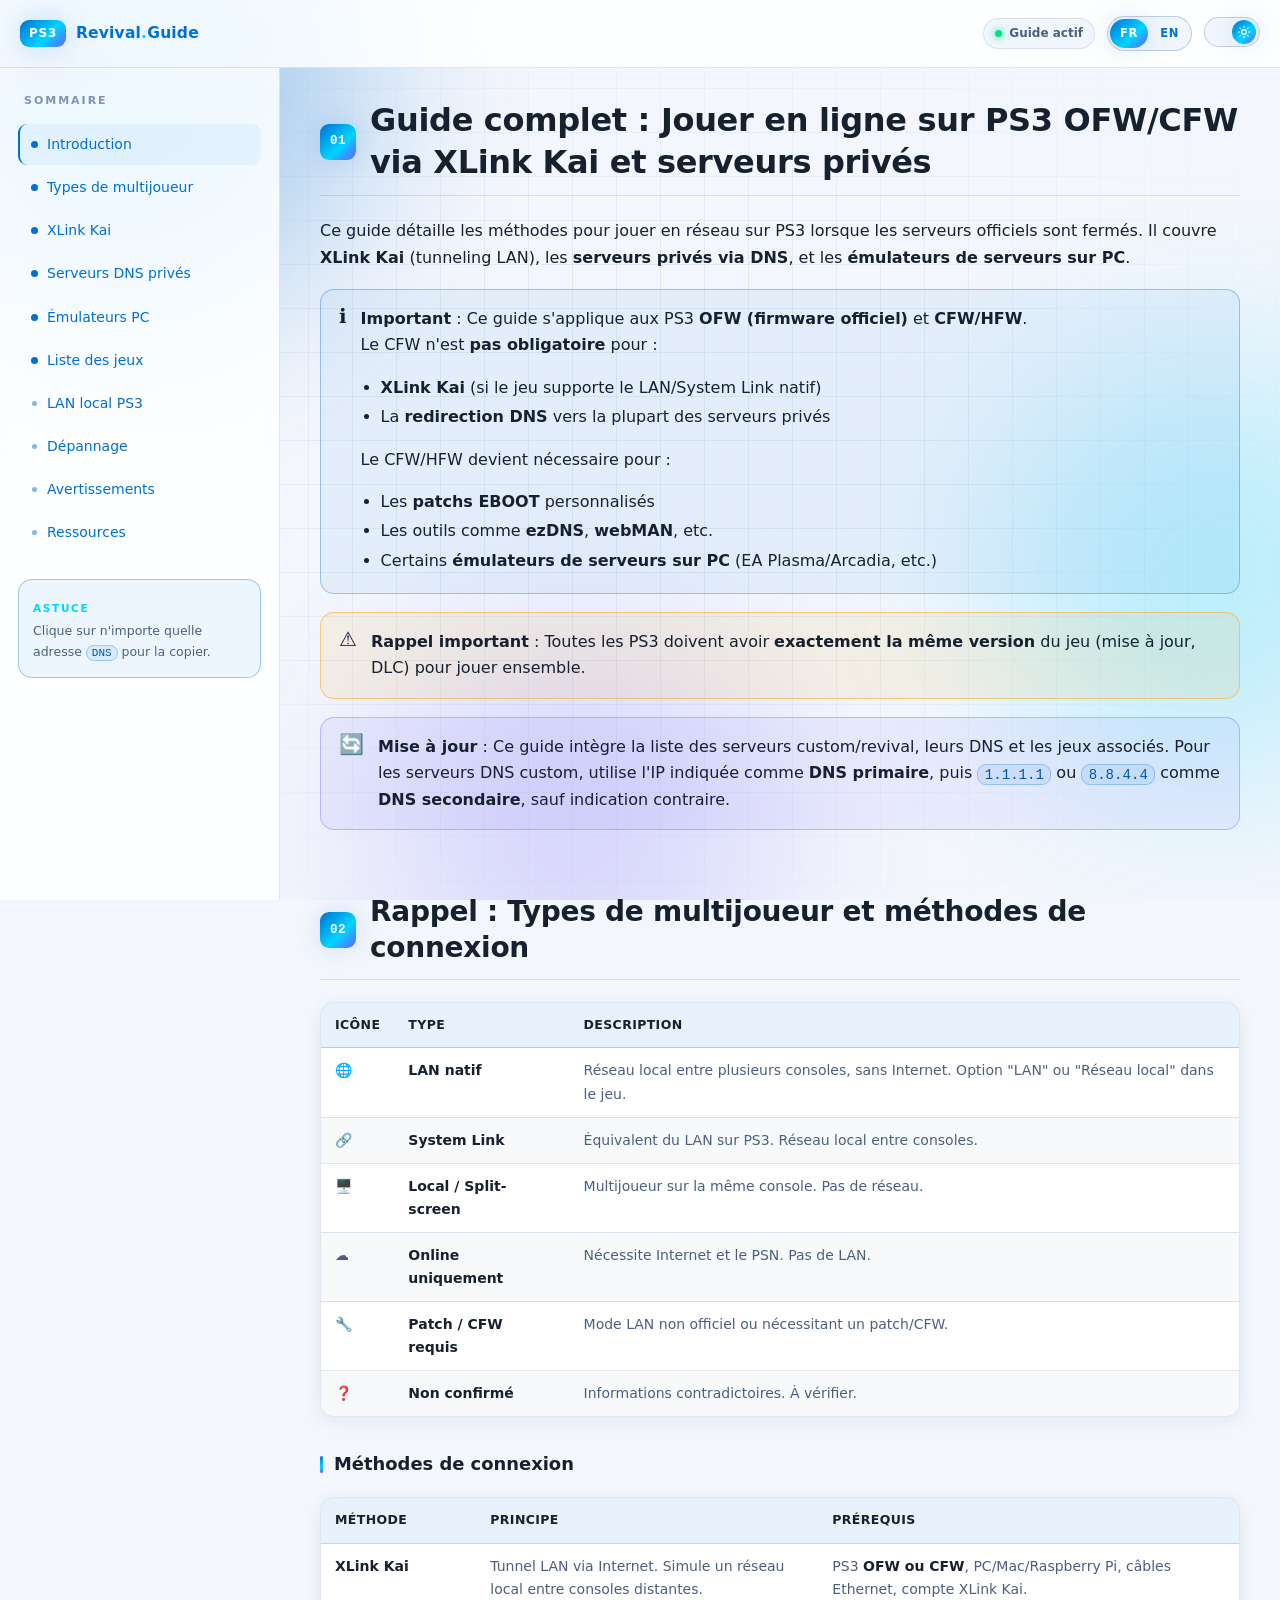
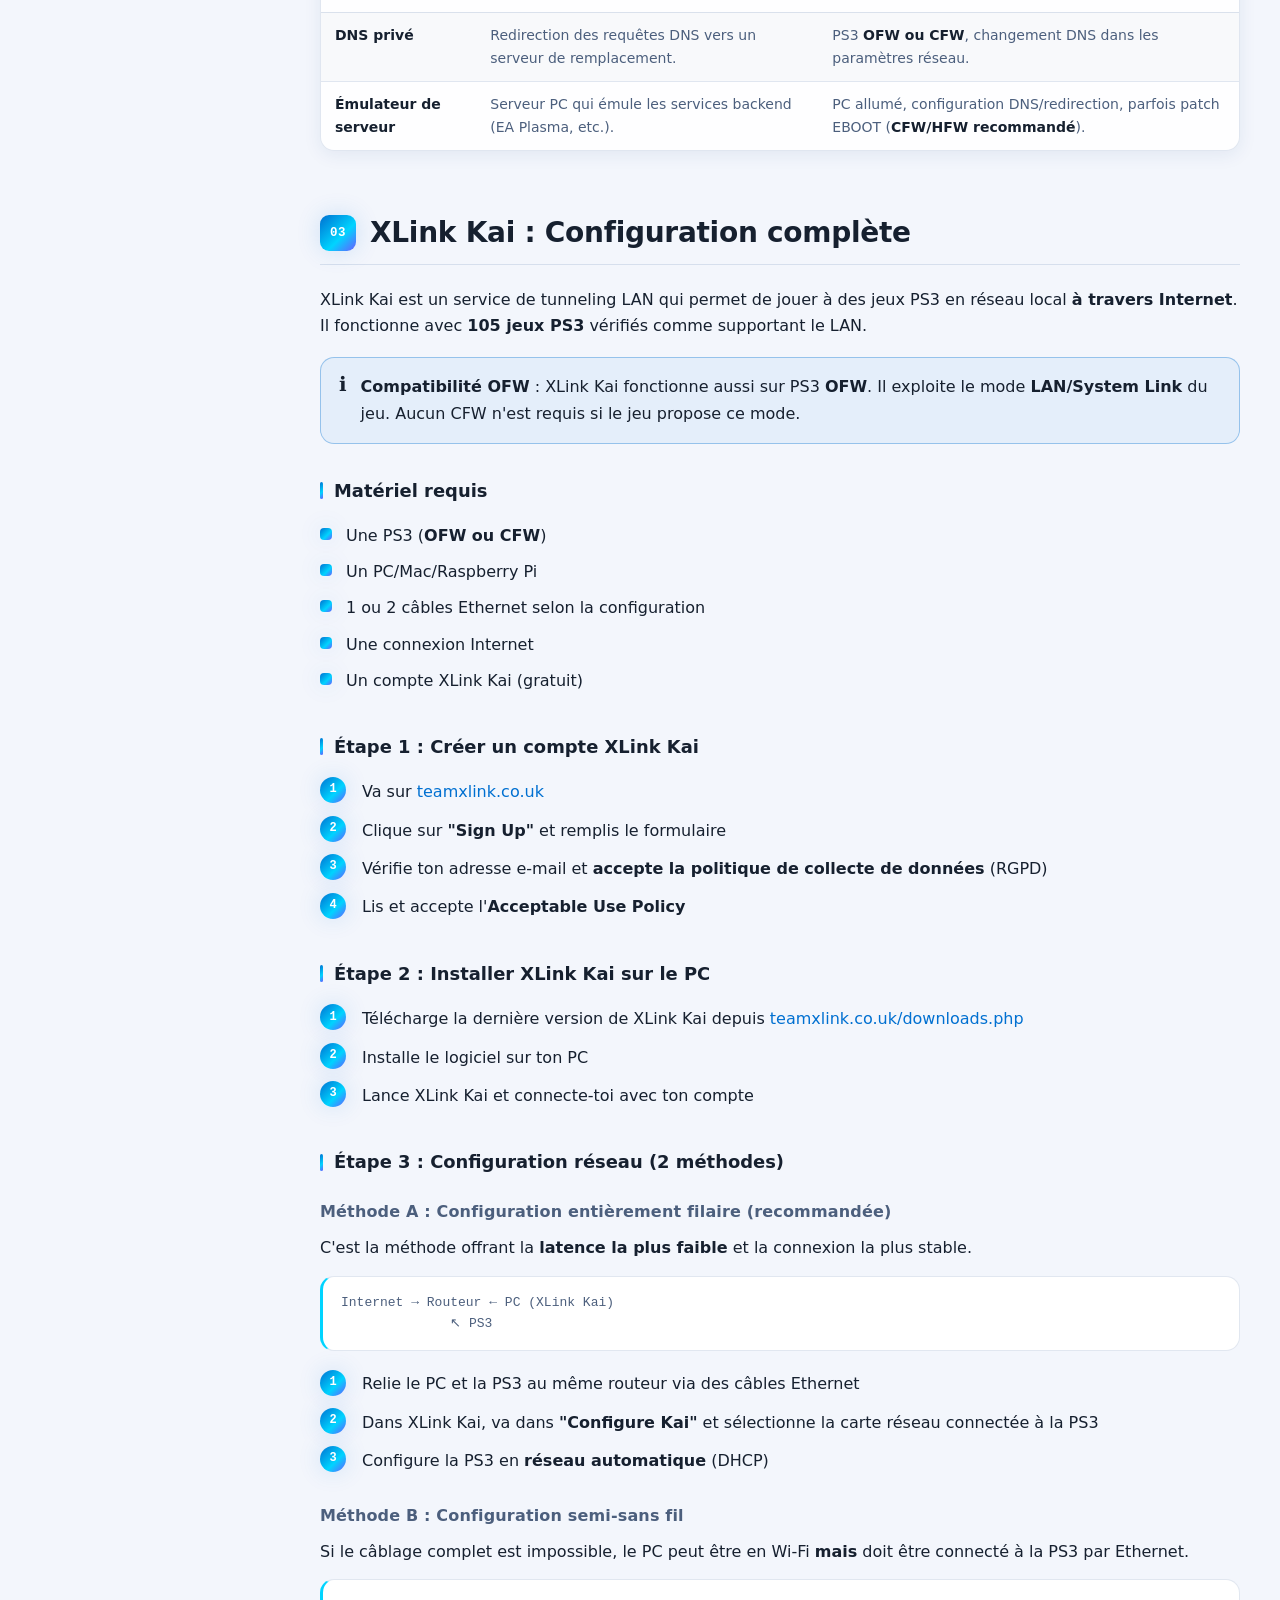
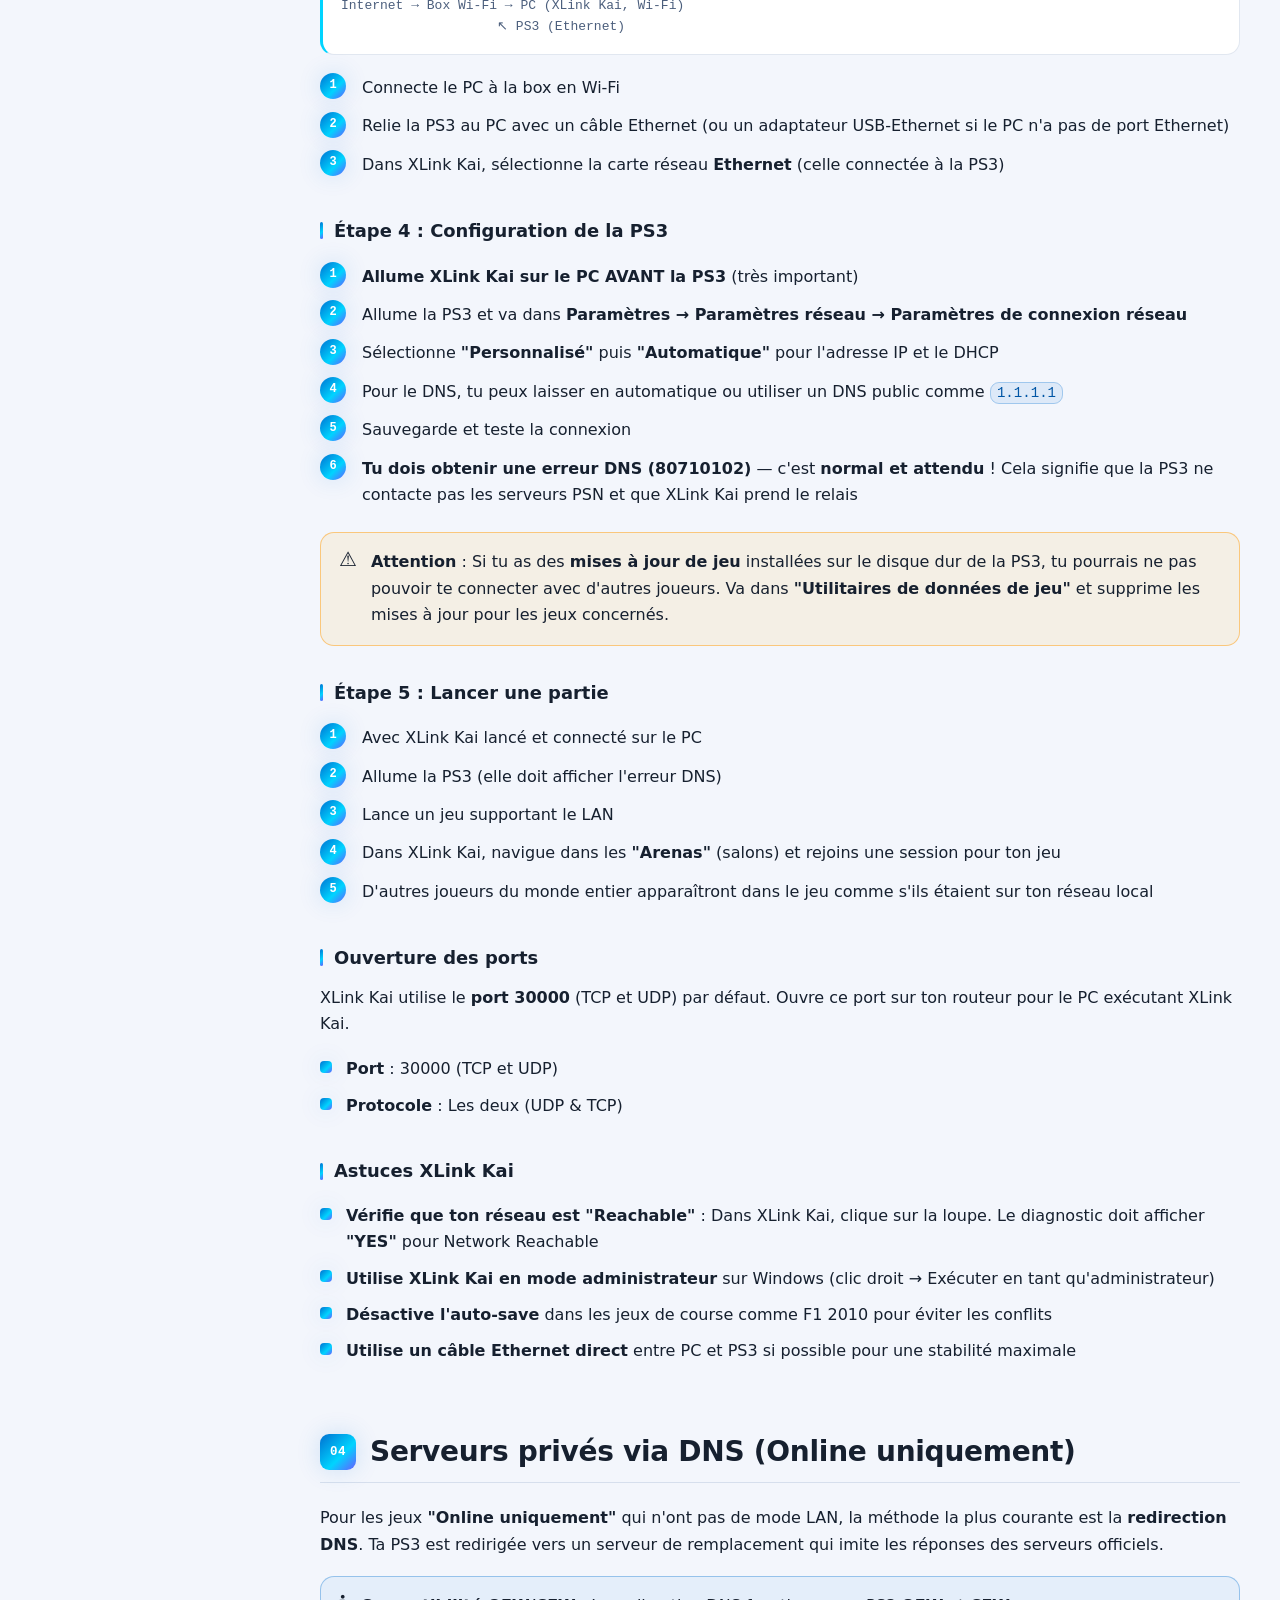
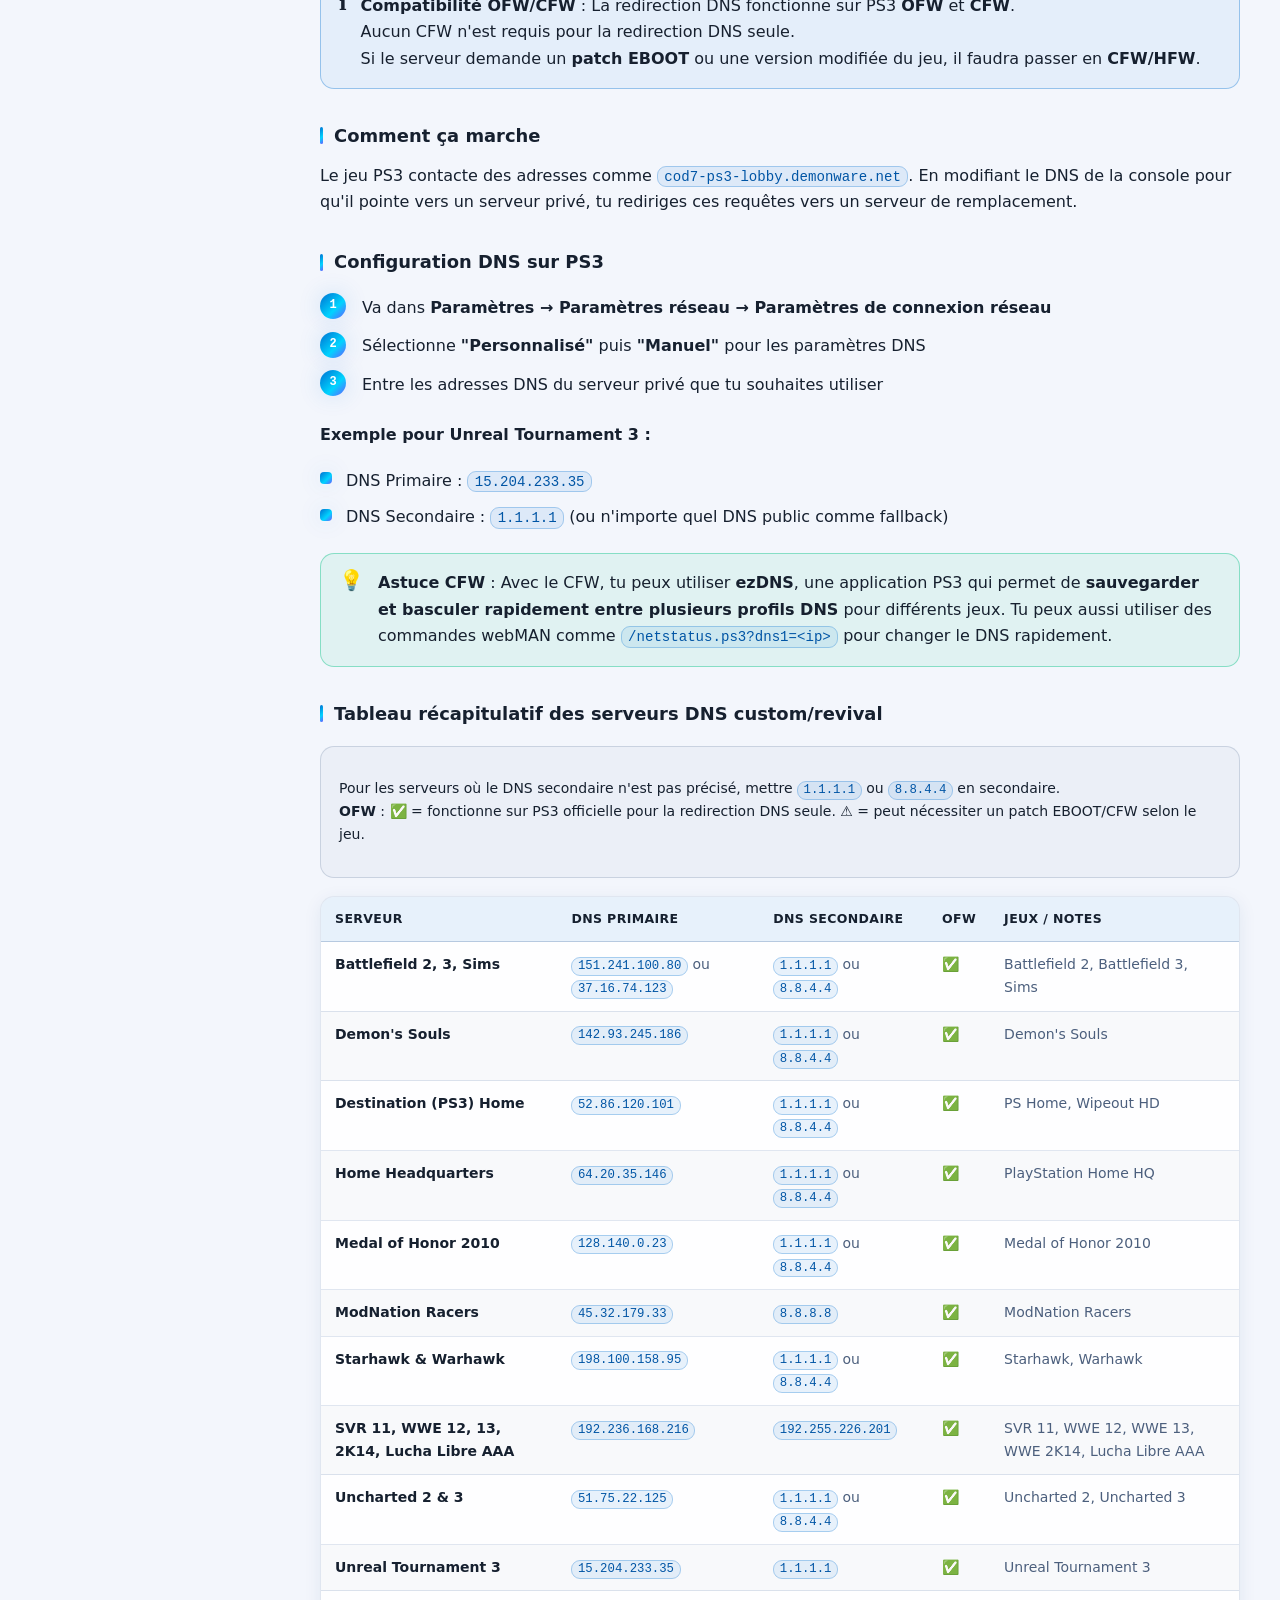
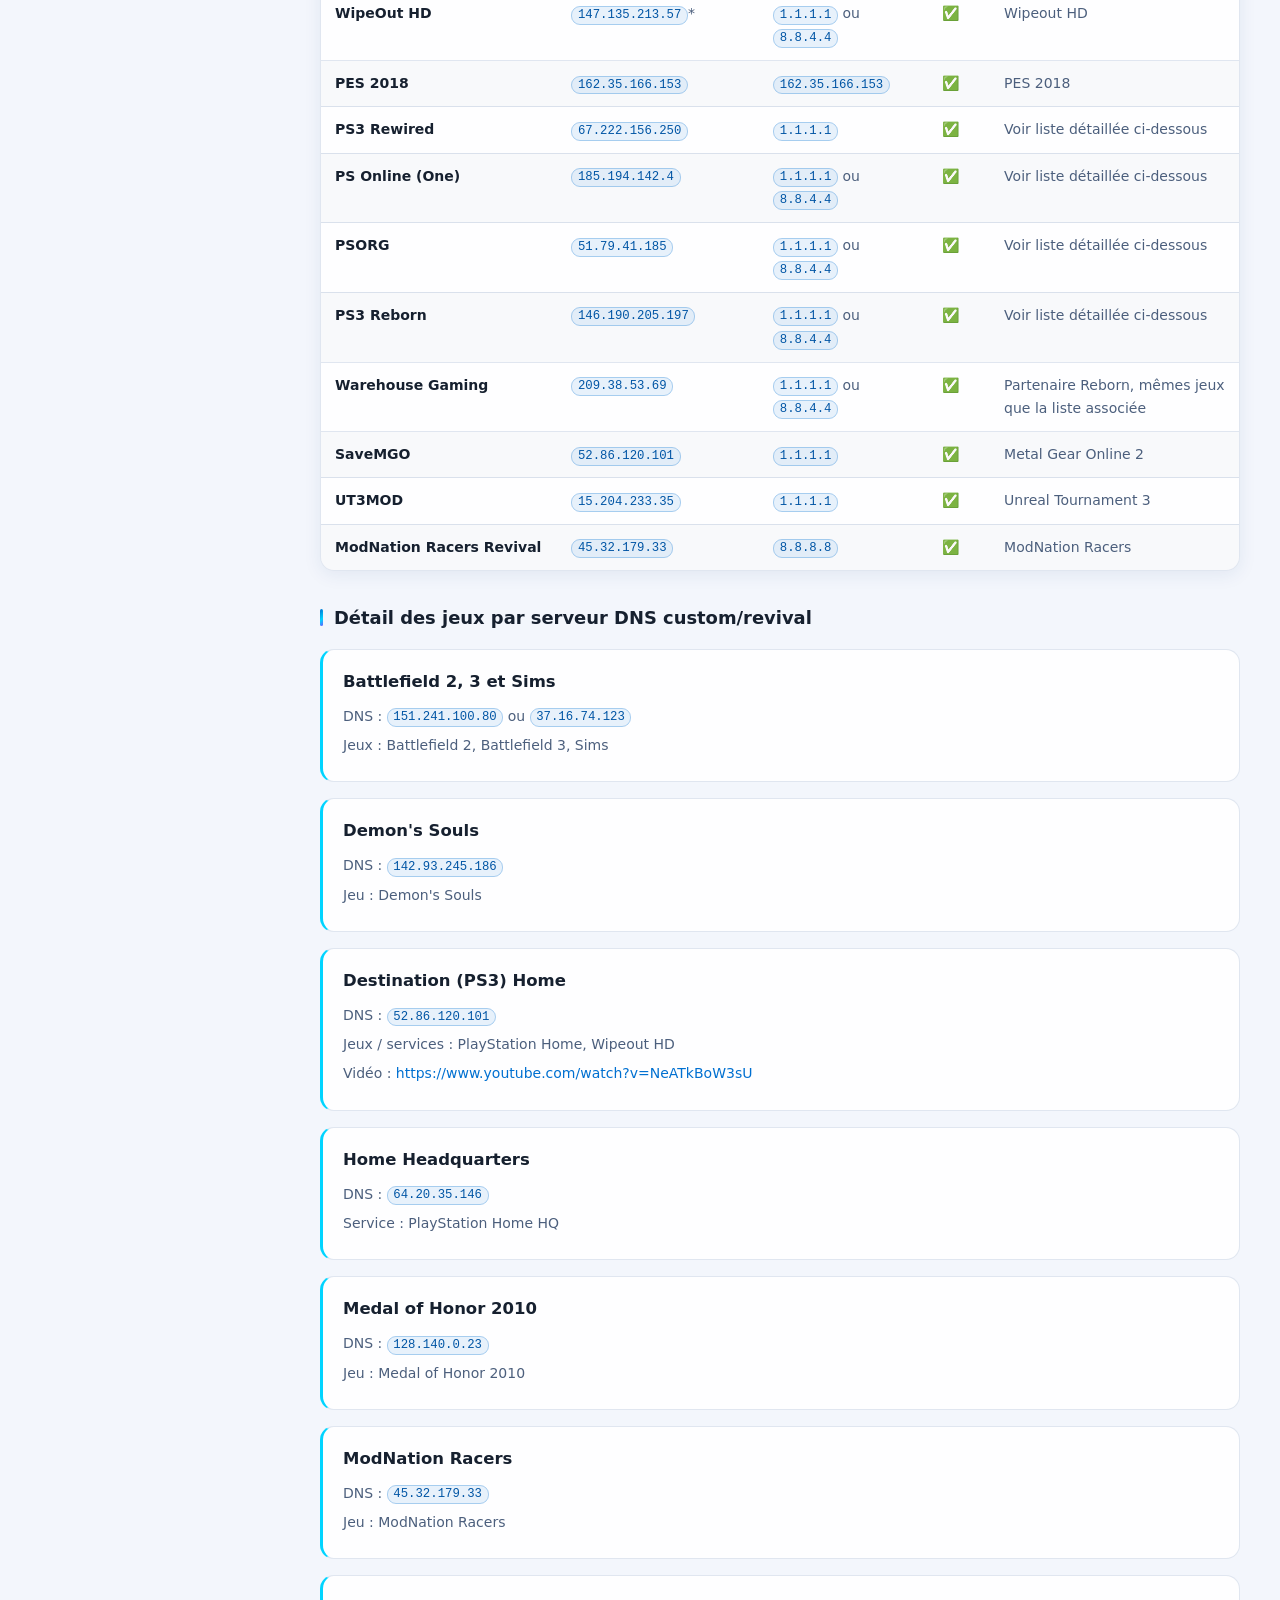
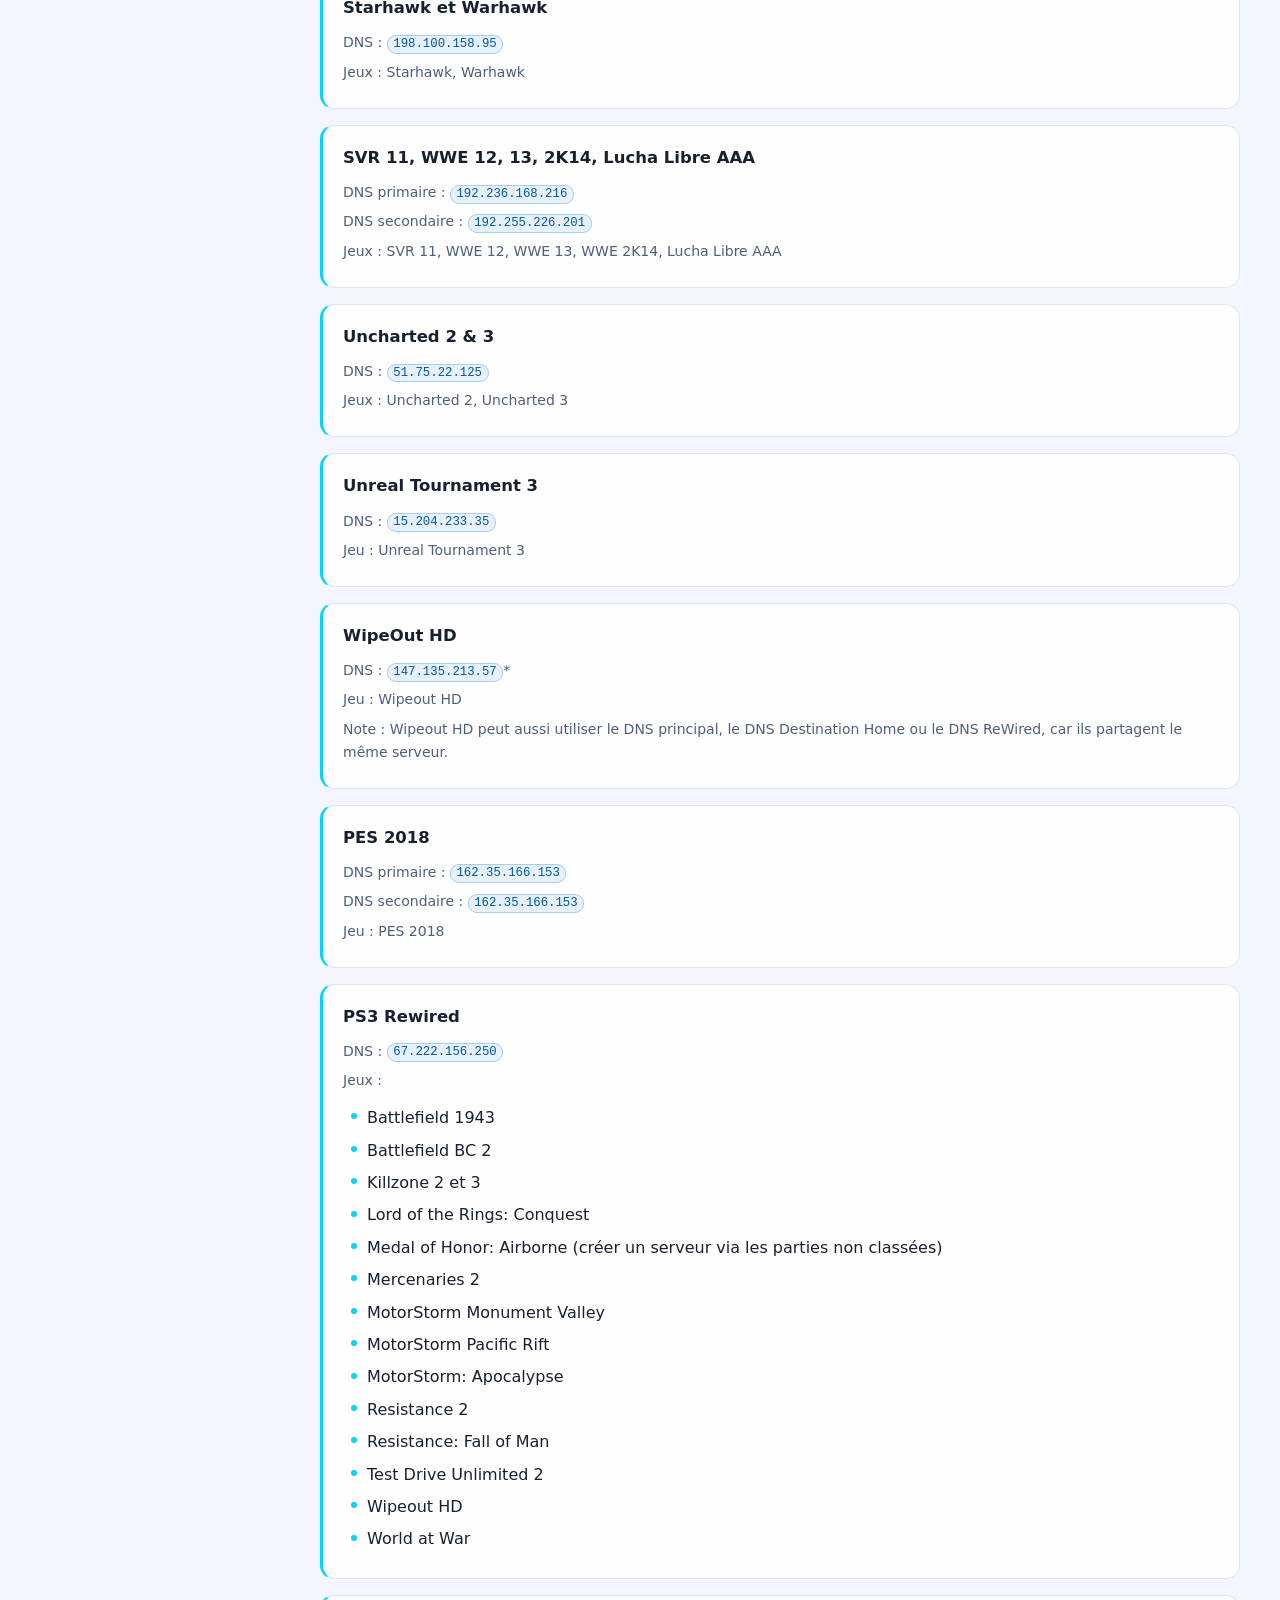
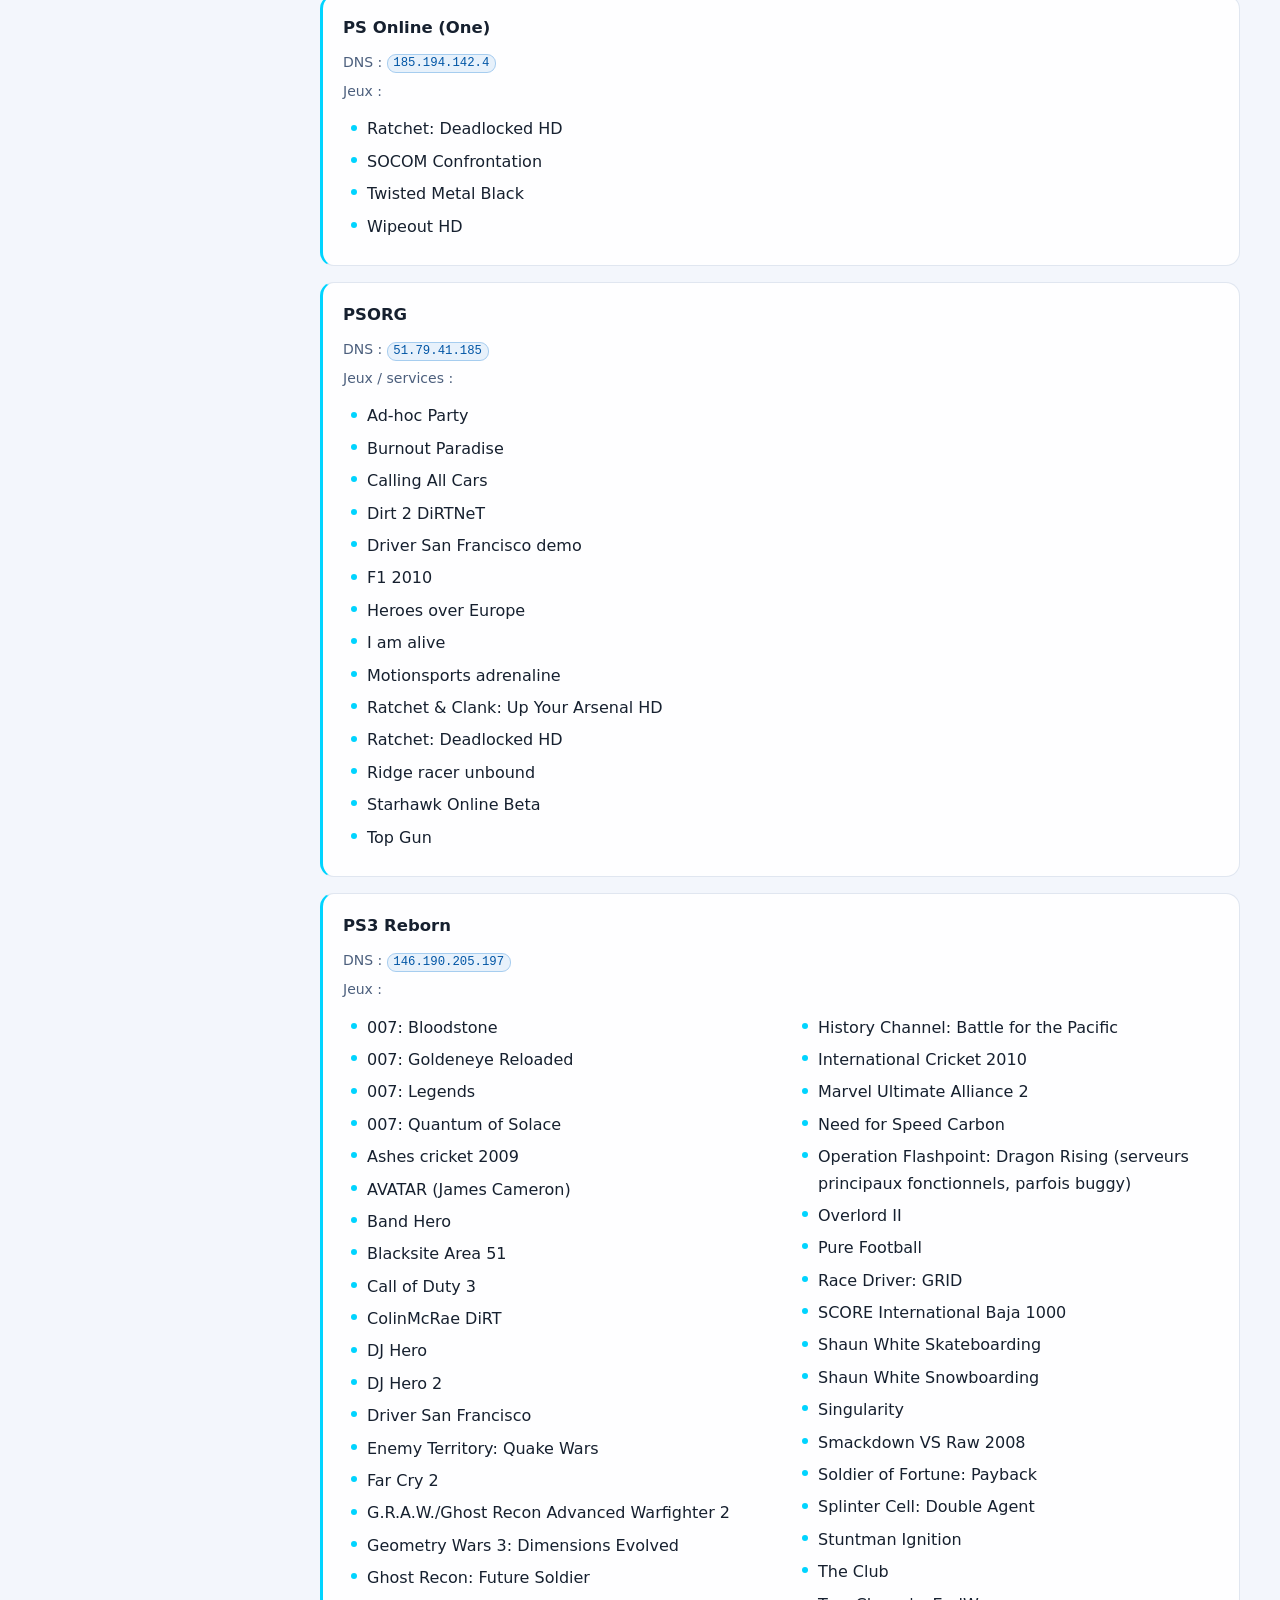
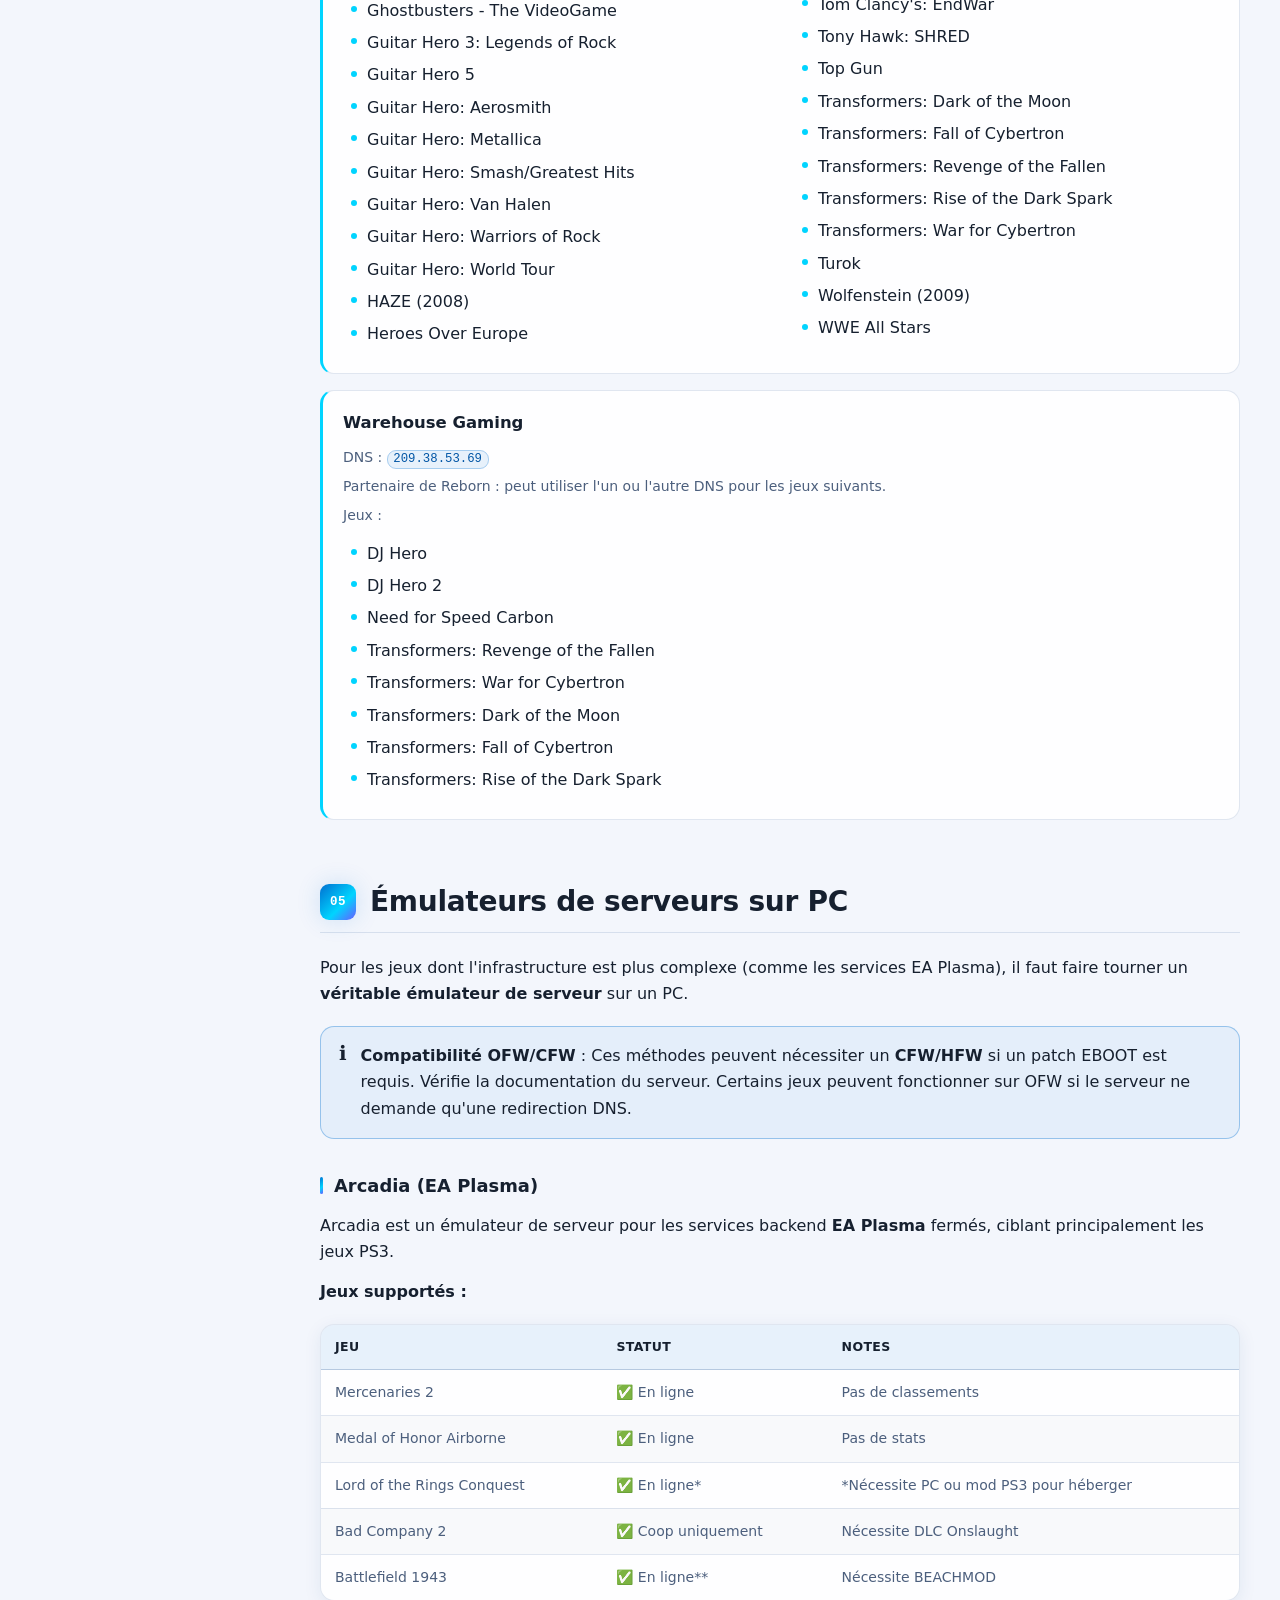
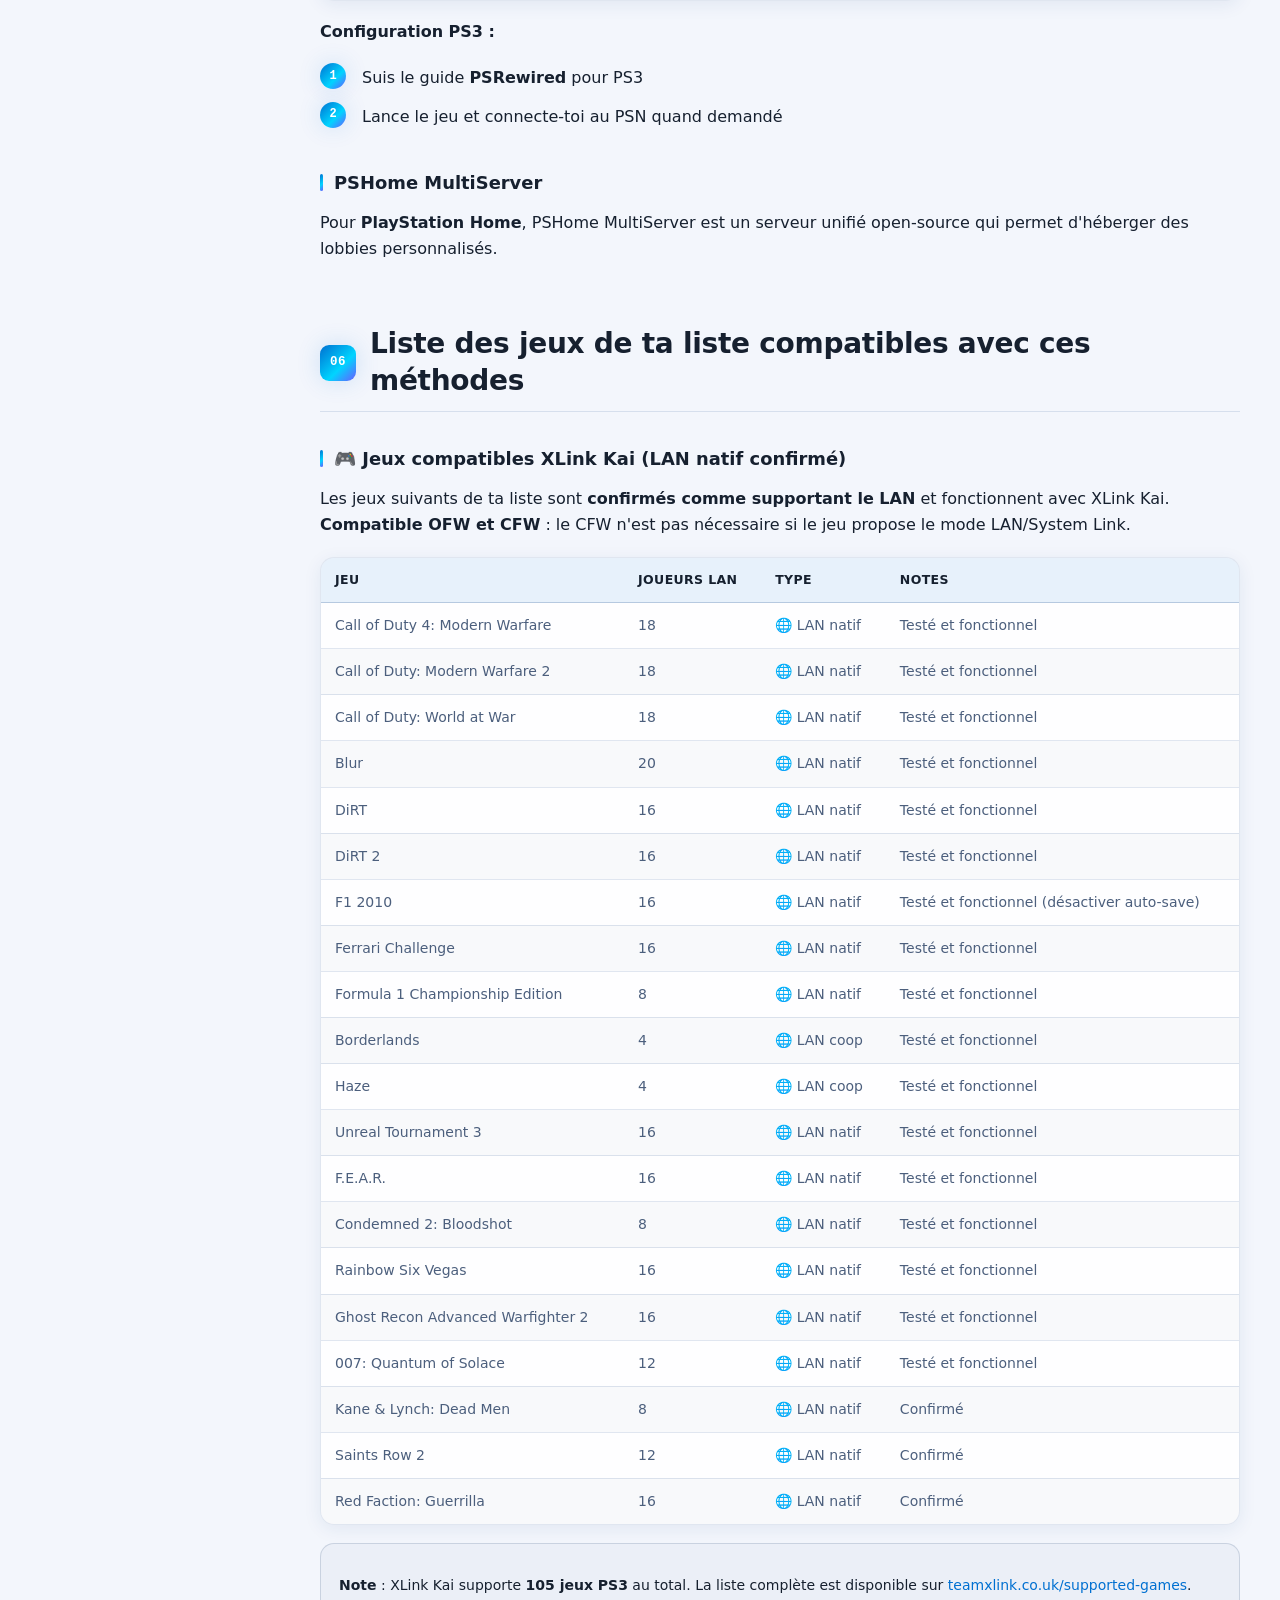
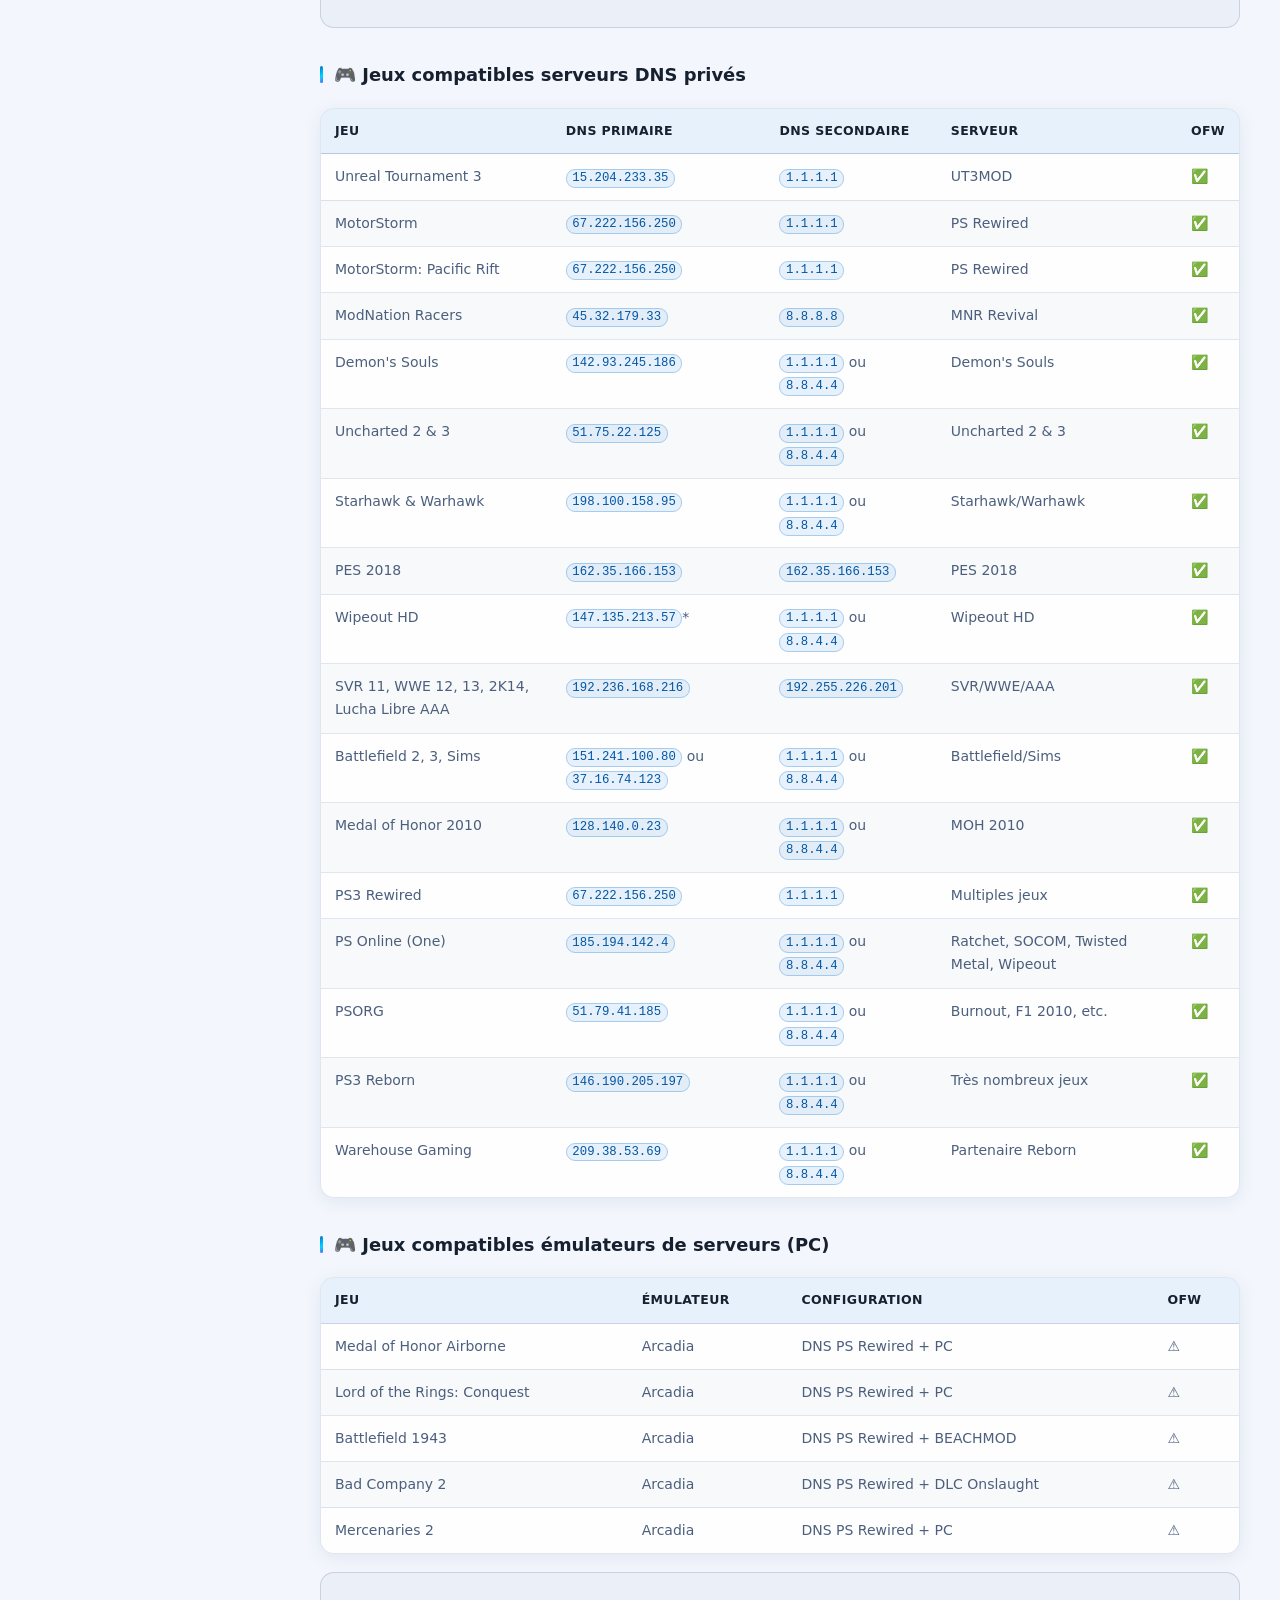
==== index.html @ c2f8ab01 "PS3 Server config START" ====
<!DOCTYPE html>
<html lang="fr" data-theme="dark">
<head>
  <meta charset="UTF-8">
  <meta name="viewport" content="width=device-width, initial-scale=1.0, viewport-fit=cover">
  <meta name="theme-color" content="#0a0e1a">
  <title>Guide PS3 — Serveurs Privés &amp; XLink Kai</title>
  <meta name="description" content="Guide complet OFW/CFW : XLink Kai, serveurs privés DNS, émulateurs PC, dépannage et liste des jeux PS3 revival.">
  <meta name="author" content="Communauté PS3 Revival">

  <!-- PWA -->
  <link rel="manifest" href="site.manifest">
  <meta name="mobile-web-app-capable" content="yes">
  <meta name="apple-mobile-web-app-capable" content="yes">
  <meta name="apple-mobile-web-app-status-bar-style" content="black-translucent">
  <meta name="apple-mobile-web-app-title" content="Guide PS3">

  <!-- Open Graph -->
  <meta property="og:type" content="website">
  <meta property="og:title" content="Guide PS3 — Serveurs Privés &amp; XLink Kai">
  <meta property="og:description" content="Guide complet OFW/CFW pour rejouer en ligne sur PS3.">
  <meta property="og:locale" content="fr_FR">
  <meta property="og:locale:alternate" content="en_US">

  <!-- Hreflang (bonus SEO) -->
  <link rel="alternate" hreflang="fr" href="./">
  <link rel="alternate" hreflang="en" href="assets/html/en.html">

  <!-- Favicons -->
  <link rel="icon" type="image/x-icon" href="assets/icon/favicon.ico">
  <link rel="icon" type="image/png" sizes="16x16" href="assets/icon/favicon-16x16.png">
  <link rel="icon" type="image/png" sizes="32x32" href="assets/icon/favicon-32x32.png">
  <link rel="apple-touch-icon" sizes="180x180" href="assets/icon/apple-touch-icon.png">
  <link rel="icon" type="image/png" sizes="192x192" href="assets/icon/android-chrome-192x192.png">
  <link rel="icon" type="image/png" sizes="512x512" href="assets/icon/android-chrome-512x512.png">

  <link rel="stylesheet" href="assets/style/style.css">
</head>
<body id="top">

  <!-- 🎾 Image rebondissante décorative -->
  <img
    src="assets/image/border-pattern.png"
    alt=""
    aria-hidden="true"
    id="bouncingImage"
    class="bouncing-image"
  >

  <!-- Décor de fond -->
  <div class="bg-layer" aria-hidden="true">
    <div class="bg-grid"></div>
    <div class="bg-orb bg-orb--1"></div>
    <div class="bg-orb bg-orb--2"></div>
    <div class="bg-orb bg-orb--3"></div>
  </div>

  <!-- Barre de progression -->
  <div class="scroll-progress" aria-hidden="true"><span id="scrollProgressBar"></span></div>

  <!-- Header -->
  <header class="site-header" id="siteHeader">
    <div class="header-inner">
      <button class="menu-toggle" id="menuToggle" aria-label="Ouvrir le menu" aria-expanded="false">
        <span></span><span></span><span></span>
      </button>

      <a href="#top" class="brand" aria-label="Retour en haut">
        <span class="brand-badge">PS3</span>
        <span class="brand-text">Revival<span class="brand-dot">.</span>Guide</span>
      </a>

      <div class="header-actions">
        <span class="status-pill" title="Statut indicatif">
          <span class="status-dot"></span> Guide actif
        </span>

        <!-- Sélecteur de langue (liens) -->
        <div class="lang-switch" role="group" aria-label="Langue / Language">
          <span class="lang-btn is-active" aria-current="page" aria-label="Français">FR</span>
          <a href="assets/html/en.html" class="lang-btn" aria-label="English" hreflang="en">EN</a>
        </div>

        <button class="theme-toggle" id="themeToggle" aria-label="Changer de thème" aria-pressed="false">
          <span class="theme-toggle__track">
            <span class="theme-toggle__thumb">
              <svg class="ico-sun" viewBox="0 0 24 24" aria-hidden="true"><circle cx="12" cy="12" r="4"/><path d="M12 2v2M12 20v2M4.93 4.93l1.41 1.41M17.66 17.66l1.41 1.41M2 12h2M20 12h2M4.93 19.07l1.41-1.41M17.66 6.34l1.41-1.41"/></svg>
              <svg class="ico-moon" viewBox="0 0 24 24" aria-hidden="true"><path d="M21 12.8A9 9 0 1 1 11.2 3a7 7 0 0 0 9.8 9.8z"/></svg>
            </span>
          </span>
        </button>
      </div>
    </div>
  </header>

  <!-- Sidebar -->
  <aside class="sidebar" id="sidebar" aria-label="Navigation principale">
    <nav class="sidebar-inner">
      <p class="sidebar-label">Sommaire</p>
      <ul class="nav-list">
        <li><a href="#intro" class="nav-link"><span class="nav-bullet"></span>Introduction</a></li>
        <li><a href="#types" class="nav-link"><span class="nav-bullet"></span>Types de multijoueur</a></li>
        <li><a href="#xlink-kai" class="nav-link"><span class="nav-bullet"></span>XLink Kai</a></li>
        <li><a href="#dns-prives" class="nav-link"><span class="nav-bullet"></span>Serveurs DNS privés</a></li>
        <li><a href="#emulateurs" class="nav-link"><span class="nav-bullet"></span>Émulateurs PC</a></li>
        <li><a href="#liste-jeux" class="nav-link"><span class="nav-bullet"></span>Liste des jeux</a></li>
        <li><a href="#lan-local" class="nav-link"><span class="nav-bullet"></span>LAN local PS3</a></li>
        <li><a href="#depannage" class="nav-link"><span class="nav-bullet"></span>Dépannage</a></li>
        <li><a href="#avertissements" class="nav-link"><span class="nav-bullet"></span>Avertissements</a></li>
        <li><a href="#ressources" class="nav-link"><span class="nav-bullet"></span>Ressources</a></li>
      </ul>
      <div class="sidebar-foot">
        <span class="sidebar-foot__label">Astuce</span>
        <p>Clique sur n'importe quelle adresse <code>DNS</code> pour la copier.</p>
      </div>
    </nav>
  </aside>
  <div class="sidebar-backdrop" id="sidebarBackdrop" hidden></div>

  <!-- Contenu -->
  <main class="content" id="content">

    <!-- INTRO -->
    <section id="intro" class="section">
      <header class="section-head">
        <span class="section-tag">01</span>
        <h1 class="section-title">Guide complet : Jouer en ligne sur PS3 OFW/CFW via XLink Kai et serveurs privés</h1>
      </header>
      <div class="section-body">
        <p>Ce guide détaille les méthodes pour jouer en réseau sur PS3 lorsque les serveurs officiels sont fermés. Il couvre <strong>XLink Kai</strong> (tunneling LAN), les <strong>serveurs privés via DNS</strong>, et les <strong>émulateurs de serveurs sur PC</strong>.</p>

        <div class="callout callout--info">
          <div class="callout__icon">ℹ️</div>
          <div class="callout__content">
            <p><strong>Important</strong> : Ce guide s'applique aux PS3 <strong>OFW (firmware officiel)</strong> et <strong>CFW/HFW</strong>.<br>
            Le CFW n'est <strong>pas obligatoire</strong> pour :</p>
            <ul>
              <li><strong>XLink Kai</strong> (si le jeu supporte le LAN/System Link natif)</li>
              <li>La <strong>redirection DNS</strong> vers la plupart des serveurs privés</li>
            </ul>
            <p>Le CFW/HFW devient nécessaire pour :</p>
            <ul>
              <li>Les <strong>patchs EBOOT</strong> personnalisés</li>
              <li>Les outils comme <strong>ezDNS</strong>, <strong>webMAN</strong>, etc.</li>
              <li>Certains <strong>émulateurs de serveurs sur PC</strong> (EA Plasma/Arcadia, etc.)</li>
            </ul>
          </div>
        </div>

        <div class="callout callout--warn">
          <div class="callout__icon">⚠️</div>
          <div class="callout__content">
            <p><strong>Rappel important</strong> : Toutes les PS3 doivent avoir <strong>exactement la même version</strong> du jeu (mise à jour, DLC) pour jouer ensemble.</p>
          </div>
        </div>

        <div class="callout callout--accent">
          <div class="callout__icon">🔄</div>
          <div class="callout__content">
            <p><strong>Mise à jour</strong> : Ce guide intègre la liste des serveurs custom/revival, leurs DNS et les jeux associés. Pour les serveurs DNS custom, utilise l'IP indiquée comme <strong>DNS primaire</strong>, puis <code>1.1.1.1</code> ou <code>8.8.4.4</code> comme <strong>DNS secondaire</strong>, sauf indication contraire.</p>
          </div>
        </div>
      </div>
    </section>

    <!-- TYPES -->
    <section id="types" class="section">
      <header class="section-head">
        <span class="section-tag">02</span>
        <h2 class="section-title">Rappel : Types de multijoueur et méthodes de connexion</h2>
      </header>
      <div class="section-body">
        <div class="table-wrap">
          <table>
            <thead><tr><th>Icône</th><th>Type</th><th>Description</th></tr></thead>
            <tbody>
              <tr><td>🌐</td><td><strong>LAN natif</strong></td><td>Réseau local entre plusieurs consoles, sans Internet. Option "LAN" ou "Réseau local" dans le jeu.</td></tr>
              <tr><td>🔗</td><td><strong>System Link</strong></td><td>Équivalent du LAN sur PS3. Réseau local entre consoles.</td></tr>
              <tr><td>🖥️</td><td><strong>Local / Split-screen</strong></td><td>Multijoueur sur la même console. Pas de réseau.</td></tr>
              <tr><td>☁️</td><td><strong>Online uniquement</strong></td><td>Nécessite Internet et le PSN. Pas de LAN.</td></tr>
              <tr><td>🔧</td><td><strong>Patch / CFW requis</strong></td><td>Mode LAN non officiel ou nécessitant un patch/CFW.</td></tr>
              <tr><td>❓</td><td><strong>Non confirmé</strong></td><td>Informations contradictoires. À vérifier.</td></tr>
            </tbody>
          </table>
        </div>

        <h3 class="sub-title">Méthodes de connexion</h3>
        <div class="table-wrap">
          <table>
            <thead><tr><th>Méthode</th><th>Principe</th><th>Prérequis</th></tr></thead>
            <tbody>
              <tr><td><strong>XLink Kai</strong></td><td>Tunnel LAN via Internet. Simule un réseau local entre consoles distantes.</td><td>PS3 <strong>OFW ou CFW</strong>, PC/Mac/Raspberry Pi, câbles Ethernet, compte XLink Kai.</td></tr>
              <tr><td><strong>DNS privé</strong></td><td>Redirection des requêtes DNS vers un serveur de remplacement.</td><td>PS3 <strong>OFW ou CFW</strong>, changement DNS dans les paramètres réseau.</td></tr>
              <tr><td><strong>Émulateur de serveur</strong></td><td>Serveur PC qui émule les services backend (EA Plasma, etc.).</td><td>PC allumé, configuration DNS/redirection, parfois patch EBOOT (<strong>CFW/HFW recommandé</strong>).</td></tr>
            </tbody>
          </table>
        </div>
      </div>
    </section>

    <!-- XLINK KAI -->
    <section id="xlink-kai" class="section">
      <header class="section-head">
        <span class="section-tag">03</span>
        <h2 class="section-title">XLink Kai : Configuration complète</h2>
      </header>
      <div class="section-body">
        <p>XLink Kai est un service de tunneling LAN qui permet de jouer à des jeux PS3 en réseau local <strong>à travers Internet</strong>. Il fonctionne avec <strong>105 jeux PS3</strong> vérifiés comme supportant le LAN.</p>

        <div class="callout callout--info">
          <div class="callout__icon">ℹ️</div>
          <div class="callout__content">
            <p><strong>Compatibilité OFW</strong> : XLink Kai fonctionne aussi sur PS3 <strong>OFW</strong>. Il exploite le mode <strong>LAN/System Link</strong> du jeu. Aucun CFW n'est requis si le jeu propose ce mode.</p>
          </div>
        </div>

        <h3 class="sub-title">Matériel requis</h3>
        <ul class="checklist">
          <li>Une PS3 (<strong>OFW ou CFW</strong>)</li>
          <li>Un PC/Mac/Raspberry Pi</li>
          <li>1 ou 2 câbles Ethernet selon la configuration</li>
          <li>Une connexion Internet</li>
          <li>Un compte XLink Kai (gratuit)</li>
        </ul>

        <h3 class="sub-title">Étape 1 : Créer un compte XLink Kai</h3>
        <ol class="steps">
          <li>Va sur <a href="https://teamxlink.co.uk" target="_blank" rel="noopener">teamxlink.co.uk</a></li>
          <li>Clique sur <strong>"Sign Up"</strong> et remplis le formulaire</li>
          <li>Vérifie ton adresse e-mail et <strong>accepte la politique de collecte de données</strong> (RGPD)</li>
          <li>Lis et accepte l'<strong>Acceptable Use Policy</strong></li>
        </ol>

        <h3 class="sub-title">Étape 2 : Installer XLink Kai sur le PC</h3>
        <ol class="steps">
          <li>Télécharge la dernière version de XLink Kai depuis <a href="https://teamxlink.co.uk/downloads.php" target="_blank" rel="noopener">teamxlink.co.uk/downloads.php</a></li>
          <li>Installe le logiciel sur ton PC</li>
          <li>Lance XLink Kai et connecte-toi avec ton compte</li>
        </ol>

        <h3 class="sub-title">Étape 3 : Configuration réseau (2 méthodes)</h3>

        <h4 class="sub-sub-title">Méthode A : Configuration entièrement filaire (recommandée)</h4>
        <p>C'est la méthode offrant la <strong>latence la plus faible</strong> et la connexion la plus stable.</p>
        <pre class="diagram">Internet → Routeur ← PC (XLink Kai)
              ↖ PS3</pre>
        <ol class="steps">
          <li>Relie le PC et la PS3 au même routeur via des câbles Ethernet</li>
          <li>Dans XLink Kai, va dans <strong>"Configure Kai"</strong> et sélectionne la carte réseau connectée à la PS3</li>
          <li>Configure la PS3 en <strong>réseau automatique</strong> (DHCP)</li>
        </ol>

        <h4 class="sub-sub-title">Méthode B : Configuration semi-sans fil</h4>
        <p>Si le câblage complet est impossible, le PC peut être en Wi-Fi <strong>mais</strong> doit être connecté à la PS3 par Ethernet.</p>
        <pre class="diagram">Internet → Box Wi-Fi → PC (XLink Kai, Wi-Fi)
                    ↖ PS3 (Ethernet)</pre>
        <ol class="steps">
          <li>Connecte le PC à la box en Wi-Fi</li>
          <li>Relie la PS3 au PC avec un câble Ethernet (ou un adaptateur USB-Ethernet si le PC n'a pas de port Ethernet)</li>
          <li>Dans XLink Kai, sélectionne la carte réseau <strong>Ethernet</strong> (celle connectée à la PS3)</li>
        </ol>

        <h3 class="sub-title">Étape 4 : Configuration de la PS3</h3>
        <ol class="steps">
          <li><strong>Allume XLink Kai sur le PC AVANT la PS3</strong> (très important)</li>
          <li>Allume la PS3 et va dans <strong>Paramètres → Paramètres réseau → Paramètres de connexion réseau</strong></li>
          <li>Sélectionne <strong>"Personnalisé"</strong> puis <strong>"Automatique"</strong> pour l'adresse IP et le DHCP</li>
          <li>Pour le DNS, tu peux laisser en automatique ou utiliser un DNS public comme <code class="dns">1.1.1.1</code></li>
          <li>Sauvegarde et teste la connexion</li>
          <li><strong>Tu dois obtenir une erreur DNS (80710102)</strong> — c'est <strong>normal et attendu</strong> ! Cela signifie que la PS3 ne contacte pas les serveurs PSN et que XLink Kai prend le relais</li>
        </ol>

        <div class="callout callout--warn">
          <div class="callout__icon">⚠️</div>
          <div class="callout__content">
            <p><strong>Attention</strong> : Si tu as des <strong>mises à jour de jeu</strong> installées sur le disque dur de la PS3, tu pourrais ne pas pouvoir te connecter avec d'autres joueurs. Va dans <strong>"Utilitaires de données de jeu"</strong> et supprime les mises à jour pour les jeux concernés.</p>
          </div>
        </div>

        <h3 class="sub-title">Étape 5 : Lancer une partie</h3>
        <ol class="steps">
          <li>Avec XLink Kai lancé et connecté sur le PC</li>
          <li>Allume la PS3 (elle doit afficher l'erreur DNS)</li>
          <li>Lance un jeu supportant le LAN</li>
          <li>Dans XLink Kai, navigue dans les <strong>"Arenas"</strong> (salons) et rejoins une session pour ton jeu</li>
          <li>D'autres joueurs du monde entier apparaîtront dans le jeu comme s'ils étaient sur ton réseau local</li>
        </ol>

        <h3 class="sub-title">Ouverture des ports</h3>
        <p>XLink Kai utilise le <strong>port 30000</strong> (TCP et UDP) par défaut. Ouvre ce port sur ton routeur pour le PC exécutant XLink Kai.</p>
        <ul class="checklist">
          <li><strong>Port</strong> : 30000 (TCP et UDP)</li>
          <li><strong>Protocole</strong> : Les deux (UDP &amp; TCP)</li>
        </ul>

        <h3 class="sub-title">Astuces XLink Kai</h3>
        <ul class="checklist">
          <li><strong>Vérifie que ton réseau est "Reachable"</strong> : Dans XLink Kai, clique sur la loupe. Le diagnostic doit afficher <strong>"YES"</strong> pour Network Reachable</li>
          <li><strong>Utilise XLink Kai en mode administrateur</strong> sur Windows (clic droit → Exécuter en tant qu'administrateur)</li>
          <li><strong>Désactive l'auto-save</strong> dans les jeux de course comme F1 2010 pour éviter les conflits</li>
          <li><strong>Utilise un câble Ethernet direct</strong> entre PC et PS3 si possible pour une stabilité maximale</li>
        </ul>
      </div>
    </section>

    <!-- DNS PRIVES -->
    <section id="dns-prives" class="section">
      <header class="section-head">
        <span class="section-tag">04</span>
        <h2 class="section-title">Serveurs privés via DNS (Online uniquement)</h2>
      </header>
      <div class="section-body">
        <p>Pour les jeux <strong>"Online uniquement"</strong> qui n'ont pas de mode LAN, la méthode la plus courante est la <strong>redirection DNS</strong>. Ta PS3 est redirigée vers un serveur de remplacement qui imite les réponses des serveurs officiels.</p>

        <div class="callout callout--info">
          <div class="callout__icon">ℹ️</div>
          <div class="callout__content">
            <p><strong>Compatibilité OFW/CFW</strong> : La redirection DNS fonctionne sur PS3 <strong>OFW</strong> et <strong>CFW</strong>.<br>
            Aucun CFW n'est requis pour la redirection DNS seule.<br>
            Si le serveur demande un <strong>patch EBOOT</strong> ou une version modifiée du jeu, il faudra passer en <strong>CFW/HFW</strong>.</p>
          </div>
        </div>

        <h3 class="sub-title">Comment ça marche</h3>
        <p>Le jeu PS3 contacte des adresses comme <code>cod7-ps3-lobby.demonware.net</code>. En modifiant le DNS de la console pour qu'il pointe vers un serveur privé, tu rediriges ces requêtes vers un serveur de remplacement.</p>

        <h3 class="sub-title">Configuration DNS sur PS3</h3>
        <ol class="steps">
          <li>Va dans <strong>Paramètres → Paramètres réseau → Paramètres de connexion réseau</strong></li>
          <li>Sélectionne <strong>"Personnalisé"</strong> puis <strong>"Manuel"</strong> pour les paramètres DNS</li>
          <li>Entre les adresses DNS du serveur privé que tu souhaites utiliser</li>
        </ol>

        <p><strong>Exemple pour Unreal Tournament 3 :</strong></p>
        <ul class="checklist">
          <li>DNS Primaire : <code class="dns">15.204.233.35</code></li>
          <li>DNS Secondaire : <code class="dns">1.1.1.1</code> (ou n'importe quel DNS public comme fallback)</li>
        </ul>

        <div class="callout callout--tip">
          <div class="callout__icon">💡</div>
          <div class="callout__content">
            <p><strong>Astuce CFW</strong> : Avec le CFW, tu peux utiliser <strong>ezDNS</strong>, une application PS3 qui permet de <strong>sauvegarder et basculer rapidement entre plusieurs profils DNS</strong> pour différents jeux. Tu peux aussi utiliser des commandes webMAN comme <code>/netstatus.ps3?dns1=&lt;ip&gt;</code> pour changer le DNS rapidement.</p>
          </div>
        </div>

        <h3 class="sub-title">Tableau récapitulatif des serveurs DNS custom/revival</h3>
        <div class="callout callout--note">
          <p>Pour les serveurs où le DNS secondaire n'est pas précisé, mettre <code>1.1.1.1</code> ou <code>8.8.4.4</code> en secondaire.<br>
          <strong>OFW</strong> : ✅ = fonctionne sur PS3 officielle pour la redirection DNS seule. ⚠️ = peut nécessiter un patch EBOOT/CFW selon le jeu.</p>
        </div>

        <div class="table-wrap">
          <table>
            <thead>
              <tr><th>Serveur</th><th>DNS Primaire</th><th>DNS Secondaire</th><th>OFW</th><th>Jeux / Notes</th></tr>
            </thead>
            <tbody>
              <tr><td><strong>Battlefield 2, 3, Sims</strong></td><td><code class="dns">151.241.100.80</code> ou <code class="dns">37.16.74.123</code></td><td><code class="dns">1.1.1.1</code> ou <code class="dns">8.8.4.4</code></td><td>✅</td><td>Battlefield 2, Battlefield 3, Sims</td></tr>
              <tr><td><strong>Demon's Souls</strong></td><td><code class="dns">142.93.245.186</code></td><td><code class="dns">1.1.1.1</code> ou <code class="dns">8.8.4.4</code></td><td>✅</td><td>Demon's Souls</td></tr>
              <tr><td><strong>Destination (PS3) Home</strong></td><td><code class="dns">52.86.120.101</code></td><td><code class="dns">1.1.1.1</code> ou <code class="dns">8.8.4.4</code></td><td>✅</td><td>PS Home, Wipeout HD</td></tr>
              <tr><td><strong>Home Headquarters</strong></td><td><code class="dns">64.20.35.146</code></td><td><code class="dns">1.1.1.1</code> ou <code class="dns">8.8.4.4</code></td><td>✅</td><td>PlayStation Home HQ</td></tr>
              <tr><td><strong>Medal of Honor 2010</strong></td><td><code class="dns">128.140.0.23</code></td><td><code class="dns">1.1.1.1</code> ou <code class="dns">8.8.4.4</code></td><td>✅</td><td>Medal of Honor 2010</td></tr>
              <tr><td><strong>ModNation Racers</strong></td><td><code class="dns">45.32.179.33</code></td><td><code class="dns">8.8.8.8</code></td><td>✅</td><td>ModNation Racers</td></tr>
              <tr><td><strong>Starhawk &amp; Warhawk</strong></td><td><code class="dns">198.100.158.95</code></td><td><code class="dns">1.1.1.1</code> ou <code class="dns">8.8.4.4</code></td><td>✅</td><td>Starhawk, Warhawk</td></tr>
              <tr><td><strong>SVR 11, WWE 12, 13, 2K14, Lucha Libre AAA</strong></td><td><code class="dns">192.236.168.216</code></td><td><code class="dns">192.255.226.201</code></td><td>✅</td><td>SVR 11, WWE 12, WWE 13, WWE 2K14, Lucha Libre AAA</td></tr>
              <tr><td><strong>Uncharted 2 &amp; 3</strong></td><td><code class="dns">51.75.22.125</code></td><td><code class="dns">1.1.1.1</code> ou <code class="dns">8.8.4.4</code></td><td>✅</td><td>Uncharted 2, Uncharted 3</td></tr>
              <tr><td><strong>Unreal Tournament 3</strong></td><td><code class="dns">15.204.233.35</code></td><td><code class="dns">1.1.1.1</code></td><td>✅</td><td>Unreal Tournament 3</td></tr>
              <tr><td><strong>WipeOut HD</strong></td><td><code class="dns">147.135.213.57</code>*</td><td><code class="dns">1.1.1.1</code> ou <code class="dns">8.8.4.4</code></td><td>✅</td><td>Wipeout HD</td></tr>
              <tr><td><strong>PES 2018</strong></td><td><code class="dns">162.35.166.153</code></td><td><code class="dns">162.35.166.153</code></td><td>✅</td><td>PES 2018</td></tr>
              <tr><td><strong>PS3 Rewired</strong></td><td><code class="dns">67.222.156.250</code></td><td><code class="dns">1.1.1.1</code></td><td>✅</td><td>Voir liste détaillée ci-dessous</td></tr>
              <tr><td><strong>PS Online (One)</strong></td><td><code class="dns">185.194.142.4</code></td><td><code class="dns">1.1.1.1</code> ou <code class="dns">8.8.4.4</code></td><td>✅</td><td>Voir liste détaillée ci-dessous</td></tr>
              <tr><td><strong>PSORG</strong></td><td><code class="dns">51.79.41.185</code></td><td><code class="dns">1.1.1.1</code> ou <code class="dns">8.8.4.4</code></td><td>✅</td><td>Voir liste détaillée ci-dessous</td></tr>
              <tr><td><strong>PS3 Reborn</strong></td><td><code class="dns">146.190.205.197</code></td><td><code class="dns">1.1.1.1</code> ou <code class="dns">8.8.4.4</code></td><td>✅</td><td>Voir liste détaillée ci-dessous</td></tr>
              <tr><td><strong>Warehouse Gaming</strong></td><td><code class="dns">209.38.53.69</code></td><td><code class="dns">1.1.1.1</code> ou <code class="dns">8.8.4.4</code></td><td>✅</td><td>Partenaire Reborn, mêmes jeux que la liste associée</td></tr>
              <tr><td><strong>SaveMGO</strong></td><td><code class="dns">52.86.120.101</code></td><td><code class="dns">1.1.1.1</code></td><td>✅</td><td>Metal Gear Online 2</td></tr>
              <tr><td><strong>UT3MOD</strong></td><td><code class="dns">15.204.233.35</code></td><td><code class="dns">1.1.1.1</code></td><td>✅</td><td>Unreal Tournament 3</td></tr>
              <tr><td><strong>ModNation Racers Revival</strong></td><td><code class="dns">45.32.179.33</code></td><td><code class="dns">8.8.8.8</code></td><td>✅</td><td>ModNation Racers</td></tr>
            </tbody>
          </table>
        </div>

        <h3 class="sub-title">Détail des jeux par serveur DNS custom/revival</h3>

        <div class="server-card">
          <h4>Battlefield 2, 3 et Sims</h4>
          <p>DNS : <code class="dns">151.241.100.80</code> ou <code class="dns">37.16.74.123</code></p>
          <p>Jeux : Battlefield 2, Battlefield 3, Sims</p>
        </div>

        <div class="server-card">
          <h4>Demon's Souls</h4>
          <p>DNS : <code class="dns">142.93.245.186</code></p>
          <p>Jeu : Demon's Souls</p>
        </div>

        <div class="server-card">
          <h4>Destination (PS3) Home</h4>
          <p>DNS : <code class="dns">52.86.120.101</code></p>
          <p>Jeux / services : PlayStation Home, Wipeout HD</p>
          <p>Vidéo : <a href="https://www.youtube.com/watch?v=NeATkBoW3sU" target="_blank" rel="noopener">https://www.youtube.com/watch?v=NeATkBoW3sU</a></p>
        </div>

        <div class="server-card">
          <h4>Home Headquarters</h4>
          <p>DNS : <code class="dns">64.20.35.146</code></p>
          <p>Service : PlayStation Home HQ</p>
        </div>

        <div class="server-card">
          <h4>Medal of Honor 2010</h4>
          <p>DNS : <code class="dns">128.140.0.23</code></p>
          <p>Jeu : Medal of Honor 2010</p>
        </div>

        <div class="server-card">
          <h4>ModNation Racers</h4>
          <p>DNS : <code class="dns">45.32.179.33</code></p>
          <p>Jeu : ModNation Racers</p>
        </div>

        <div class="server-card">
          <h4>Starhawk et Warhawk</h4>
          <p>DNS : <code class="dns">198.100.158.95</code></p>
          <p>Jeux : Starhawk, Warhawk</p>
        </div>

        <div class="server-card">
          <h4>SVR 11, WWE 12, 13, 2K14, Lucha Libre AAA</h4>
          <p>DNS primaire : <code class="dns">192.236.168.216</code></p>
          <p>DNS secondaire : <code class="dns">192.255.226.201</code></p>
          <p>Jeux : SVR 11, WWE 12, WWE 13, WWE 2K14, Lucha Libre AAA</p>
        </div>

        <div class="server-card">
          <h4>Uncharted 2 &amp; 3</h4>
          <p>DNS : <code class="dns">51.75.22.125</code></p>
          <p>Jeux : Uncharted 2, Uncharted 3</p>
        </div>

        <div class="server-card">
          <h4>Unreal Tournament 3</h4>
          <p>DNS : <code class="dns">15.204.233.35</code></p>
          <p>Jeu : Unreal Tournament 3</p>
        </div>

        <div class="server-card">
          <h4>WipeOut HD</h4>
          <p>DNS : <code class="dns">147.135.213.57</code>*</p>
          <p>Jeu : Wipeout HD</p>
          <p>Note : Wipeout HD peut aussi utiliser le DNS principal, le DNS Destination Home ou le DNS ReWired, car ils partagent le même serveur.</p>
        </div>

        <div class="server-card">
          <h4>PES 2018</h4>
          <p>DNS primaire : <code class="dns">162.35.166.153</code></p>
          <p>DNS secondaire : <code class="dns">162.35.166.153</code></p>
          <p>Jeu : PES 2018</p>
        </div>

        <div class="server-card">
          <h4>PS3 Rewired</h4>
          <p>DNS : <code class="dns">67.222.156.250</code></p>
          <p>Jeux :</p>
          <ul class="game-list">
            <li>Battlefield 1943</li>
            <li>Battlefield BC 2</li>
            <li>Killzone 2 et 3</li>
            <li>Lord of the Rings: Conquest</li>
            <li>Medal of Honor: Airborne (créer un serveur via les parties non classées)</li>
            <li>Mercenaries 2</li>
            <li>MotorStorm Monument Valley</li>
            <li>MotorStorm Pacific Rift</li>
            <li>MotorStorm: Apocalypse</li>
            <li>Resistance 2</li>
            <li>Resistance: Fall of Man</li>
            <li>Test Drive Unlimited 2</li>
            <li>Wipeout HD</li>
            <li>World at War</li>
          </ul>
        </div>

        <div class="server-card">
          <h4>PS Online (One)</h4>
          <p>DNS : <code class="dns">185.194.142.4</code></p>
          <p>Jeux :</p>
          <ul class="game-list">
            <li>Ratchet: Deadlocked HD</li>
            <li>SOCOM Confrontation</li>
            <li>Twisted Metal Black</li>
            <li>Wipeout HD</li>
          </ul>
        </div>

        <div class="server-card">
          <h4>PSORG</h4>
          <p>DNS : <code class="dns">51.79.41.185</code></p>
          <p>Jeux / services :</p>
          <ul class="game-list">
            <li>Ad-hoc Party</li>
            <li>Burnout Paradise</li>
            <li>Calling All Cars</li>
            <li>Dirt 2 DiRTNeT</li>
            <li>Driver San Francisco demo</li>
            <li>F1 2010</li>
            <li>Heroes over Europe</li>
            <li>I am alive</li>
            <li>Motionsports adrenaline</li>
            <li>Ratchet &amp; Clank: Up Your Arsenal HD</li>
            <li>Ratchet: Deadlocked HD</li>
            <li>Ridge racer unbound</li>
            <li>Starhawk Online Beta</li>
            <li>Top Gun</li>
          </ul>
        </div>

        <div class="server-card">
          <h4>PS3 Reborn</h4>
          <p>DNS : <code class="dns">146.190.205.197</code></p>
          <p>Jeux :</p>
          <ul class="game-list game-list--cols">
            <li>007: Bloodstone</li>
            <li>007: Goldeneye Reloaded</li>
            <li>007: Legends</li>
            <li>007: Quantum of Solace</li>
            <li>Ashes cricket 2009</li>
            <li>AVATAR (James Cameron)</li>
            <li>Band Hero</li>
            <li>Blacksite Area 51</li>
            <li>Call of Duty 3</li>
            <li>ColinMcRae DiRT</li>
            <li>DJ Hero</li>
            <li>DJ Hero 2</li>
            <li>Driver San Francisco</li>
            <li>Enemy Territory: Quake Wars</li>
            <li>Far Cry 2</li>
            <li>G.R.A.W./Ghost Recon Advanced Warfighter 2</li>
            <li>Geometry Wars 3: Dimensions Evolved</li>
            <li>Ghost Recon: Future Soldier</li>
            <li>Ghostbusters - The VideoGame</li>
            <li>Guitar Hero 3: Legends of Rock</li>
            <li>Guitar Hero 5</li>
            <li>Guitar Hero: Aerosmith</li>
            <li>Guitar Hero: Metallica</li>
            <li>Guitar Hero: Smash/Greatest Hits</li>
            <li>Guitar Hero: Van Halen</li>
            <li>Guitar Hero: Warriors of Rock</li>
            <li>Guitar Hero: World Tour</li>
            <li>HAZE (2008)</li>
            <li>Heroes Over Europe</li>
            <li>History Channel: Battle for the Pacific</li>
            <li>International Cricket 2010</li>
            <li>Marvel Ultimate Alliance 2</li>
            <li>Need for Speed Carbon</li>
            <li>Operation Flashpoint: Dragon Rising (serveurs principaux fonctionnels, parfois buggy)</li>
            <li>Overlord II</li>
            <li>Pure Football</li>
            <li>Race Driver: GRID</li>
            <li>SCORE International Baja 1000</li>
            <li>Shaun White Skateboarding</li>
            <li>Shaun White Snowboarding</li>
            <li>Singularity</li>
            <li>Smackdown VS Raw 2008</li>
            <li>Soldier of Fortune: Payback</li>
            <li>Splinter Cell: Double Agent</li>
            <li>Stuntman Ignition</li>
            <li>The Club</li>
            <li>Tom Clancy's: EndWar</li>
            <li>Tony Hawk: SHRED</li>
            <li>Top Gun</li>
            <li>Transformers: Dark of the Moon</li>
            <li>Transformers: Fall of Cybertron</li>
            <li>Transformers: Revenge of the Fallen</li>
            <li>Transformers: Rise of the Dark Spark</li>
            <li>Transformers: War for Cybertron</li>
            <li>Turok</li>
            <li>Wolfenstein (2009)</li>
            <li>WWE All Stars</li>
          </ul>
        </div>

        <div class="server-card">
          <h4>Warehouse Gaming</h4>
          <p>DNS : <code class="dns">209.38.53.69</code></p>
          <p>Partenaire de Reborn : peut utiliser l'un ou l'autre DNS pour les jeux suivants.</p>
          <p>Jeux :</p>
          <ul class="game-list">
            <li>DJ Hero</li>
            <li>DJ Hero 2</li>
            <li>Need for Speed Carbon</li>
            <li>Transformers: Revenge of the Fallen</li>
            <li>Transformers: War for Cybertron</li>
            <li>Transformers: Dark of the Moon</li>
            <li>Transformers: Fall of Cybertron</li>
            <li>Transformers: Rise of the Dark Spark</li>
          </ul>
        </div>
      </div>
    </section>

    <!-- EMULATEURS -->
    <section id="emulateurs" class="section">
      <header class="section-head">
        <span class="section-tag">05</span>
        <h2 class="section-title">Émulateurs de serveurs sur PC</h2>
      </header>
      <div class="section-body">
        <p>Pour les jeux dont l'infrastructure est plus complexe (comme les services EA Plasma), il faut faire tourner un <strong>véritable émulateur de serveur</strong> sur un PC.</p>

        <div class="callout callout--info">
          <div class="callout__icon">ℹ️</div>
          <div class="callout__content">
            <p><strong>Compatibilité OFW/CFW</strong> : Ces méthodes peuvent nécessiter un <strong>CFW/HFW</strong> si un patch EBOOT est requis. Vérifie la documentation du serveur. Certains jeux peuvent fonctionner sur OFW si le serveur ne demande qu'une redirection DNS.</p>
          </div>
        </div>

        <h3 class="sub-title">Arcadia (EA Plasma)</h3>
        <p>Arcadia est un émulateur de serveur pour les services backend <strong>EA Plasma</strong> fermés, ciblant principalement les jeux PS3.</p>

        <p><strong>Jeux supportés :</strong></p>
        <div class="table-wrap">
          <table>
            <thead><tr><th>Jeu</th><th>Statut</th><th>Notes</th></tr></thead>
            <tbody>
              <tr><td>Mercenaries 2</td><td>✅ En ligne</td><td>Pas de classements</td></tr>
              <tr><td>Medal of Honor Airborne</td><td>✅ En ligne</td><td>Pas de stats</td></tr>
              <tr><td>Lord of the Rings Conquest</td><td>✅ En ligne*</td><td>*Nécessite PC ou mod PS3 pour héberger</td></tr>
              <tr><td>Bad Company 2</td><td>✅ Coop uniquement</td><td>Nécessite DLC Onslaught</td></tr>
              <tr><td>Battlefield 1943</td><td>✅ En ligne**</td><td>Nécessite BEACHMOD</td></tr>
            </tbody>
          </table>
        </div>

        <p><strong>Configuration PS3 :</strong></p>
        <ol class="steps">
          <li>Suis le guide <strong>PSRewired</strong> pour PS3</li>
          <li>Lance le jeu et connecte-toi au PSN quand demandé</li>
        </ol>

        <h3 class="sub-title">PSHome MultiServer</h3>
        <p>Pour <strong>PlayStation Home</strong>, PSHome MultiServer est un serveur unifié open-source qui permet d'héberger des lobbies personnalisés.</p>
      </div>
    </section>

    <!-- LISTE JEUX -->
    <section id="liste-jeux" class="section">
      <header class="section-head">
        <span class="section-tag">06</span>
        <h2 class="section-title">Liste des jeux de ta liste compatibles avec ces méthodes</h2>
      </header>
      <div class="section-body">
        <h3 class="sub-title">🎮 Jeux compatibles XLink Kai (LAN natif confirmé)</h3>
        <p>Les jeux suivants de ta liste sont <strong>confirmés comme supportant le LAN</strong> et fonctionnent avec XLink Kai.<br>
        <strong>Compatible OFW et CFW</strong> : le CFW n'est pas nécessaire si le jeu propose le mode LAN/System Link.</p>

        <div class="table-wrap">
          <table>
            <thead><tr><th>Jeu</th><th>Joueurs LAN</th><th>Type</th><th>Notes</th></tr></thead>
            <tbody>
              <tr><td>Call of Duty 4: Modern Warfare</td><td>18</td><td>🌐 LAN natif</td><td>Testé et fonctionnel</td></tr>
              <tr><td>Call of Duty: Modern Warfare 2</td><td>18</td><td>🌐 LAN natif</td><td>Testé et fonctionnel</td></tr>
              <tr><td>Call of Duty: World at War</td><td>18</td><td>🌐 LAN natif</td><td>Testé et fonctionnel</td></tr>
              <tr><td>Blur</td><td>20</td><td>🌐 LAN natif</td><td>Testé et fonctionnel</td></tr>
              <tr><td>DiRT</td><td>16</td><td>🌐 LAN natif</td><td>Testé et fonctionnel</td></tr>
              <tr><td>DiRT 2</td><td>16</td><td>🌐 LAN natif</td><td>Testé et fonctionnel</td></tr>
              <tr><td>F1 2010</td><td>16</td><td>🌐 LAN natif</td><td>Testé et fonctionnel (désactiver auto-save)</td></tr>
              <tr><td>Ferrari Challenge</td><td>16</td><td>🌐 LAN natif</td><td>Testé et fonctionnel</td></tr>
              <tr><td>Formula 1 Championship Edition</td><td>8</td><td>🌐 LAN natif</td><td>Testé et fonctionnel</td></tr>
              <tr><td>Borderlands</td><td>4</td><td>🌐 LAN coop</td><td>Testé et fonctionnel</td></tr>
              <tr><td>Haze</td><td>4</td><td>🌐 LAN coop</td><td>Testé et fonctionnel</td></tr>
              <tr><td>Unreal Tournament 3</td><td>16</td><td>🌐 LAN natif</td><td>Testé et fonctionnel</td></tr>
              <tr><td>F.E.A.R.</td><td>16</td><td>🌐 LAN natif</td><td>Testé et fonctionnel</td></tr>
              <tr><td>Condemned 2: Bloodshot</td><td>8</td><td>🌐 LAN natif</td><td>Testé et fonctionnel</td></tr>
              <tr><td>Rainbow Six Vegas</td><td>16</td><td>🌐 LAN natif</td><td>Testé et fonctionnel</td></tr>
              <tr><td>Ghost Recon Advanced Warfighter 2</td><td>16</td><td>🌐 LAN natif</td><td>Testé et fonctionnel</td></tr>
              <tr><td>007: Quantum of Solace</td><td>12</td><td>🌐 LAN natif</td><td>Testé et fonctionnel</td></tr>
              <tr><td>Kane &amp; Lynch: Dead Men</td><td>8</td><td>🌐 LAN natif</td><td>Confirmé</td></tr>
              <tr><td>Saints Row 2</td><td>12</td><td>🌐 LAN natif</td><td>Confirmé</td></tr>
              <tr><td>Red Faction: Guerrilla</td><td>16</td><td>🌐 LAN natif</td><td>Confirmé</td></tr>
            </tbody>
          </table>
        </div>

        <div class="callout callout--note">
          <p><strong>Note</strong> : XLink Kai supporte <strong>105 jeux PS3</strong> au total. La liste complète est disponible sur <a href="https://www.teamxlink.co.uk/supported-games" target="_blank" rel="noopener">teamxlink.co.uk/supported-games</a>.</p>
        </div>

        <h3 class="sub-title">🎮 Jeux compatibles serveurs DNS privés</h3>
        <div class="table-wrap">
          <table>
            <thead><tr><th>Jeu</th><th>DNS Primaire</th><th>DNS Secondaire</th><th>Serveur</th><th>OFW</th></tr></thead>
            <tbody>
              <tr><td>Unreal Tournament 3</td><td><code class="dns">15.204.233.35</code></td><td><code class="dns">1.1.1.1</code></td><td>UT3MOD</td><td>✅</td></tr>
              <tr><td>MotorStorm</td><td><code class="dns">67.222.156.250</code></td><td><code class="dns">1.1.1.1</code></td><td>PS Rewired</td><td>✅</td></tr>
              <tr><td>MotorStorm: Pacific Rift</td><td><code class="dns">67.222.156.250</code></td><td><code class="dns">1.1.1.1</code></td><td>PS Rewired</td><td>✅</td></tr>
              <tr><td>ModNation Racers</td><td><code class="dns">45.32.179.33</code></td><td><code class="dns">8.8.8.8</code></td><td>MNR Revival</td><td>✅</td></tr>
              <tr><td>Demon's Souls</td><td><code class="dns">142.93.245.186</code></td><td><code class="dns">1.1.1.1</code> ou <code class="dns">8.8.4.4</code></td><td>Demon's Souls</td><td>✅</td></tr>
              <tr><td>Uncharted 2 &amp; 3</td><td><code class="dns">51.75.22.125</code></td><td><code class="dns">1.1.1.1</code> ou <code class="dns">8.8.4.4</code></td><td>Uncharted 2 &amp; 3</td><td>✅</td></tr>
              <tr><td>Starhawk &amp; Warhawk</td><td><code class="dns">198.100.158.95</code></td><td><code class="dns">1.1.1.1</code> ou <code class="dns">8.8.4.4</code></td><td>Starhawk/Warhawk</td><td>✅</td></tr>
              <tr><td>PES 2018</td><td><code class="dns">162.35.166.153</code></td><td><code class="dns">162.35.166.153</code></td><td>PES 2018</td><td>✅</td></tr>
              <tr><td>Wipeout HD</td><td><code class="dns">147.135.213.57</code>*</td><td><code class="dns">1.1.1.1</code> ou <code class="dns">8.8.4.4</code></td><td>Wipeout HD</td><td>✅</td></tr>
              <tr><td>SVR 11, WWE 12, 13, 2K14, Lucha Libre AAA</td><td><code class="dns">192.236.168.216</code></td><td><code class="dns">192.255.226.201</code></td><td>SVR/WWE/AAA</td><td>✅</td></tr>
              <tr><td>Battlefield 2, 3, Sims</td><td><code class="dns">151.241.100.80</code> ou <code class="dns">37.16.74.123</code></td><td><code class="dns">1.1.1.1</code> ou <code class="dns">8.8.4.4</code></td><td>Battlefield/Sims</td><td>✅</td></tr>
              <tr><td>Medal of Honor 2010</td><td><code class="dns">128.140.0.23</code></td><td><code class="dns">1.1.1.1</code> ou <code class="dns">8.8.4.4</code></td><td>MOH 2010</td><td>✅</td></tr>
              <tr><td>PS3 Rewired</td><td><code class="dns">67.222.156.250</code></td><td><code class="dns">1.1.1.1</code></td><td>Multiples jeux</td><td>✅</td></tr>
              <tr><td>PS Online (One)</td><td><code class="dns">185.194.142.4</code></td><td><code class="dns">1.1.1.1</code> ou <code class="dns">8.8.4.4</code></td><td>Ratchet, SOCOM, Twisted Metal, Wipeout</td><td>✅</td></tr>
              <tr><td>PSORG</td><td><code class="dns">51.79.41.185</code></td><td><code class="dns">1.1.1.1</code> ou <code class="dns">8.8.4.4</code></td><td>Burnout, F1 2010, etc.</td><td>✅</td></tr>
              <tr><td>PS3 Reborn</td><td><code class="dns">146.190.205.197</code></td><td><code class="dns">1.1.1.1</code> ou <code class="dns">8.8.4.4</code></td><td>Très nombreux jeux</td><td>✅</td></tr>
              <tr><td>Warehouse Gaming</td><td><code class="dns">209.38.53.69</code></td><td><code class="dns">1.1.1.1</code> ou <code class="dns">8.8.4.4</code></td><td>Partenaire Reborn</td><td>✅</td></tr>
            </tbody>
          </table>
        </div>

        <h3 class="sub-title">🎮 Jeux compatibles émulateurs de serveurs (PC)</h3>
        <div class="table-wrap">
          <table>
            <thead><tr><th>Jeu</th><th>Émulateur</th><th>Configuration</th><th>OFW</th></tr></thead>
            <tbody>
              <tr><td>Medal of Honor Airborne</td><td>Arcadia</td><td>DNS PS Rewired + PC</td><td>⚠️</td></tr>
              <tr><td>Lord of the Rings: Conquest</td><td>Arcadia</td><td>DNS PS Rewired + PC</td><td>⚠️</td></tr>
              <tr><td>Battlefield 1943</td><td>Arcadia</td><td>DNS PS Rewired + BEACHMOD</td><td>⚠️</td></tr>
              <tr><td>Bad Company 2</td><td>Arcadia</td><td>DNS PS Rewired + DLC Onslaught</td><td>⚠️</td></tr>
              <tr><td>Mercenaries 2</td><td>Arcadia</td><td>DNS PS Rewired + PC</td><td>⚠️</td></tr>
            </tbody>
          </table>
        </div>

        <div class="callout callout--note">
          <p>⚠️ = peut nécessiter un patch EBOOT ou un CFW/HFW selon le jeu.</p>
        </div>
      </div>
    </section>

    <!-- LAN LOCAL -->
    <section id="lan-local" class="section">
      <header class="section-head">
        <span class="section-tag">07</span>
        <h2 class="section-title">Configuration LAN entre deux PS3 (rappel)</h2>
      </header>
      <div class="section-body">
        <p>Pour jouer en LAN <strong>local</strong> (sans Internet), voici la configuration de base :</p>
        <ol class="steps">
          <li><strong>Connexion</strong> : Relie les deux PS3 à un <strong>routeur Gigabit</strong> avec des câbles Ethernet Cat5e ou Cat6</li>
          <li><strong>Réseau</strong> : Laisse les PS3 en <strong>Automatique</strong> (DHCP) ou attribue des IP fixes</li>
          <li><strong>Version du jeu</strong> : Les deux PS3 doivent avoir <strong>exactement la même version</strong> (mise à jour, DLC)</li>
          <li><strong>Mode LAN</strong> : Dans le menu multijoueur, cherche <strong>"LAN"</strong>, <strong>"System Link"</strong> ou <strong>"Réseau local"</strong></li>
        </ol>
      </div>
    </section>

    <!-- DEPANNAGE -->
    <section id="depannage" class="section">
      <header class="section-head">
        <span class="section-tag">08</span>
        <h2 class="section-title">Dépannage</h2>
      </header>
      <div class="section-body">
        <h3 class="sub-title">Problèmes XLink Kai</h3>
        <div class="table-wrap">
          <table>
            <thead><tr><th>Problème</th><th>Solution</th></tr></thead>
            <tbody>
              <tr><td>Erreur DNS sur PS3</td><td>✅ <strong>Normal</strong> ! C'est le signe que XLink Kai fonctionne.</td></tr>
              <tr><td>"Network Not Reachable"</td><td>Ouvre le port 30000 (TCP/UDP) sur ton routeur. Vérifie que le pare-feu ne bloque pas XLink Kai.</td></tr>
              <tr><td>Impossible de rejoindre d'autres joueurs</td><td>Supprime les mises à jour de jeu dans "Utilitaires de données de jeu" sur PS3.</td></tr>
              <tr><td>PS3 ne détecte pas XLink Kai</td><td><strong>Allume XLink Kai AVANT la PS3</strong>. Vérifie que la bonne carte réseau est sélectionnée dans "Configure Kai".</td></tr>
              <tr><td>Latence élevée</td><td>Utilise une connexion entièrement filaire. Évite le Wi-Fi pour la PS3.</td></tr>
            </tbody>
          </table>
        </div>

        <h3 class="sub-title">Problèmes serveurs DNS</h3>
        <div class="table-wrap">
          <table>
            <thead><tr><th>Problème</th><th>Solution</th></tr></thead>
            <tbody>
              <tr><td>Le jeu ne se connecte pas</td><td>Vérifie que le DNS est bien saisi (IP numérique uniquement, pas de nom d'hôte).</td></tr>
              <tr><td>"Erreur de connexion au PSN"</td><td>Certains serveurs privés nécessitent un patch EBOOT ou une version spécifique du jeu.</td></tr>
              <tr><td>Le serveur ne répond pas</td><td>Vérifie le statut du serveur sur son Discord ou son site web.</td></tr>
            </tbody>
          </table>
        </div>
      </div>
    </section>

    <!-- AVERTISSEMENTS -->
    <section id="avertissements" class="section">
      <header class="section-head">
        <span class="section-tag">09</span>
        <h2 class="section-title">Avertissements et précautions</h2>
      </header>
      <div class="section-body">
        <ul class="warn-list">
          <li><strong>Risque de bannissement PSN</strong> : L'utilisation de serveurs non officiels ou de XLink Kai peut, dans de rares cas, entraîner un bannissement du PlayStation Network. <strong>Ce risque existe aussi en OFW</strong> si vous vous connectez au PSN officiel ou à des services non officiels. Restez prudent.</li>
          <li><strong>Communauté et maintenance</strong> : Ces serveurs sont gérés par des passionnés. Leur disponibilité dépend de la communauté.</li>
          <li><strong>Compatibilité</strong> : Tous les jeux ne sont pas supportés. Vérifie les listes de compatibilité avant de commencer.</li>
          <li><strong>CFW/HFW et jeux</strong> : L'utilisation de CFW/HFW pour jouer en ligne doit être faite avec prudence. Évite de te connecter au PSN officiel avec un CFW pour éviter les risques.</li>
          <li><strong>OFW</strong> : La redirection DNS seule ne nécessite pas de CFW, mais certains serveurs peuvent demander des patchs EBOOT ou des fichiers modifiés.</li>
        </ul>
      </div>
    </section>

    <!-- RESSOURCES -->
    <section id="ressources" class="section">
      <header class="section-head">
        <span class="section-tag">10</span>
        <h2 class="section-title">Ressources utiles</h2>
      </header>
      <div class="section-body">
        <ul class="resource-list">
          <li><a href="https://teamxlink.co.uk" target="_blank" rel="noopener"><strong>XLink Kai</strong> : teamxlink.co.uk</a></li>
          <li><a href="https://status.teamxlink.co.uk/" target="_blank" rel="noopener"><strong>Statut XLink Kai</strong> : status.teamxlink.co.uk</a></li>
          <li><a href="https://discord.gg/UyyjNpa" target="_blank" rel="noopener"><strong>Discord XLink Kai</strong> : discord.gg/UyyjNpa</a></li>
          <li><a href="https://www.teamxlink.co.uk/supported-games" target="_blank" rel="noopener"><strong>Liste des jeux XLink Kai</strong> : teamxlink.co.uk/supported-games</a></li>
          <li><a href="https://docs.google.com/spreadsheets/d/1Wn2EkQj_bZpgrT-xiDbqHkx91jcCHn34nXkl2Sv0GOs/edit#gid=0" target="_blank" rel="noopener"><strong>Liste des serveurs privés PS3</strong> : Google Sheets - Private Server List</a></li>
          <li><a href="https://psrewired.com/" target="_blank" rel="noopener"><strong>PS Rewired</strong> : psrewired.com</a></li>
          <li><a href="https://github.com/valters-tomsons/arcadia" target="_blank" rel="noopener"><strong>Arcadia (EA Plasma)</strong> : github.com/valters-tomsons/arcadia</a></li>
          <li><a href="https://backloggd.com/u/SolarisTM/list/online-server-ps3" target="_blank" rel="noopener"><strong>Liste Online Server PS3</strong> : Backloggd - SolarisTM</a></li>
        </ul>

        <p class="footer-note"><em>Guide créé pour la communauté PS3 OFW/CFW. Bon jeu ! By LvSs7...Et vous...</em></p>
      </div>
    </section>

    <footer class="site-footer">
      <p>Guide PS3 Revival — Document communautaire. Les serveurs sont gérés par des tiers indépendants.</p>
      <a href="#top" class="back-to-top">Revenir en haut ↑</a>
    </footer>
  </main>

  <!-- Bouton remonter -->
  <button id="scrollTop" class="scroll-top" aria-label="Remonter en haut de la page" title="Remonter">
    <svg viewBox="0 0 24 24" aria-hidden="true"><path d="M12 19V5M5 12l7-7 7 7"/></svg>
  </button>

  <!-- Toast copie -->
  <div id="toast" class="toast" role="status" aria-live="polite"></div>

  <script src="assets/js/script.js"></script>
</body>
</html>
---- assets/style/style.css ----
/* =========================================================
   PS3 Revival Guide — Style
   ========================================================= */

/* ---------- Reset & base ---------- */
*,
*::before,
*::after { box-sizing: border-box; }

html { scroll-behavior: smooth; scroll-padding-top: 90px; }

:root {
  --font-body: "Inter", system-ui, -apple-system, "Segoe UI", Roboto, "Helvetica Neue", Arial, sans-serif;
  --font-mono: "JetBrains Mono", "SFMono-Regular", Consolas, "Liberation Mono", Menlo, monospace;

  --header-h: 68px;
  --sidebar-w: 280px;
  --content-max: 1180px;

  --radius-lg: 18px;
  --radius: 14px;
  --radius-sm: 9px;
  --radius-pill: 999px;

  --accent-1: #0070d1;
  --accent-2: #00d4ff;
  --accent-3: #6a5cff;
  --accent-grad: linear-gradient(135deg, var(--accent-1) 0%, var(--accent-2) 60%, var(--accent-3) 100%);

  --transition: 0.25s cubic-bezier(0.4, 0, 0.2, 1);
  --transition-slow: 0.5s cubic-bezier(0.4, 0, 0.2, 1);
}

[data-theme="dark"] {
  color-scheme: dark;
  --bg: #070b14;
  --bg-2: #0b1120;
  --surface: rgba(18, 26, 45, 0.72);
  --surface-solid: #101728;
  --surface-2: rgba(28, 38, 60, 0.6);
  --border: rgba(120, 150, 220, 0.14);
  --border-strong: rgba(120, 150, 220, 0.28);
  --text: #e6ecf5;
  --text-muted: #93a3c4;
  --text-dim: #5c6a8a;
  --code-bg: rgba(0, 112, 209, 0.14);
  --code-border: rgba(0, 190, 255, 0.25);
  --code-text: #7fd6ff;
  --table-stripe: rgba(255, 255, 255, 0.022);
  --table-head: rgba(0, 112, 209, 0.10);
  --shadow: 0 10px 40px rgba(0, 0, 0, 0.45);
  --shadow-soft: 0 4px 18px rgba(0, 0, 0, 0.35);
  --glow: 0 0 24px rgba(0, 212, 255, 0.28);
  --callout-info-bg: rgba(0, 112, 209, 0.10);
  --callout-info-bd: rgba(0, 160, 255, 0.4);
  --callout-warn-bg: rgba(255, 176, 32, 0.08);
  --callout-warn-bd: rgba(255, 176, 32, 0.45);
  --callout-tip-bg: rgba(0, 220, 140, 0.08);
  --callout-tip-bd: rgba(0, 220, 140, 0.42);
  --callout-accent-bg: rgba(106, 92, 255, 0.10);
  --callout-accent-bd: rgba(106, 92, 255, 0.45);
  --callout-note-bg: rgba(140, 160, 200, 0.06);
  --callout-note-bd: rgba(140, 160, 200, 0.28);
}

[data-theme="light"] {
  color-scheme: light;
  --bg: #f3f6fc;
  --bg-2: #e8eef9;
  --surface: rgba(255, 255, 255, 0.85);
  --surface-solid: #ffffff;
  --surface-2: rgba(240, 245, 253, 0.9);
  --border: rgba(10, 60, 130, 0.12);
  --border-strong: rgba(10, 60, 130, 0.22);
  --text: #16202f;
  --text-muted: #4c5f7d;
  --text-dim: #8093b0;
  --code-bg: rgba(0, 112, 209, 0.09);
  --code-border: rgba(0, 112, 209, 0.28);
  --code-text: #0055a5;
  --table-stripe: rgba(10, 40, 90, 0.025);
  --table-head: rgba(0, 112, 209, 0.09);
  --shadow: 0 10px 40px rgba(30, 70, 130, 0.10);
  --shadow-soft: 0 4px 18px rgba(30, 70, 130, 0.08);
  --glow: 0 0 24px rgba(0, 112, 209, 0.16);
  --callout-info-bg: rgba(0, 112, 209, 0.06);
  --callout-info-bd: rgba(0, 112, 209, 0.35);
  --callout-warn-bg: rgba(255, 176, 32, 0.10);
  --callout-warn-bd: rgba(255, 160, 20, 0.5);
  --callout-tip-bg: rgba(0, 200, 130, 0.08);
  --callout-tip-bd: rgba(0, 190, 130, 0.4);
  --callout-accent-bg: rgba(106, 92, 255, 0.07);
  --callout-accent-bd: rgba(106, 92, 255, 0.35);
  --callout-note-bg: rgba(120, 140, 170, 0.06);
  --callout-note-bd: rgba(120, 140, 170, 0.3);
}

html, body { margin: 0; padding: 0; }

body {
  font-family: var(--font-body);
  background: var(--bg);
  color: var(--text);
  line-height: 1.65;
  -webkit-font-smoothing: antialiased;
  -moz-osx-font-smoothing: grayscale;
  transition: background-color var(--transition), color var(--transition);
  overflow-x: hidden;
  min-height: 100vh;
}

a {
  color: var(--accent-2);
  text-decoration: none;
  transition: color var(--transition), opacity var(--transition);
  word-break: break-word;
}
[data-theme="light"] a { color: var(--accent-1); }
a:hover { color: var(--accent-3); text-decoration: underline; text-underline-offset: 3px; }

code {
  font-family: var(--font-mono);
  font-size: 0.88em;
  background: var(--code-bg);
  border: 1px solid var(--code-border);
  color: var(--code-text);
  padding: 0.12em 0.45em;
  border-radius: var(--radius-sm);
  white-space: nowrap;
}

img { max-width: 100%; height: auto; display: block; }

/* ---------- Background décor ---------- */
.bg-layer {
  position: fixed;
  inset: 0;
  z-index: -1;
  overflow: hidden;
  pointer-events: none;
}
.bg-grid {
  position: absolute;
  inset: 0;
  background-image:
    linear-gradient(to right, var(--border) 1px, transparent 1px),
    linear-gradient(to bottom, var(--border) 1px, transparent 1px);
  background-size: 44px 44px;
  mask-image: radial-gradient(ellipse at center, black 30%, transparent 85%);
  -webkit-mask-image: radial-gradient(ellipse at center, black 30%, transparent 85%);
  opacity: 0.55;
}
.bg-orb {
  position: absolute;
  border-radius: 50%;
  filter: blur(90px);
  opacity: 0.32;
  animation: float 22s ease-in-out infinite;
}
.bg-orb--1 { width: 480px; height: 480px; background: var(--accent-1); top: -160px; left: -120px; animation-delay: 0s; }
.bg-orb--2 { width: 420px; height: 420px; background: var(--accent-2); top: 40%; right: -140px; animation-delay: -8s; opacity: 0.22; }
.bg-orb--3 { width: 380px; height: 380px; background: var(--accent-3); bottom: -120px; left: 30%; animation-delay: -16s; opacity: 0.2; }

@keyframes float {
  0%, 100% { transform: translate(0, 0) scale(1); }
  33%      { transform: translate(40px, -30px) scale(1.06); }
  66%      { transform: translate(-30px, 30px) scale(0.96); }
}

/* ---------- Barre de progression ---------- */
.scroll-progress {
  position: fixed;
  top: 0; left: 0; right: 0;
  height: 3px;
  background: transparent;
  z-index: 100;
  pointer-events: none;
}
.scroll-progress span {
  display: block;
  height: 100%;
  width: 0%;
  background: var(--accent-grad);
  box-shadow: var(--glow);
  transition: width 0.1s linear;
}

/* ---------- Header ---------- */
.site-header {
  position: fixed;
  top: 0; left: 0; right: 0;
  height: var(--header-h);
  z-index: 90;
  background: var(--surface);
  backdrop-filter: saturate(180%) blur(16px);
  -webkit-backdrop-filter: saturate(180%) blur(16px);
  border-bottom: 1px solid var(--border);
  transition: background var(--transition), border-color var(--transition);
}
.header-inner {
  height: 100%;
  max-width: 100%;
  padding: 0 20px;
  display: flex;
  align-items: center;
  gap: 16px;
}

.brand {
  display: inline-flex;
  align-items: center;
  gap: 10px;
  font-weight: 800;
  color: var(--text);
  text-decoration: none;
  letter-spacing: 0.2px;
}
.brand:hover { text-decoration: none; color: var(--text); }
.brand-badge {
  display: inline-grid;
  place-items: center;
  padding: 4px 9px;
  font-size: 12px;
  font-weight: 800;
  letter-spacing: 0.06em;
  color: #fff;
  background: var(--accent-grad);
  border-radius: var(--radius-sm);
  box-shadow: var(--glow);
}
.brand-text { font-size: 15.5px; }
.brand-dot { color: var(--accent-2); }

.header-actions {
  margin-left: auto;
  display: flex;
  align-items: center;
  gap: 12px;
}

.status-pill {
  display: inline-flex;
  align-items: center;
  gap: 7px;
  padding: 5px 11px;
  font-size: 12px;
  font-weight: 600;
  color: var(--text-muted);
  background: var(--surface-2);
  border: 1px solid var(--border);
  border-radius: var(--radius-pill);
}
.status-dot {
  width: 7px; height: 7px;
  border-radius: 50%;
  background: #00e08a;
  box-shadow: 0 0 8px #00e08a;
  animation: pulse 2s ease-in-out infinite;
}
@keyframes pulse {
  0%, 100% { opacity: 1; }
  50%      { opacity: 0.4; }
}

/* Toggle thème */
.theme-toggle {
  background: transparent;
  border: 0;
  padding: 0;
  cursor: pointer;
  border-radius: var(--radius-pill);
  outline-offset: 3px;
}
.theme-toggle__track {
  position: relative;
  display: inline-block;
  width: 56px; height: 30px;
  border-radius: var(--radius-pill);
  background: var(--surface-2);
  border: 1px solid var(--border-strong);
  transition: background var(--transition), border-color var(--transition);
}
.theme-toggle__thumb {
  position: absolute;
  top: 50%;
  left: 3px;
  transform: translateY(-50%);
  width: 24px; height: 24px;
  border-radius: 50%;
  background: var(--accent-grad);
  box-shadow: var(--glow);
  display: grid;
  place-items: center;
  color: #fff;
  transition: left var(--transition-slow);
}
[data-theme="light"] .theme-toggle__thumb { left: calc(100% - 27px); }
.theme-toggle svg {
  position: absolute;
  width: 14px; height: 14px;
  fill: none;
  stroke: currentColor;
  stroke-width: 2;
  stroke-linecap: round;
  stroke-linejoin: round;
  transition: opacity var(--transition), transform var(--transition);
}
.theme-toggle .ico-sun  { opacity: 0; transform: rotate(60deg); }
.theme-toggle .ico-moon { opacity: 1; transform: rotate(0); }
[data-theme="light"] .theme-toggle .ico-sun  { opacity: 1; transform: rotate(0); }
[data-theme="light"] .theme-toggle .ico-moon { opacity: 0; transform: rotate(-60deg); }

/* Burger */
.menu-toggle {
  display: none;
  width: 38px; height: 38px;
  border-radius: var(--radius-sm);
  background: var(--surface-2);
  border: 1px solid var(--border);
  cursor: pointer;
  padding: 0;
  position: relative;
}
.menu-toggle span {
  position: absolute;
  left: 9px; right: 9px;
  height: 2px;
  background: var(--text);
  border-radius: 2px;
  transition: transform var(--transition), opacity var(--transition), top var(--transition);
}
.menu-toggle span:nth-child(1) { top: 12px; }
.menu-toggle span:nth-child(2) { top: 18px; }
.menu-toggle span:nth-child(3) { top: 24px; }
.menu-toggle[aria-expanded="true"] span:nth-child(1) { top: 18px; transform: rotate(45deg); }
.menu-toggle[aria-expanded="true"] span:nth-child(2) { opacity: 0; }
.menu-toggle[aria-expanded="true"] span:nth-child(3) { top: 18px; transform: rotate(-45deg); }

/* ---------- Sélecteur de langue FR / EN (liens) ---------- */
.lang-switch {
  display: inline-flex;
  align-items: center;
  padding: 2px;
  gap: 2px;
  background: var(--surface-2);
  border: 1px solid var(--border-strong);
  border-radius: var(--radius-pill);
}
.lang-btn {
  display: inline-flex;
  align-items: center;
  justify-content: center;
  min-width: 34px;
  padding: 5px 10px;
  border-radius: var(--radius-pill);
  font-family: var(--font-body);
  font-size: 11.5px;
  font-weight: 800;
  letter-spacing: 0.06em;
  color: var(--text-muted);
  text-decoration: none;
  cursor: pointer;
  transition: background var(--transition), color var(--transition), box-shadow var(--transition), transform var(--transition);
  user-select: none;
}
a.lang-btn:hover {
  color: var(--text);
  background: var(--surface);
  text-decoration: none;
}
.lang-btn.is-active {
  background: var(--accent-grad);
  color: #fff;
  box-shadow: var(--glow);
  cursor: default;
  pointer-events: none;
}
.lang-btn:focus-visible {
  outline: 2px solid var(--accent-2);
  outline-offset: 2px;
}

@media (max-width: 640px) {
  .lang-btn { padding: 4px 8px; min-width: 30px; font-size: 11px; }
}

/* ---------- Sidebar ---------- */
.sidebar {
  position: fixed;
  top: var(--header-h);
  left: 0;
  width: var(--sidebar-w);
  height: calc(100vh - var(--header-h));
  z-index: 80;
  background: var(--surface);
  backdrop-filter: saturate(180%) blur(16px);
  -webkit-backdrop-filter: saturate(180%) blur(16px);
  border-right: 1px solid var(--border);
  overflow-y: auto;
  transition: transform var(--transition-slow), background var(--transition);
  scrollbar-width: thin;
}
.sidebar-inner { padding: 24px 18px 32px; }
.sidebar-label {
  font-size: 11px;
  text-transform: uppercase;
  letter-spacing: 0.18em;
  color: var(--text-dim);
  font-weight: 700;
  margin: 0 0 14px 6px;
}
.nav-list { list-style: none; margin: 0; padding: 0; display: flex; flex-direction: column; gap: 2px; }
.nav-link {
  display: flex;
  align-items: center;
  gap: 10px;
  padding: 9px 12px;
  color: var(--text-muted);
  font-size: 14px;
  font-weight: 500;
  border-radius: var(--radius-sm);
  border-left: 2px solid transparent;
  transition: background var(--transition), color var(--transition), border-color var(--transition), transform var(--transition);
  text-decoration: none;
}
.nav-link:hover {
  background: var(--surface-2);
  color: var(--text);
  text-decoration: none;
  transform: translateX(2px);
}
.nav-link.active {
  background: var(--callout-info-bg);
  color: var(--accent-2);
  border-left-color: var(--accent-2);
}
[data-theme="light"] .nav-link.active { color: var(--accent-1); border-left-color: var(--accent-1); }
.nav-bullet {
  width: 5px; height: 5px;
  border-radius: 50%;
  background: currentColor;
  opacity: 0.5;
  transition: opacity var(--transition), transform var(--transition);
}
.nav-link.active .nav-bullet { opacity: 1; transform: scale(1.4); box-shadow: var(--glow); }

.sidebar-foot {
  margin-top: 26px;
  padding: 14px;
  border-radius: var(--radius);
  background: var(--callout-info-bg);
  border: 1px solid var(--callout-info-bd);
}
.sidebar-foot__label {
  display: inline-block;
  font-size: 10.5px;
  text-transform: uppercase;
  letter-spacing: 0.16em;
  font-weight: 800;
  color: var(--accent-2);
  margin-bottom: 4px;
}
.sidebar-foot p { margin: 0; font-size: 12.5px; color: var(--text-muted); }

.sidebar-backdrop {
  position: fixed;
  inset: var(--header-h) 0 0 0;
  background: rgba(0, 0, 0, 0.55);
  z-index: 79;
  opacity: 0;
  transition: opacity var(--transition);
  backdrop-filter: blur(2px);
}
.sidebar-backdrop.show { opacity: 1; }
.sidebar-backdrop[hidden] { display: none; }

/* ---------- Contenu principal ---------- */
.content {
  margin-left: var(--sidebar-w);
  padding: calc(var(--header-h) + 32px) 40px 80px;
  max-width: calc(var(--content-max) + var(--sidebar-w));
  transition: margin var(--transition-slow);
}

.section { margin-bottom: 64px; scroll-margin-top: 90px; }

.section-head {
  display: flex;
  align-items: center;
  gap: 14px;
  margin-bottom: 22px;
  padding-bottom: 12px;
  border-bottom: 1px solid var(--border);
}
.section-tag {
  flex: 0 0 auto;
  display: inline-grid;
  place-items: center;
  min-width: 36px;
  height: 36px;
  padding: 0 8px;
  font-family: var(--font-mono);
  font-size: 12.5px;
  font-weight: 700;
  color: #fff;
  background: var(--accent-grad);
  border-radius: var(--radius-sm);
  box-shadow: var(--glow);
  letter-spacing: 0.04em;
}
.section-title {
  margin: 0;
  font-size: clamp(1.25rem, 2.4vw, 1.75rem);
  font-weight: 800;
  line-height: 1.3;
  letter-spacing: -0.01em;
}
h1.section-title { font-size: clamp(1.4rem, 3vw, 2rem); }

.section-body > p { margin: 0 0 14px; }

.sub-title {
  margin: 32px 0 12px;
  font-size: 1.12rem;
  font-weight: 700;
  color: var(--text);
  position: relative;
  padding-left: 14px;
}
.sub-title::before {
  content: "";
  position: absolute;
  left: 0;
  top: 0.35em;
  bottom: 0.35em;
  width: 3px;
  border-radius: 2px;
  background: var(--accent-grad);
}
.sub-sub-title {
  margin: 22px 0 10px;
  font-size: 1rem;
  font-weight: 700;
  color: var(--text-muted);
  letter-spacing: 0.01em;
}

/* ---------- Callouts ---------- */
.callout {
  display: flex;
  gap: 14px;
  margin: 18px 0;
  padding: 16px 18px;
  border-radius: var(--radius);
  border: 1px solid var(--callout-note-bd);
  background: var(--callout-note-bg);
  transition: border-color var(--transition), background var(--transition), transform var(--transition);
}
.callout:hover { transform: translateY(-1px); }
.callout__icon { font-size: 20px; line-height: 1; flex: 0 0 auto; }
.callout__content > :first-child { margin-top: 0; }
.callout__content > :last-child { margin-bottom: 0; }
.callout__content ul { margin: 8px 0 0 0; padding-left: 20px; }
.callout__content li { margin: 3px 0; }

.callout--info   { background: var(--callout-info-bg); border-color: var(--callout-info-bd); }
.callout--warn   { background: var(--callout-warn-bg); border-color: var(--callout-warn-bd); }
.callout--tip    { background: var(--callout-tip-bg); border-color: var(--callout-tip-bd); }
.callout--accent { background: var(--callout-accent-bg); border-color: var(--callout-accent-bd); }
.callout--note   { background: var(--callout-note-bg); border-color: var(--callout-note-bd); font-size: 14px; }

/* ---------- Listes ---------- */
.checklist,
.steps,
.warn-list,
.resource-list,
.game-list {
  margin: 10px 0 18px;
  padding-left: 0;
  list-style: none;
}

.checklist li,
.warn-list li {
  position: relative;
  padding: 5px 0 5px 26px;
}
.checklist li::before {
  content: "";
  position: absolute;
  left: 0; top: 0.62em;
  width: 12px; height: 12px;
  border-radius: 4px;
  background: var(--accent-grad);
  box-shadow: var(--glow);
}
.warn-list li::before {
  content: "⚠";
  position: absolute;
  left: 0; top: 0;
  color: #ffb020;
  font-size: 15px;
}

.steps { counter-reset: step; }
.steps li {
  counter-increment: step;
  position: relative;
  padding: 6px 0 6px 42px;
}
.steps li::before {
  content: counter(step);
  position: absolute;
  left: 0; top: 0.35em;
  width: 26px; height: 26px;
  display: grid;
  place-items: center;
  font-family: var(--font-mono);
  font-size: 12px;
  font-weight: 800;
  color: #fff;
  background: var(--accent-grad);
  border-radius: 50%;
  box-shadow: var(--glow);
}

.game-list { padding-left: 4px; }
.game-list li {
  position: relative;
  padding: 3px 0 3px 20px;
}
.game-list li::before {
  content: "";
  position: absolute;
  left: 4px; top: 0.7em;
  width: 6px; height: 6px;
  border-radius: 50%;
  background: var(--accent-2);
}
.game-list--cols { columns: 2; column-gap: 30px; }
.game-list--cols li { break-inside: avoid; }

.resource-list { display: grid; gap: 8px; }
.resource-list li a {
  display: block;
  padding: 12px 16px;
  border-radius: var(--radius);
  background: var(--surface);
  border: 1px solid var(--border);
  color: var(--text);
  transition: border-color var(--transition), transform var(--transition), background var(--transition);
}
.resource-list li a:hover {
  border-color: var(--accent-2);
  transform: translateX(4px);
  text-decoration: none;
  color: var(--text);
  box-shadow: var(--shadow-soft);
}
.resource-list li a strong { color: var(--accent-2); }
[data-theme="light"] .resource-list li a strong { color: var(--accent-1); }

/* ---------- Diagramme ASCII ---------- */
.diagram {
  font-family: var(--font-mono);
  font-size: 13px;
  line-height: 1.6;
  background: var(--surface-solid);
  border: 1px solid var(--border);
  border-left: 3px solid var(--accent-2);
  border-radius: var(--radius);
  padding: 16px 18px;
  margin: 14px 0;
  color: var(--text-muted);
  overflow-x: auto;
  white-space: pre;
}

/* ---------- Tableaux ---------- */
.table-wrap {
  overflow-x: auto;
  margin: 18px 0;
  border-radius: var(--radius);
  border: 1px solid var(--border);
  background: var(--surface);
  box-shadow: var(--shadow-soft);
  -webkit-overflow-scrolling: touch;
}
table {
  width: 100%;
  border-collapse: collapse;
  font-size: 14px;
  min-width: 520px;
}
thead th {
  text-align: left;
  padding: 12px 14px;
  font-weight: 700;
  font-size: 12.5px;
  letter-spacing: 0.03em;
  text-transform: uppercase;
  color: var(--text);
  background: var(--table-head);
  border-bottom: 1px solid var(--border-strong);
  white-space: nowrap;
}
tbody td {
  padding: 11px 14px;
  border-bottom: 1px solid var(--border);
  color: var(--text-muted);
  vertical-align: top;
}
tbody tr:nth-child(even) { background: var(--table-stripe); }
tbody tr:last-child td { border-bottom: 0; }
tbody tr { transition: background var(--transition); }
tbody tr:hover { background: var(--callout-info-bg); }
tbody td strong { color: var(--text); }

/* ---------- Cartes serveur ---------- */
.server-card {
  margin: 16px 0;
  padding: 18px 20px;
  background: var(--surface);
  border: 1px solid var(--border);
  border-left: 3px solid var(--accent-2);
  border-radius: var(--radius);
  transition: border-color var(--transition), transform var(--transition), box-shadow var(--transition);
}
.server-card:hover {
  transform: translateY(-2px);
  box-shadow: var(--shadow);
  border-left-color: var(--accent-3);
}
.server-card h4 {
  margin: 0 0 10px;
  font-size: 1.03rem;
  font-weight: 700;
  color: var(--text);
}
.server-card p { margin: 6px 0; font-size: 14px; color: var(--text-muted); }
.server-card .game-list { margin-bottom: 4px; }

/* ---------- DNS cliquable ---------- */
code.dns {
  cursor: pointer;
  position: relative;
  transition: background var(--transition), color var(--transition), transform var(--transition), border-color var(--transition);
  user-select: all;
}
code.dns:hover {
  background: var(--accent-1);
  border-color: var(--accent-1);
  color: #fff;
  transform: translateY(-1px);
}
code.dns.copied {
  background: #00c07a;
  border-color: #00c07a;
  color: #fff;
}

/* ---------- Footer ---------- */
.site-footer {
  margin-top: 60px;
  padding-top: 24px;
  border-top: 1px solid var(--border);
  display: flex;
  flex-wrap: wrap;
  gap: 10px;
  justify-content: space-between;
  align-items: center;
  color: var(--text-dim);
  font-size: 13.5px;
}
.back-to-top {
  color: var(--accent-2);
  font-weight: 600;
}
[data-theme="light"] .back-to-top { color: var(--accent-1); }

.footer-note {
  margin-top: 26px;
  color: var(--text-dim);
  font-size: 14px;
  text-align: center;
}

/* ---------- Bouton remonter ---------- */
.scroll-top {
  position: fixed;
  right: 24px;
  bottom: 24px;
  width: 48px; height: 48px;
  display: grid;
  place-items: center;
  border: 0;
  border-radius: 50%;
  background: var(--accent-grad);
  color: #fff;
  cursor: pointer;
  box-shadow: var(--shadow), var(--glow);
  opacity: 0;
  transform: translateY(20px) scale(0.85);
  pointer-events: none;
  transition: opacity var(--transition), transform var(--transition), filter var(--transition);
  z-index: 85;
}
.scroll-top svg {
  width: 22px; height: 22px;
  fill: none;
  stroke: currentColor;
  stroke-width: 2.4;
  stroke-linecap: round;
  stroke-linejoin: round;
}
.scroll-top.visible {
  opacity: 1;
  transform: translateY(0) scale(1);
  pointer-events: auto;
}
.scroll-top:hover { filter: brightness(1.15); transform: translateY(-3px) scale(1.05); }
.scroll-top:active { transform: translateY(0) scale(0.96); }

/* ---------- Toast ---------- */
.toast {
  position: fixed;
  left: 50%;
  bottom: 30px;
  transform: translate(-50%, 30px);
  padding: 12px 22px;
  background: var(--surface-solid);
  border: 1px solid var(--accent-2);
  border-radius: var(--radius-pill);
  color: var(--text);
  font-size: 14px;
  font-weight: 600;
  box-shadow: var(--shadow), var(--glow);
  opacity: 0;
  pointer-events: none;
  transition: opacity var(--transition), transform var(--transition);
  z-index: 200;
  white-space: nowrap;
}
.toast.show {
  opacity: 1;
  transform: translate(-50%, 0);
}

/* =========================================================
   🎾 Image rebondissante (DVD-screensaver style)
   ========================================================= */
.bouncing-image {
  position: fixed;
  top: 0;
  left: 0;
  width: 90px;
  height: auto;
  opacity: 0.22;
  pointer-events: none;
  z-index: 1;
  will-change: transform;
  user-select: none;
  filter: drop-shadow(0 0 18px var(--accent-2));
  transition: filter 0.25s ease, opacity 0.25s ease;
  transform: translate3d(-200px, -200px, 0);
  mix-blend-mode: screen;
  animation: bouncer-pulse 6s ease-in-out infinite;
}

[data-theme="light"] .bouncing-image {
  opacity: 0.14;
  mix-blend-mode: multiply;
  filter: drop-shadow(0 0 18px var(--accent-1));
  animation: bouncer-pulse-light 6s ease-in-out infinite;
}

.bouncing-image.bounce-hit {
  filter: drop-shadow(0 0 34px var(--accent-3)) brightness(1.7) saturate(1.4);
  transition: filter 0.08s ease-out;
}

/* Fallback : masque l'image si elle ne charge pas (404) */
.bouncing-image.error {
  display: none !important;
}

@keyframes bouncer-pulse {
  0%, 100% { opacity: 0.22; }
  50%      { opacity: 0.32; }
}
@keyframes bouncer-pulse-light {
  0%, 100% { opacity: 0.14; }
  50%      { opacity: 0.22; }
}

@media (max-width: 640px) {
  .bouncing-image { width: 60px; opacity: 0.16; }
}

/* ---------- Responsive ---------- */
@media (max-width: 1024px) {
  .menu-toggle { display: inline-block; }
  .sidebar {
    transform: translateX(-100%);
    box-shadow: 0 0 40px rgba(0,0,0,0.5);
    width: 300px;
  }
  .sidebar.open { transform: translateX(0); }
  .content { margin-left: 0; padding: calc(var(--header-h) + 26px) 22px 70px; }
  .game-list--cols { columns: 1; }
}

@media (max-width: 640px) {
  :root { --header-h: 60px; }
  .header-inner { padding: 0 14px; gap: 10px; }
  .brand-text { display: none; }
  .status-pill { display: none; }
  .content { padding: calc(var(--header-h) + 20px) 16px 60px; }
  .section { margin-bottom: 48px; }
  .section-head { gap: 10px; }
  .section-tag { min-width: 30px; height: 30px; font-size: 11px; }
  .callout { padding: 14px; gap: 10px; }
  .callout__icon { font-size: 18px; }
  table { font-size: 13px; }
  thead th, tbody td { padding: 9px 10px; }
  .diagram { font-size: 11.5px; padding: 12px; }
  .scroll-top { right: 16px; bottom: 16px; width: 44px; height: 44px; }
  .toast { font-size: 13px; padding: 10px 16px; max-width: calc(100% - 24px); }
}

/* ---------- Focus visible ---------- */
:focus-visible {
  outline: 2px solid var(--accent-2);
  outline-offset: 3px;
  border-radius: 4px;
}

/* ---------- Reduced motion ---------- */
@media (prefers-reduced-motion: reduce) {
  *, *::before, *::after {
    animation-duration: 0.001ms !important;
    animation-iteration-count: 1 !important;
    transition-duration: 0.001ms !important;
    scroll-behavior: auto !important;
  }
  .bouncing-image { display: none !important; }
}
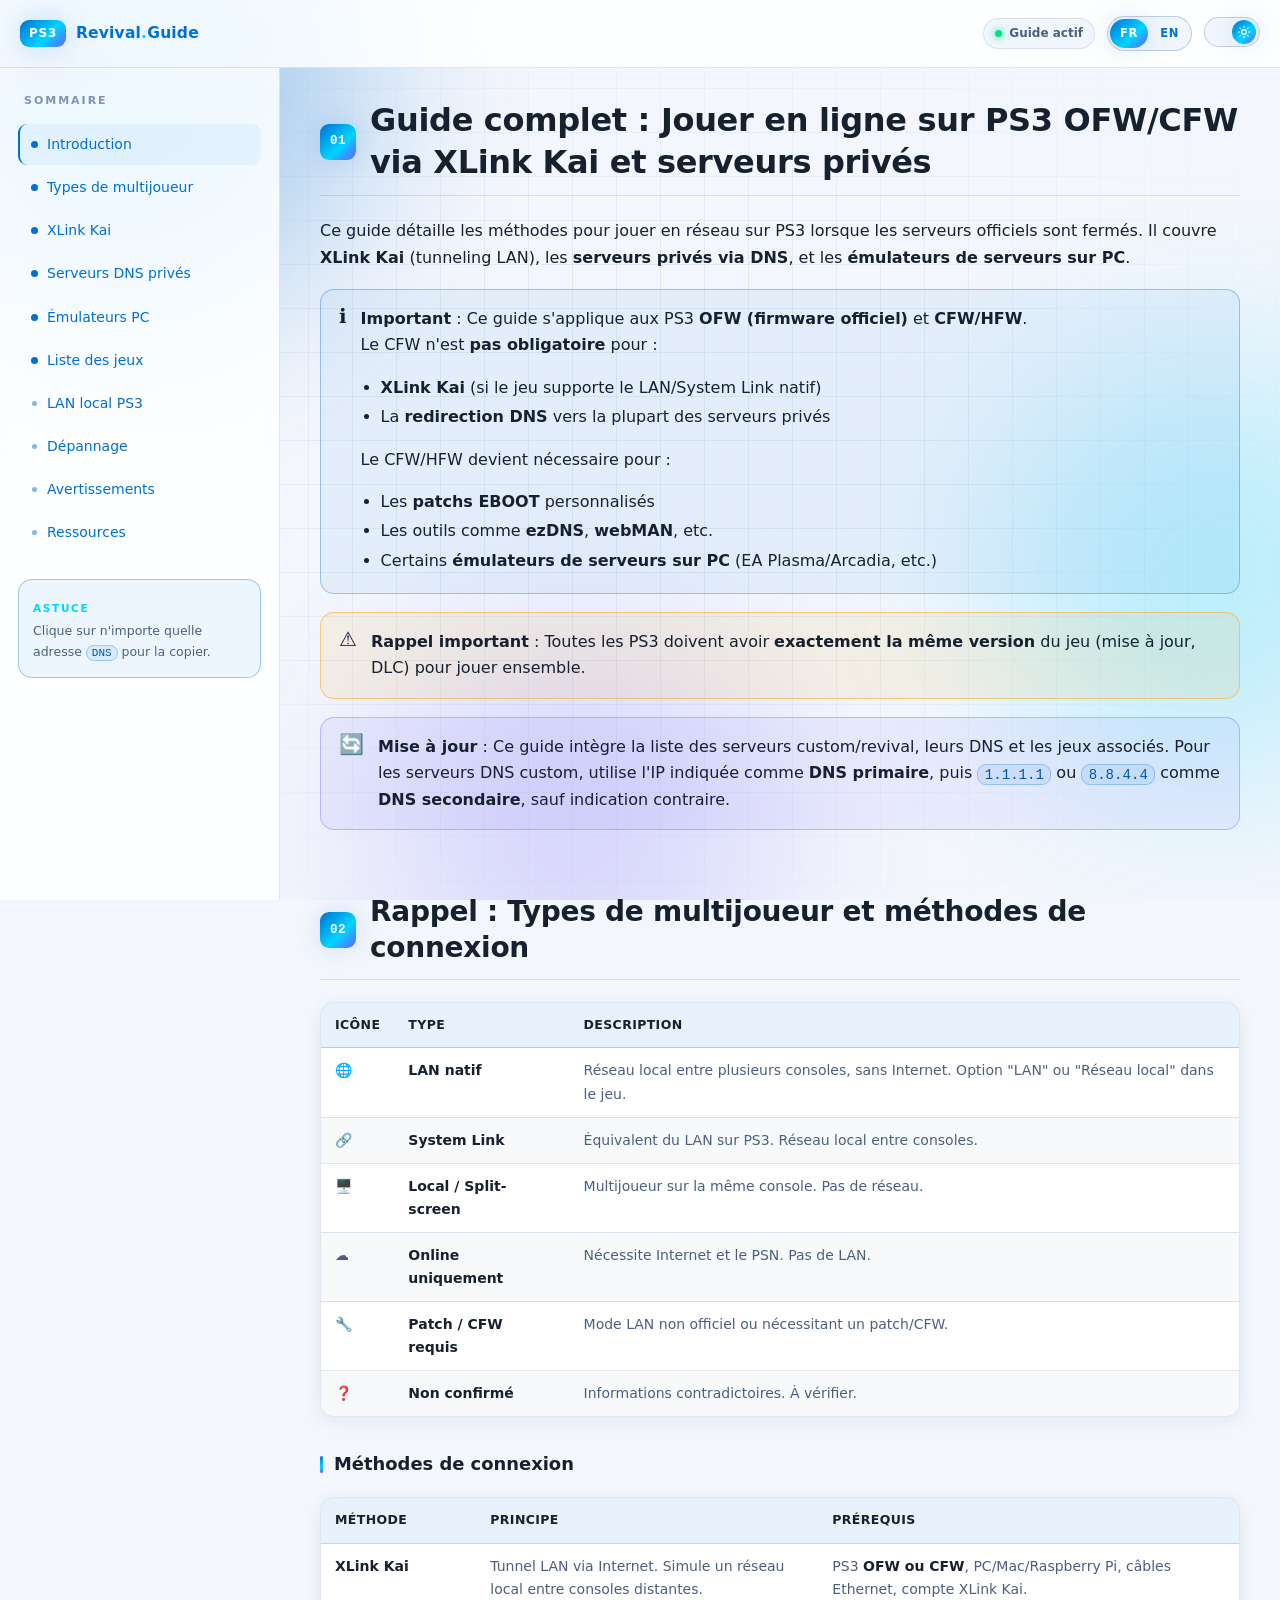
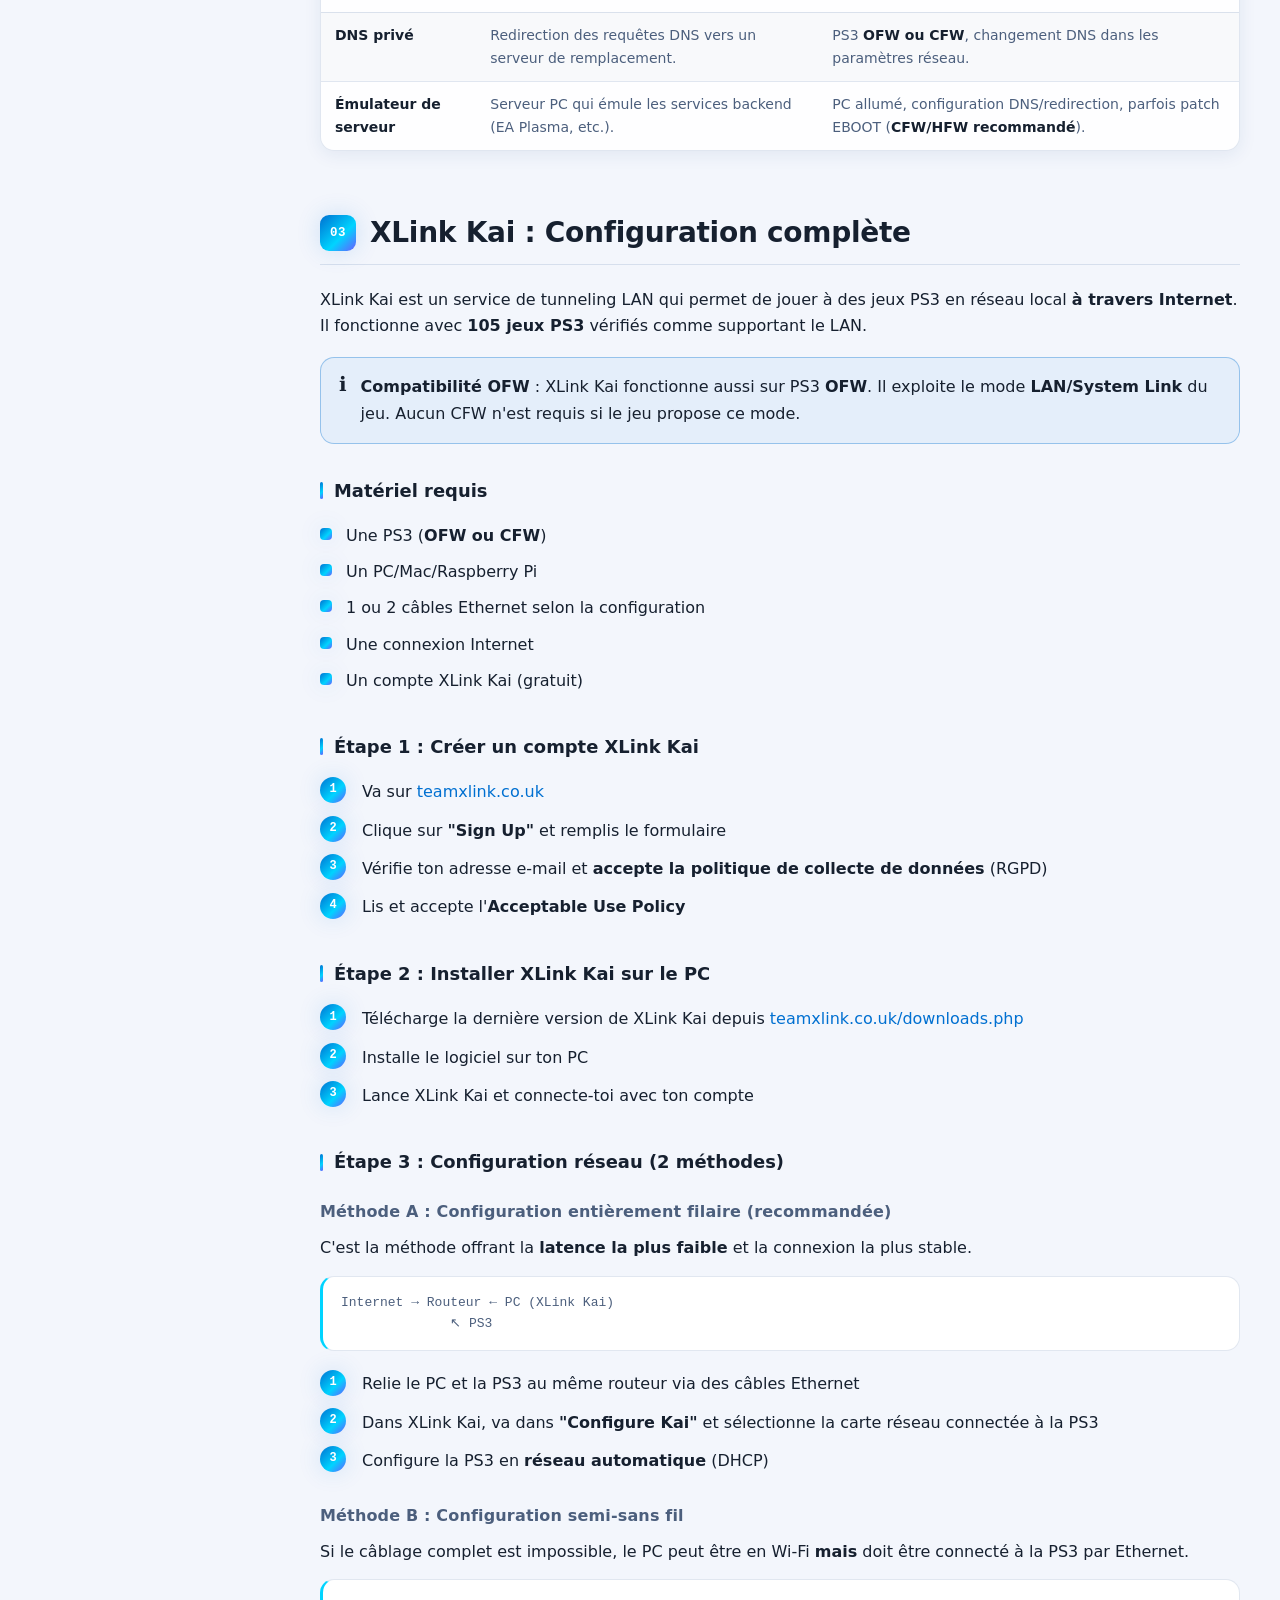
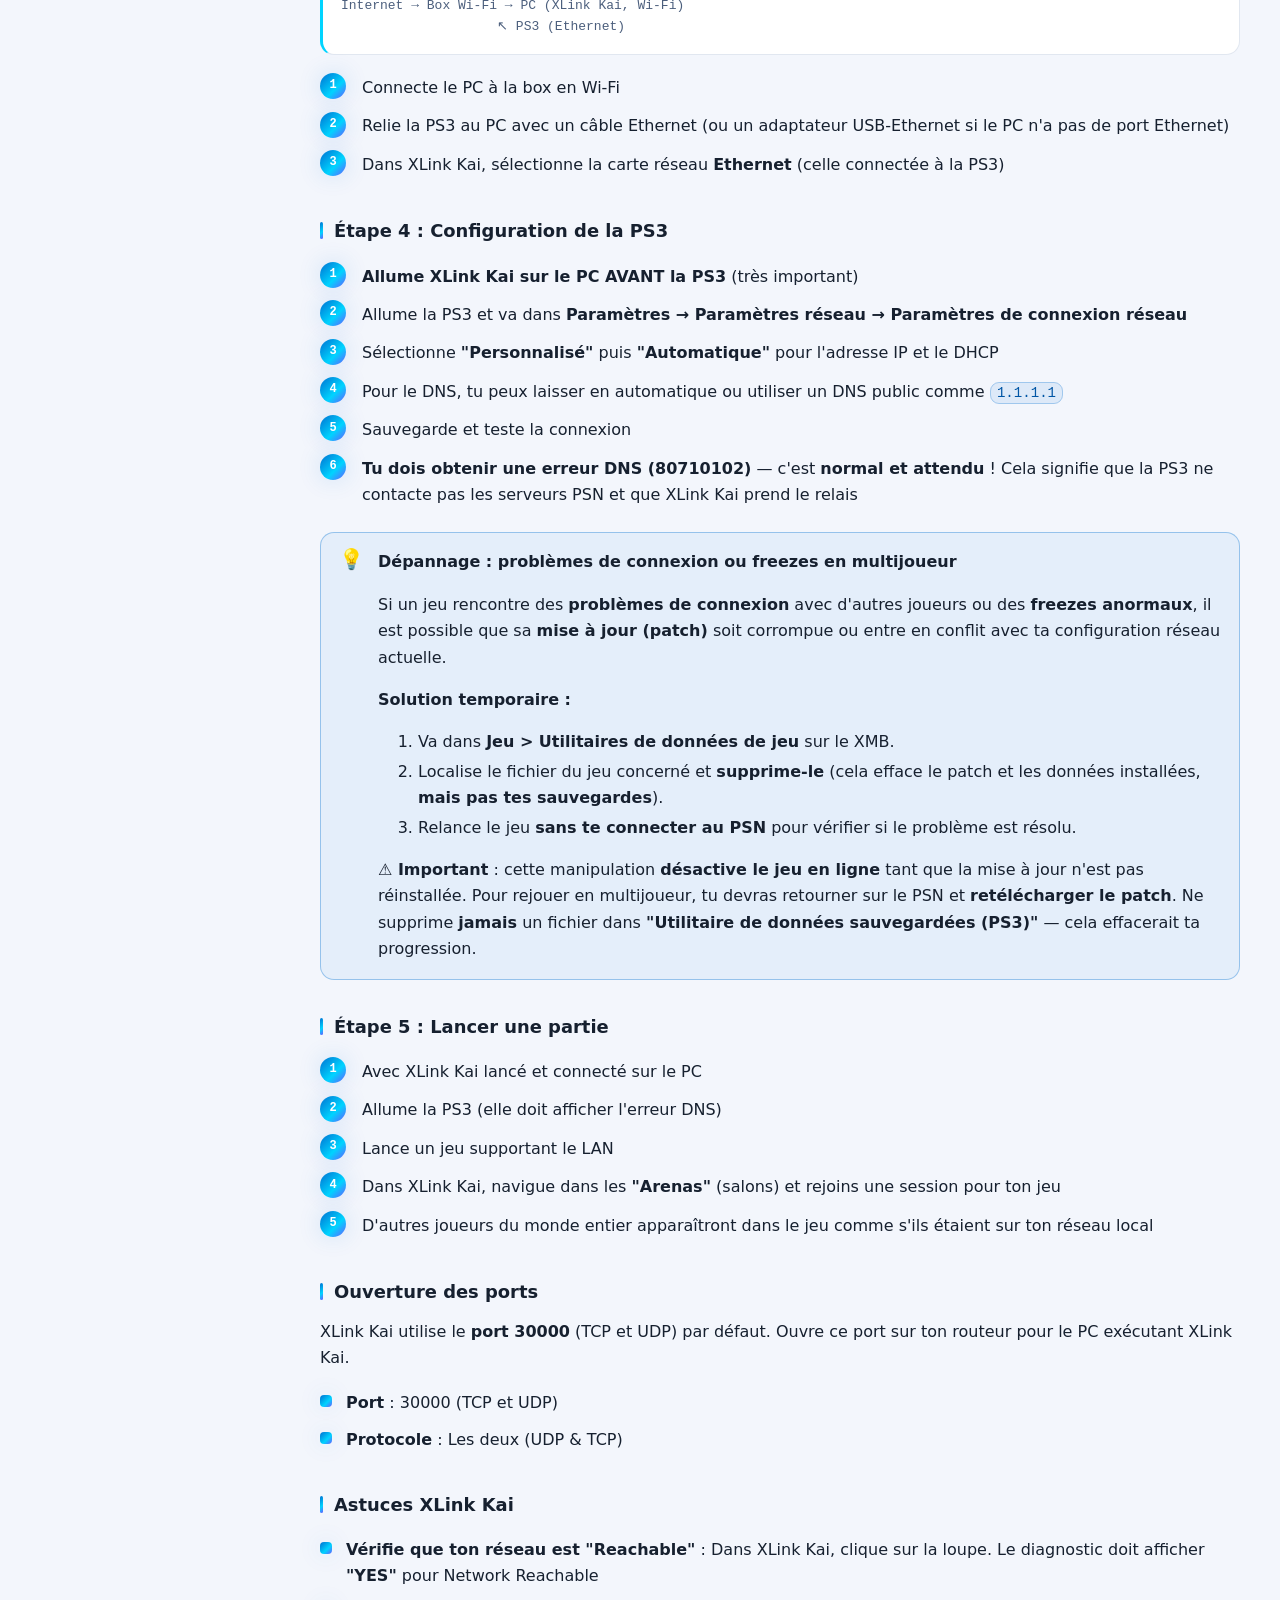
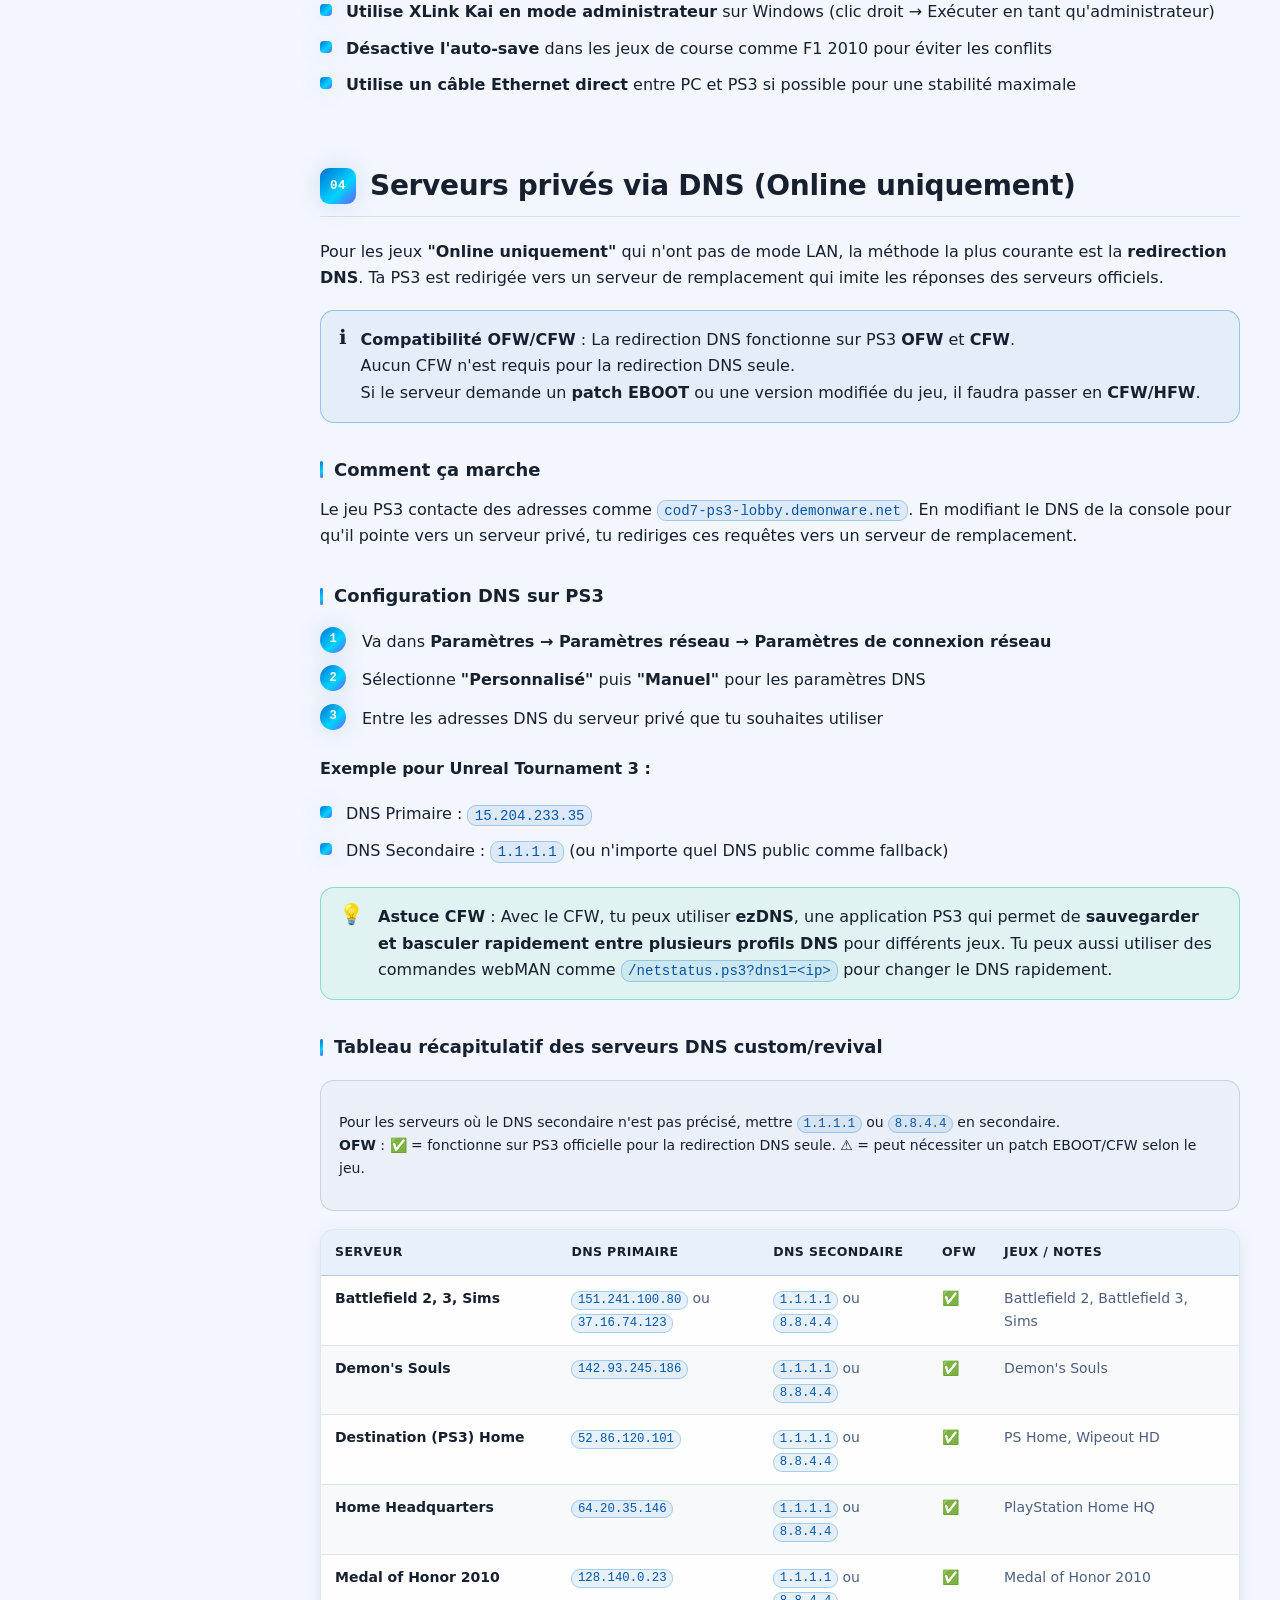
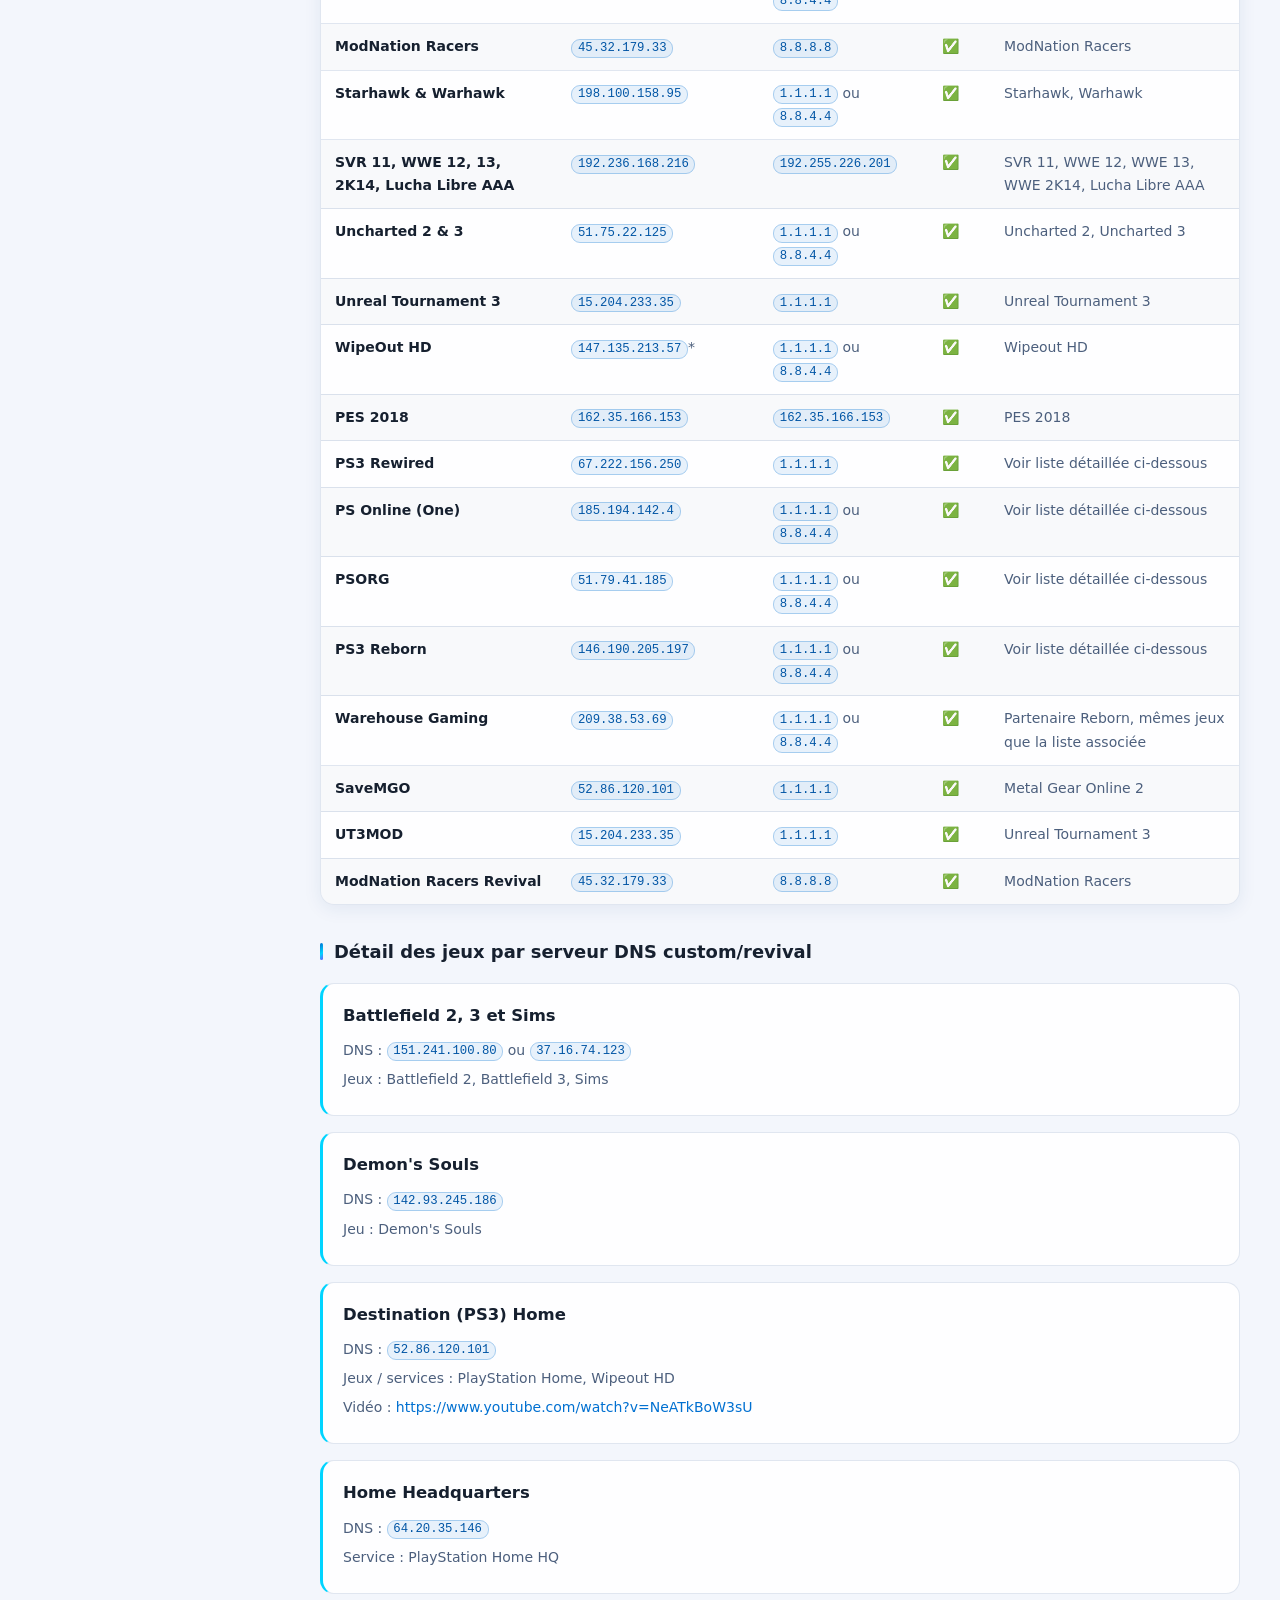
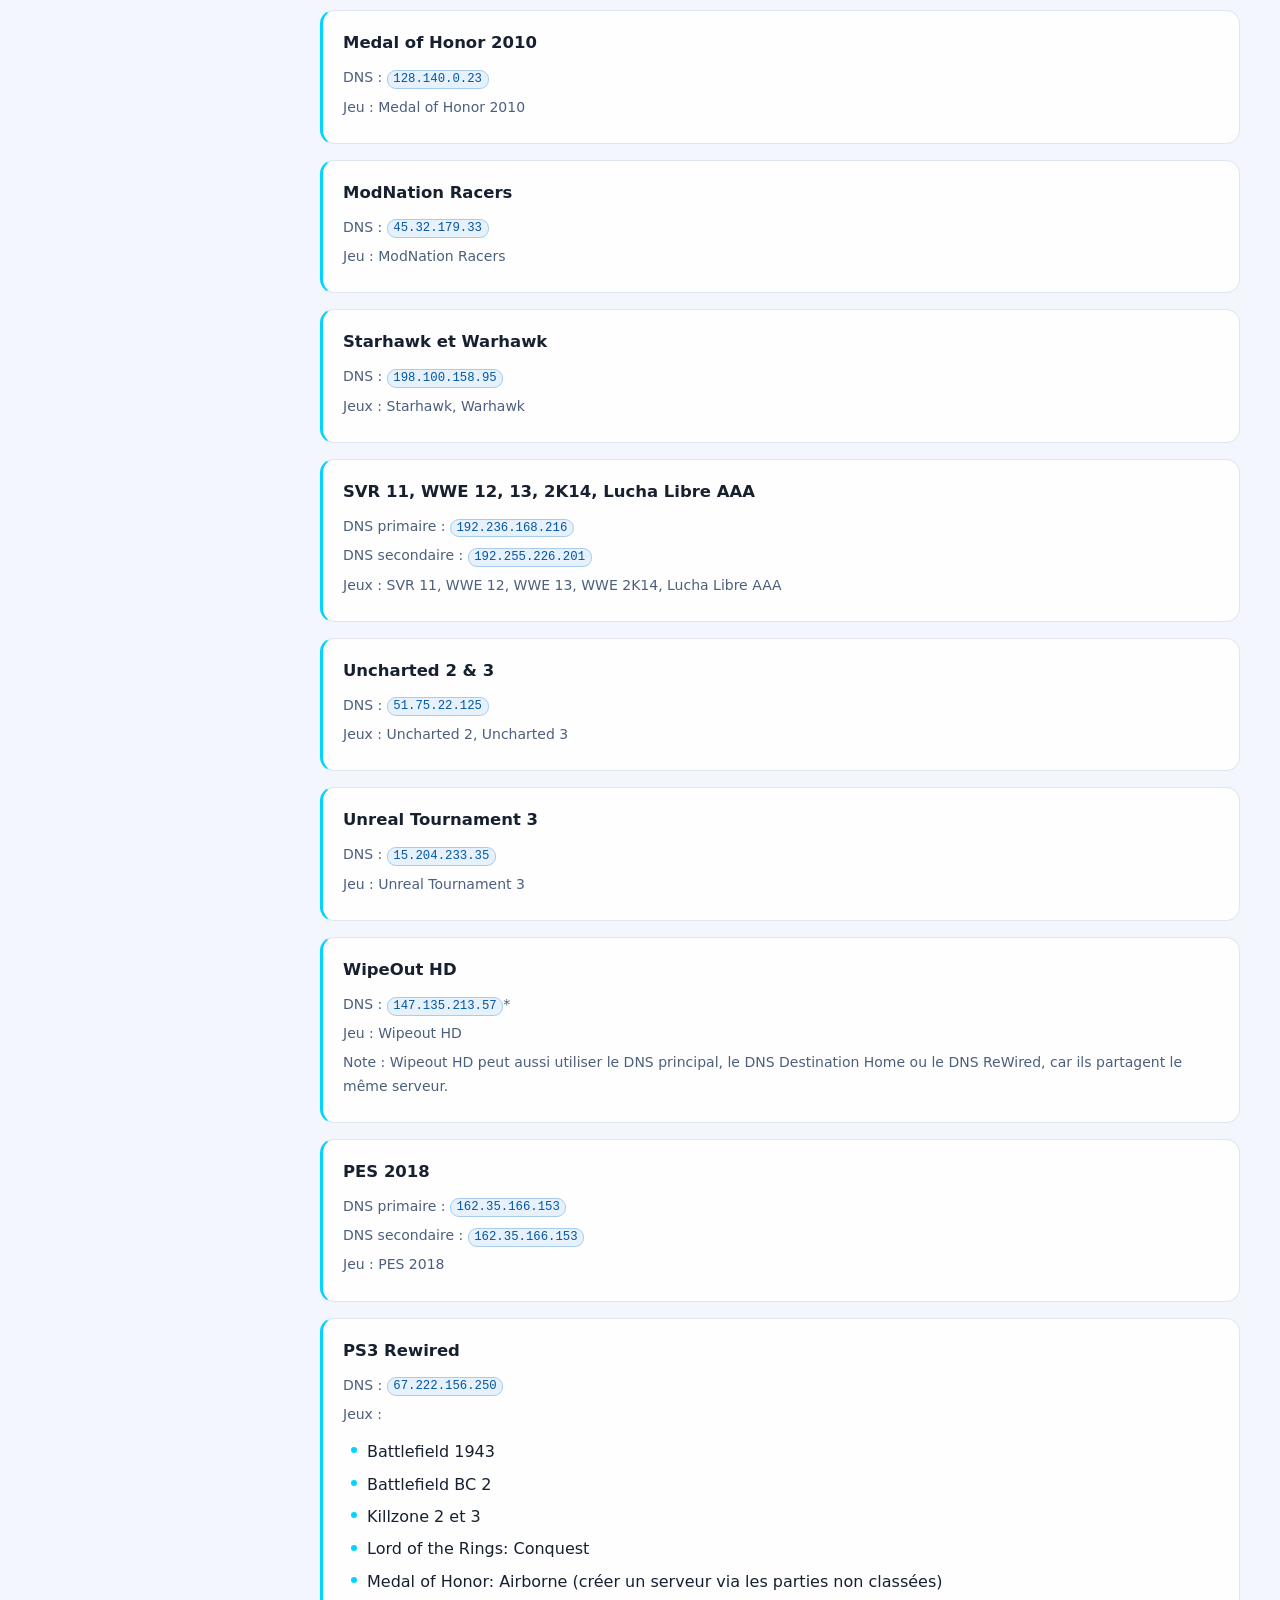
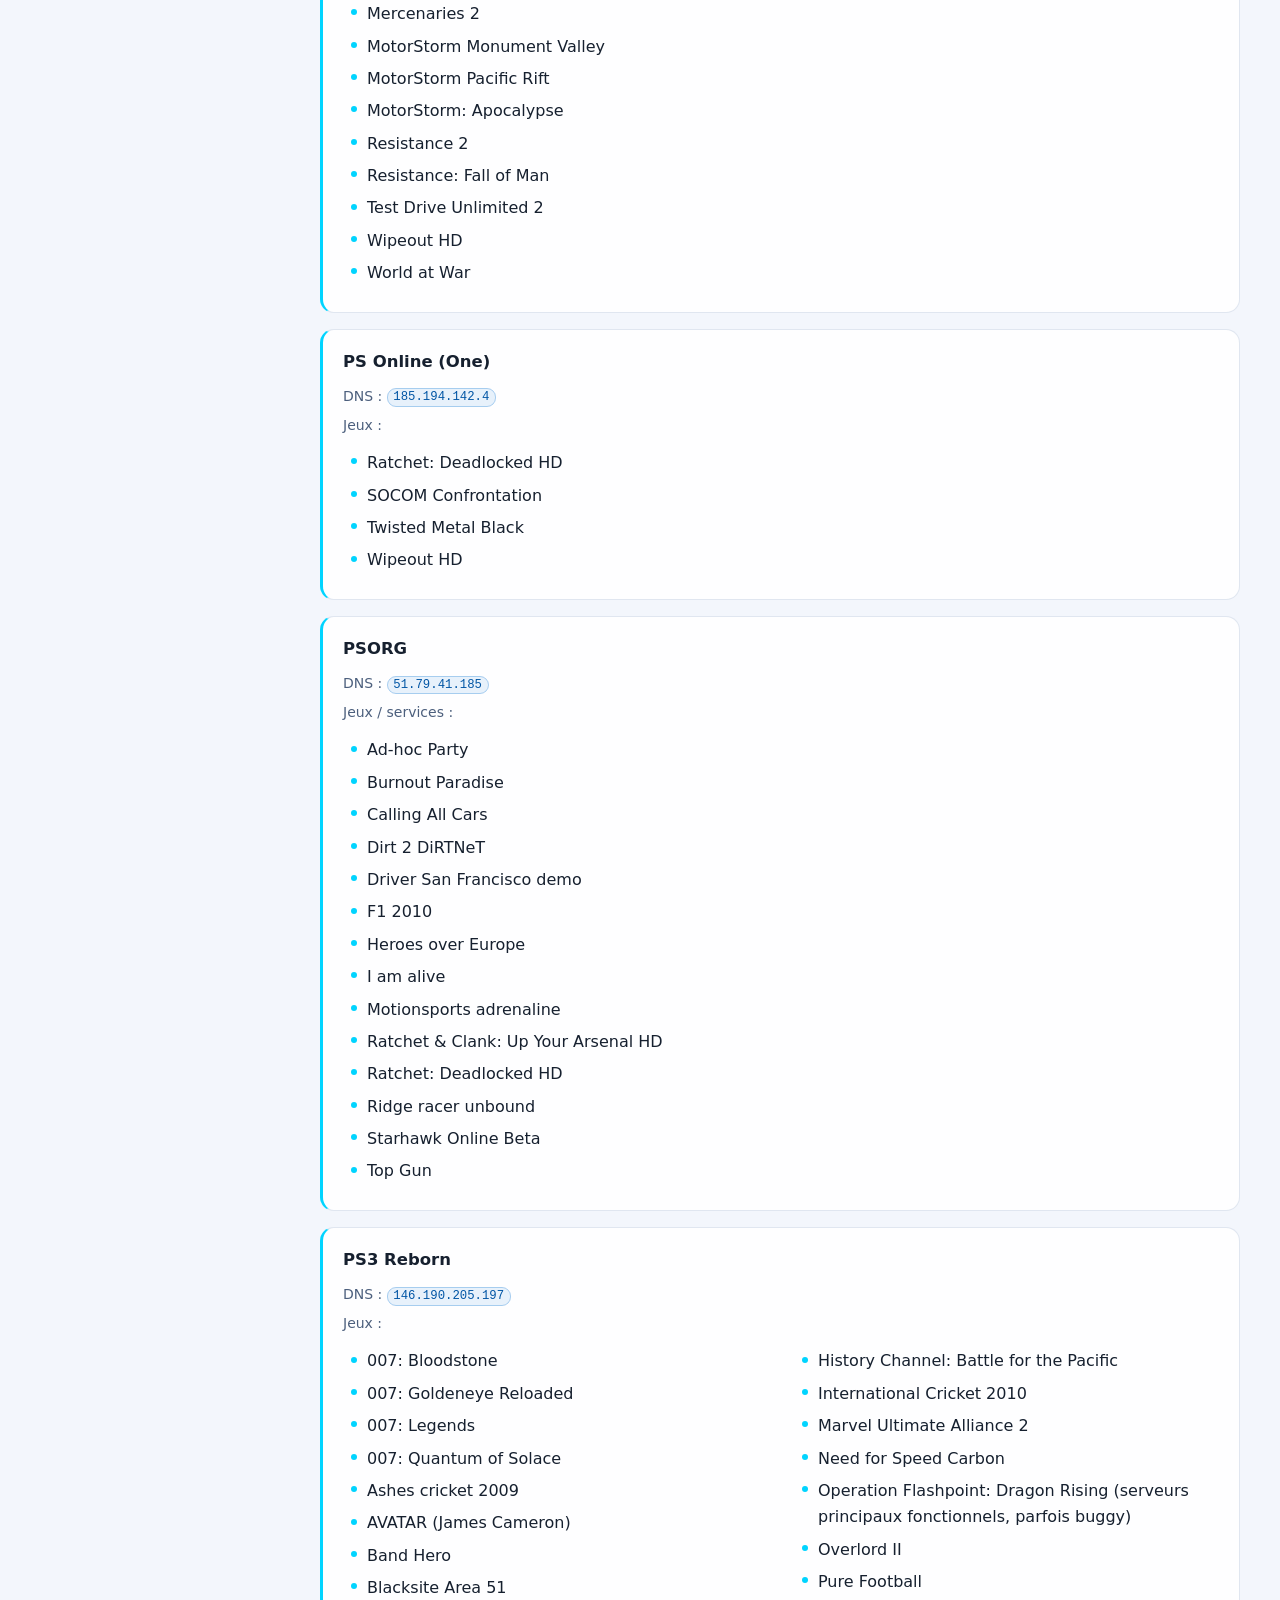
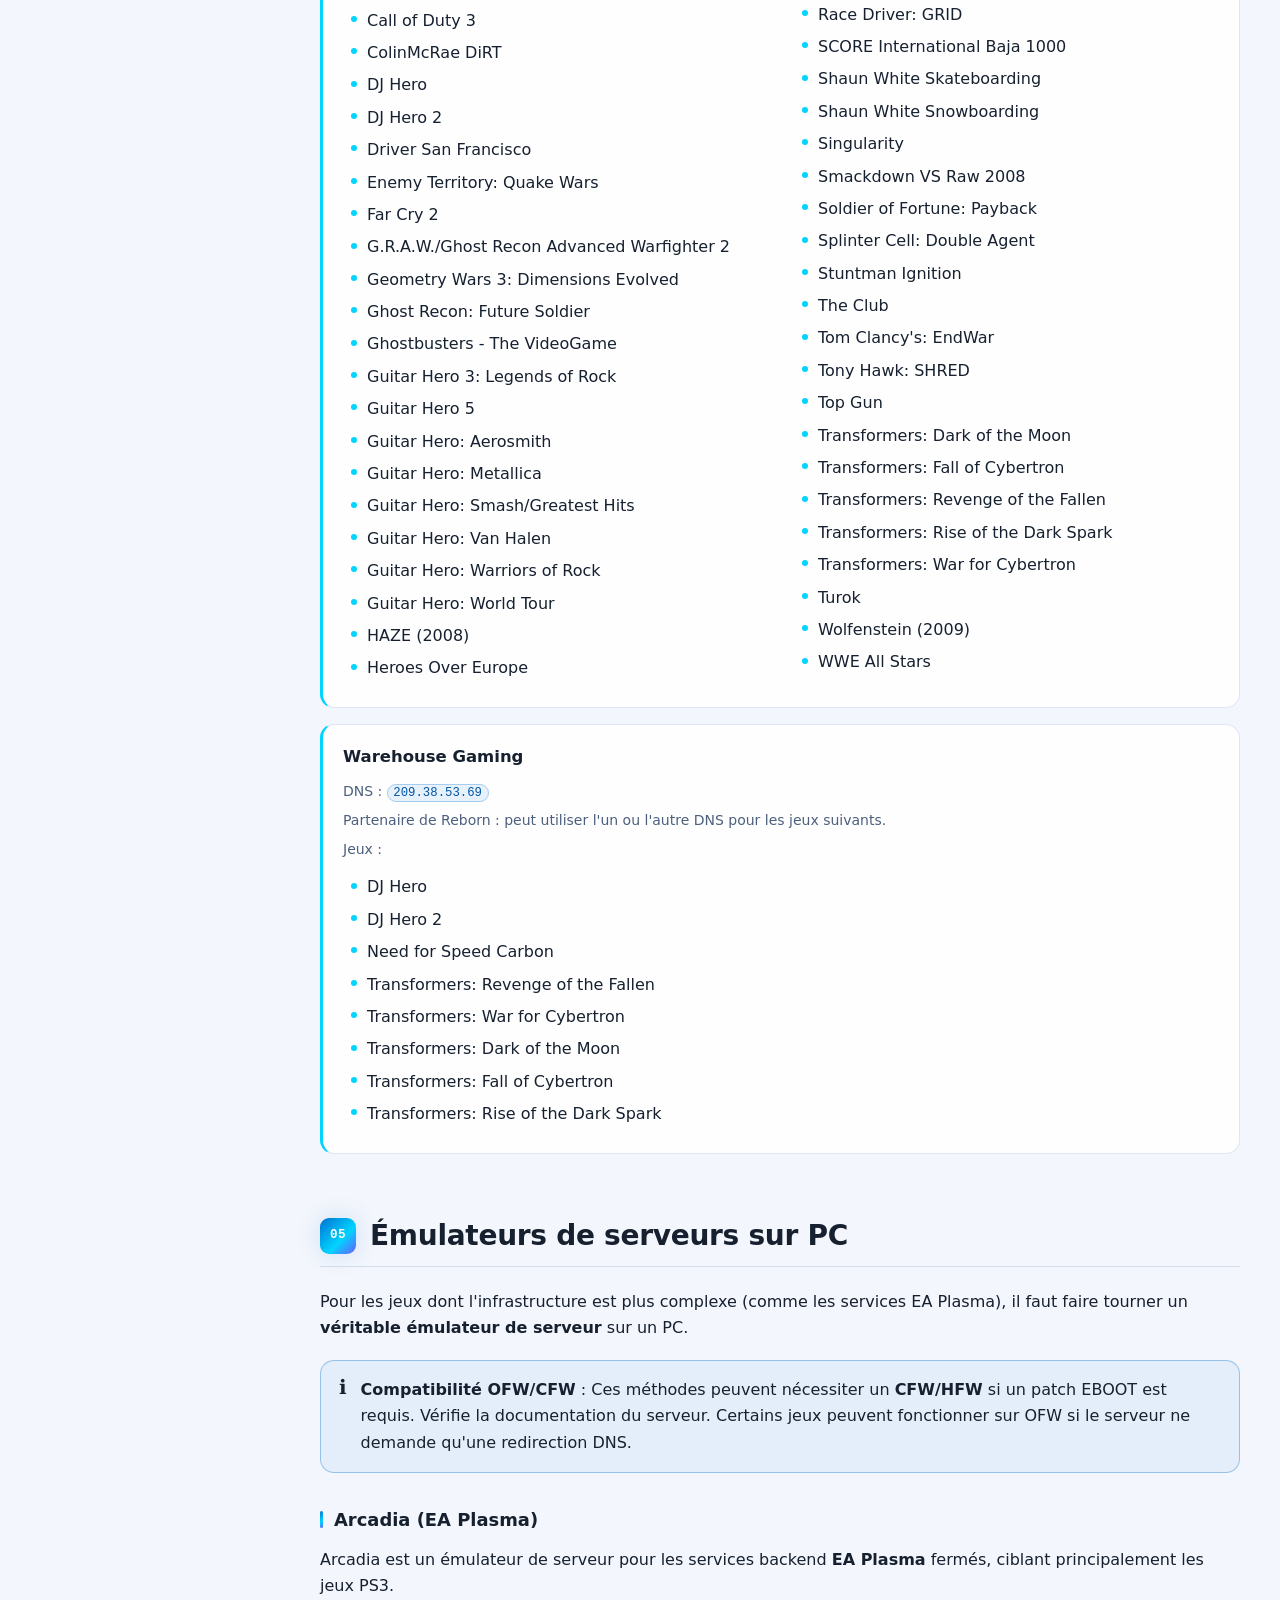
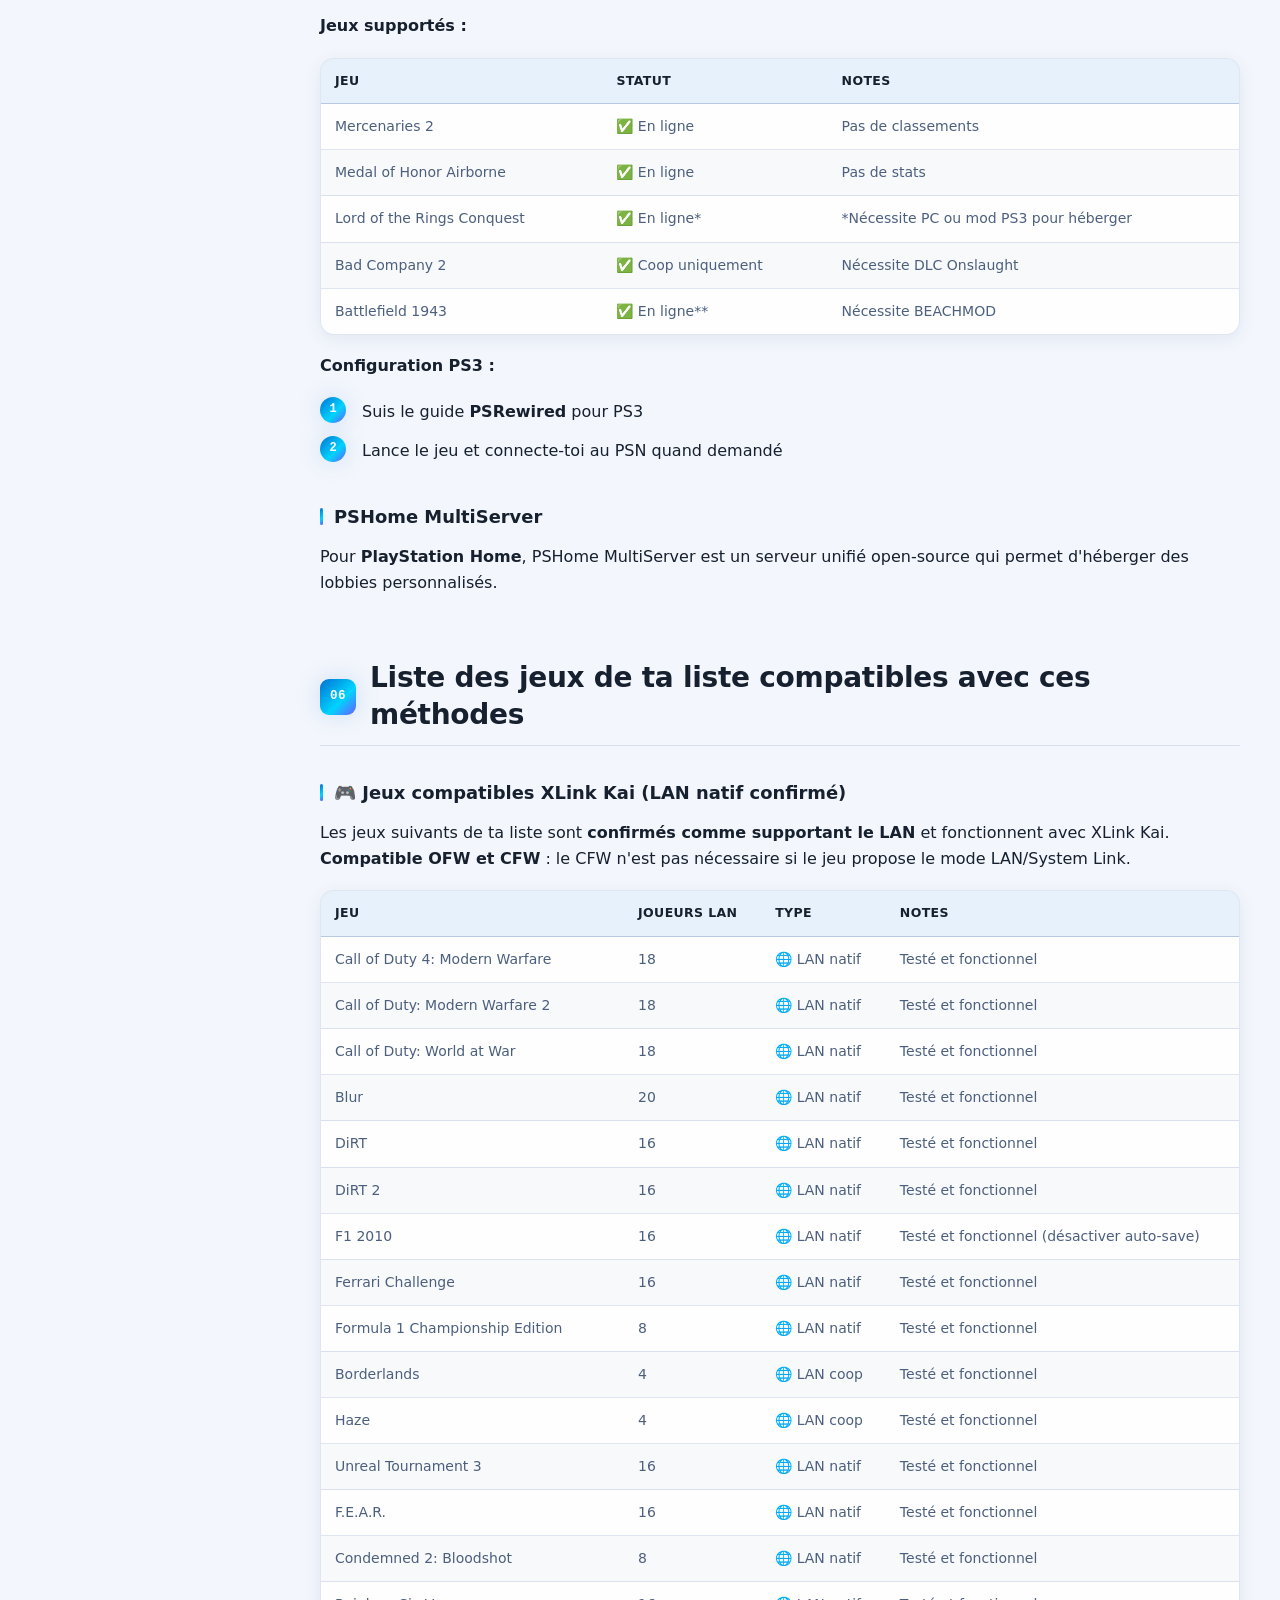
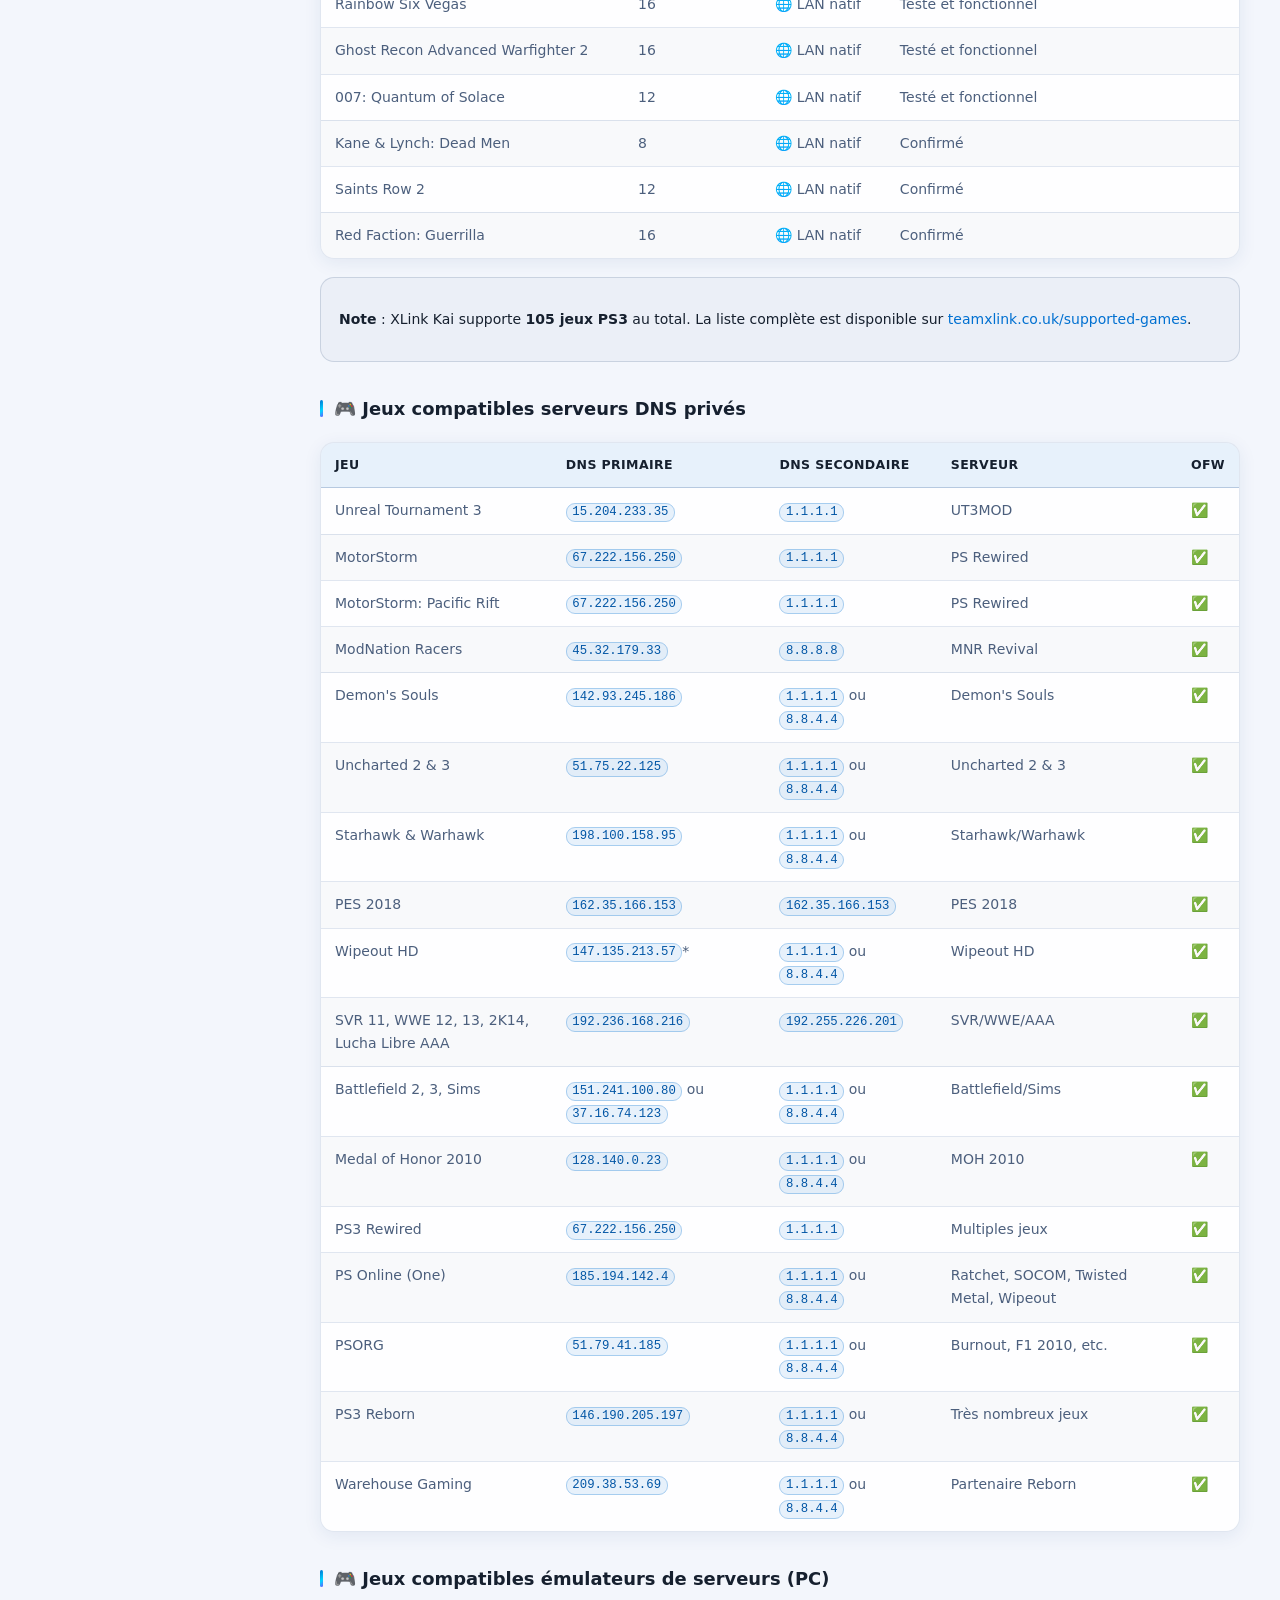
==== commit 94853221: "Rectification troubleshooting et Warm" ====
--- a/index.html
+++ b/index.html
@@ -270,10 +270,18 @@
           <li><strong>Tu dois obtenir une erreur DNS (80710102)</strong> — c'est <strong>normal et attendu</strong> ! Cela signifie que la PS3 ne contacte pas les serveurs PSN et que XLink Kai prend le relais</li>
         </ol>
 
-        <div class="callout callout--warn">
-          <div class="callout__icon">⚠️</div>
+        <div class="callout callout--info">
+          <div class="callout__icon">💡</div>
           <div class="callout__content">
-            <p><strong>Attention</strong> : Si tu as des <strong>mises à jour de jeu</strong> installées sur le disque dur de la PS3, tu pourrais ne pas pouvoir te connecter avec d'autres joueurs. Va dans <strong>"Utilitaires de données de jeu"</strong> et supprime les mises à jour pour les jeux concernés.</p>
+            <p><strong>Dépannage : problèmes de connexion ou freezes en multijoueur</strong></p>
+            <p>Si un jeu rencontre des <strong>problèmes de connexion</strong> avec d'autres joueurs ou des <strong>freezes anormaux</strong>, il est possible que sa <strong>mise à jour (patch)</strong> soit corrompue ou entre en conflit avec ta configuration réseau actuelle.</p>
+            <p><strong>Solution temporaire :</strong></p>
+            <ol>
+              <li>Va dans <strong>Jeu &gt; Utilitaires de données de jeu</strong> sur le XMB.</li>
+              <li>Localise le fichier du jeu concerné et <strong>supprime-le</strong> (cela efface le patch et les données installées, <strong>mais pas tes sauvegardes</strong>).</li>
+              <li>Relance le jeu <strong>sans te connecter au PSN</strong> pour vérifier si le problème est résolu.</li>
+            </ol>
+            <p><strong>⚠️ Important</strong> : cette manipulation <strong>désactive le jeu en ligne</strong> tant que la mise à jour n'est pas réinstallée. Pour rejouer en multijoueur, tu devras retourner sur le PSN et <strong>retélécharger le patch</strong>. Ne supprime <strong>jamais</strong> un fichier dans <strong>"Utilitaire de données sauvegardées (PS3)"</strong> — cela effacerait ta progression.</p>
           </div>
         </div>
 
@@ -762,7 +770,7 @@
             <tbody>
               <tr><td>Erreur DNS sur PS3</td><td>✅ <strong>Normal</strong> ! C'est le signe que XLink Kai fonctionne.</td></tr>
               <tr><td>"Network Not Reachable"</td><td>Ouvre le port 30000 (TCP/UDP) sur ton routeur. Vérifie que le pare-feu ne bloque pas XLink Kai.</td></tr>
-              <tr><td>Impossible de rejoindre d'autres joueurs</td><td>Supprime les mises à jour de jeu dans "Utilitaires de données de jeu" sur PS3.</td></tr>
+              <tr><td>Impossible de rejoindre d'autres joueurs</td><td>Vérifie que <strong>toutes les PS3 utilisent la même version</strong> du jeu (patch, DLC). En dernier recours, supprime le patch dans <strong>"Utilitaires de données de jeu"</strong> (⚠️ désactive le jeu en ligne tant que le patch n'est pas réinstallé).</td></tr>
               <tr><td>PS3 ne détecte pas XLink Kai</td><td><strong>Allume XLink Kai AVANT la PS3</strong>. Vérifie que la bonne carte réseau est sélectionnée dans "Configure Kai".</td></tr>
               <tr><td>Latence élevée</td><td>Utilise une connexion entièrement filaire. Évite le Wi-Fi pour la PS3.</td></tr>
             </tbody>
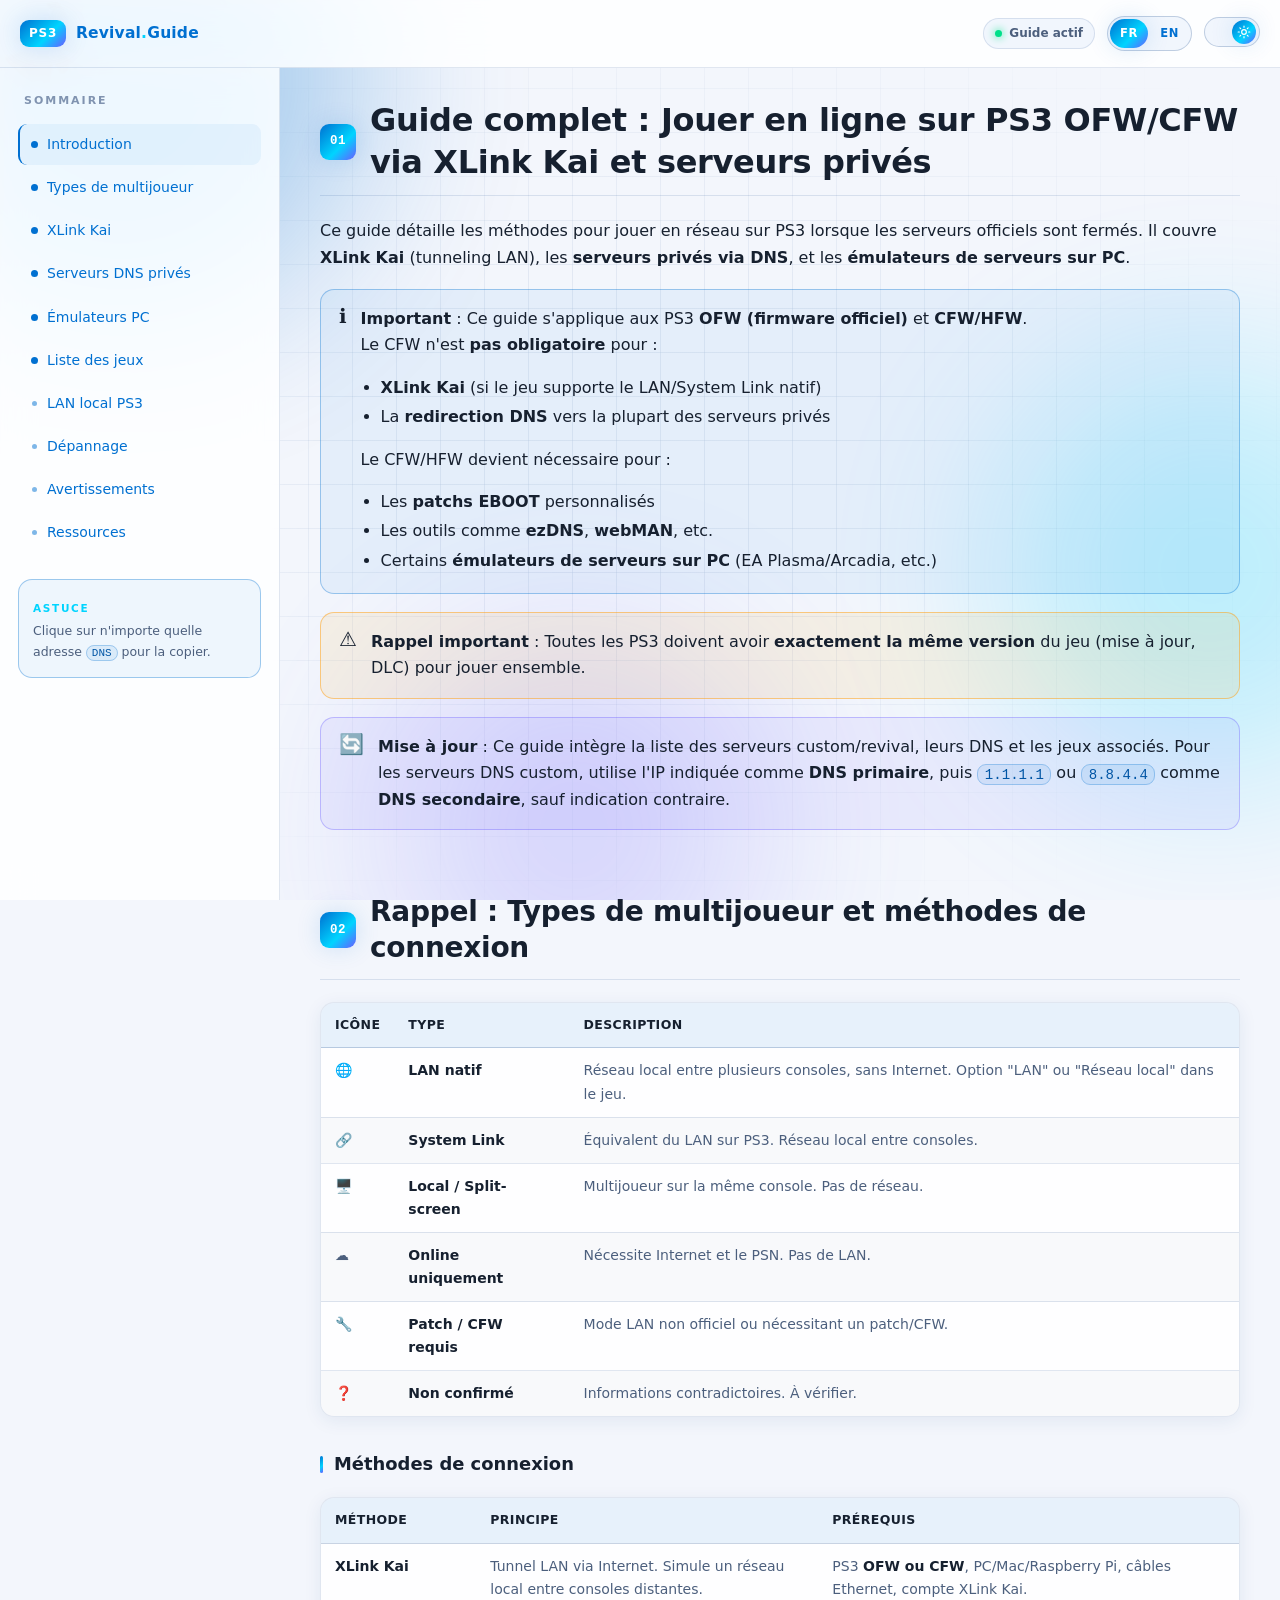
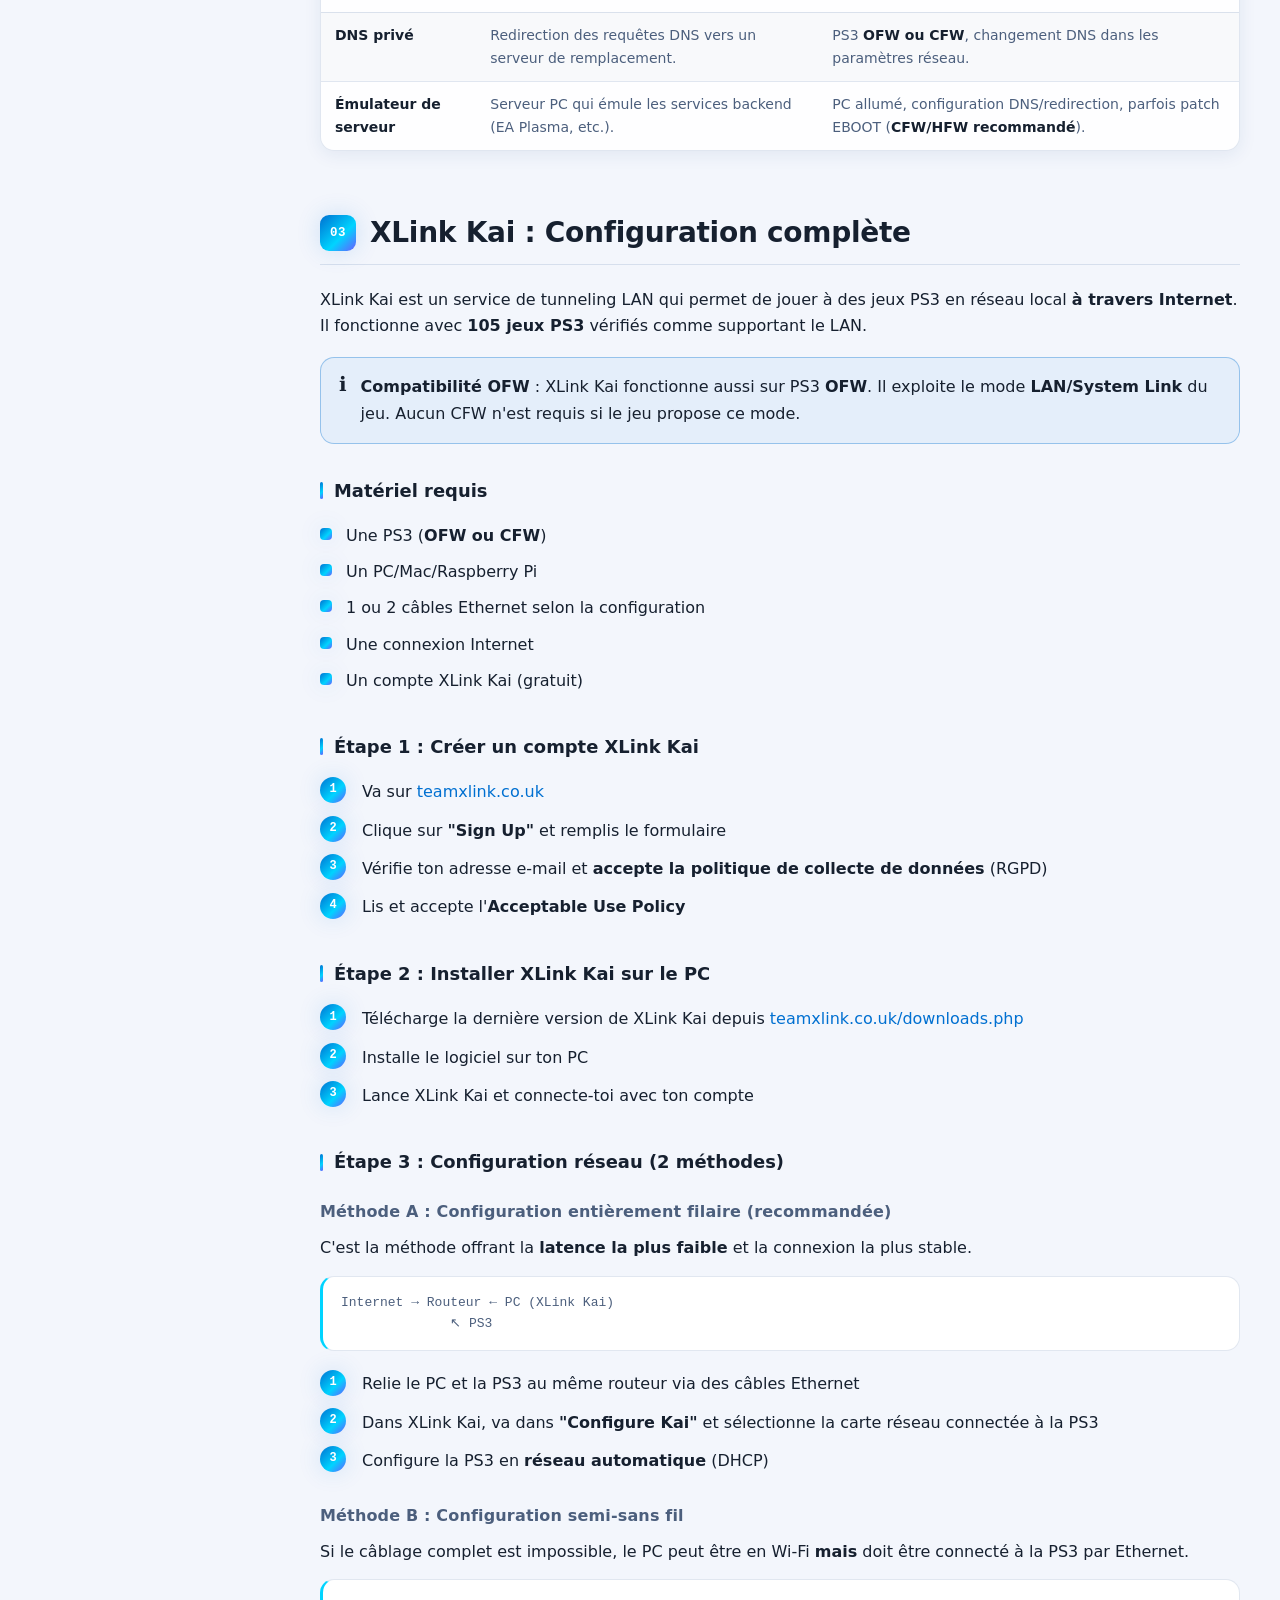
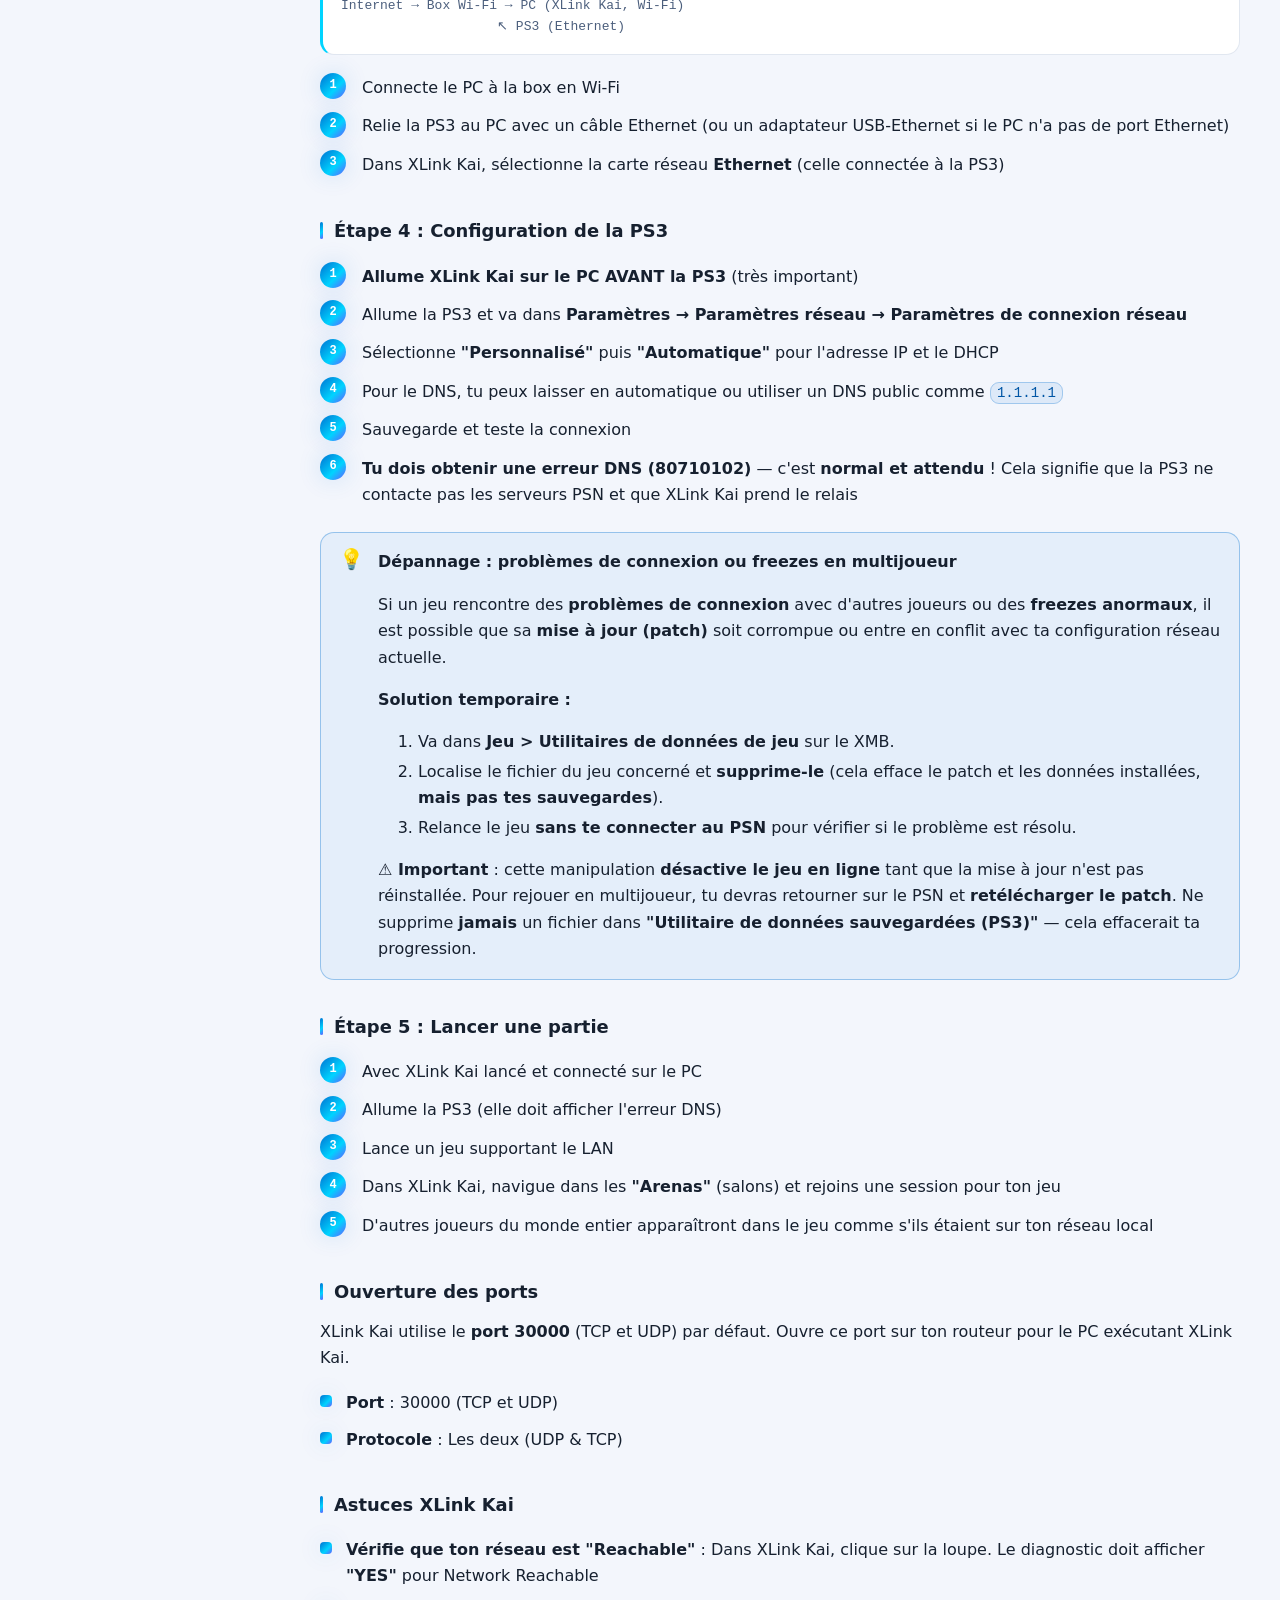
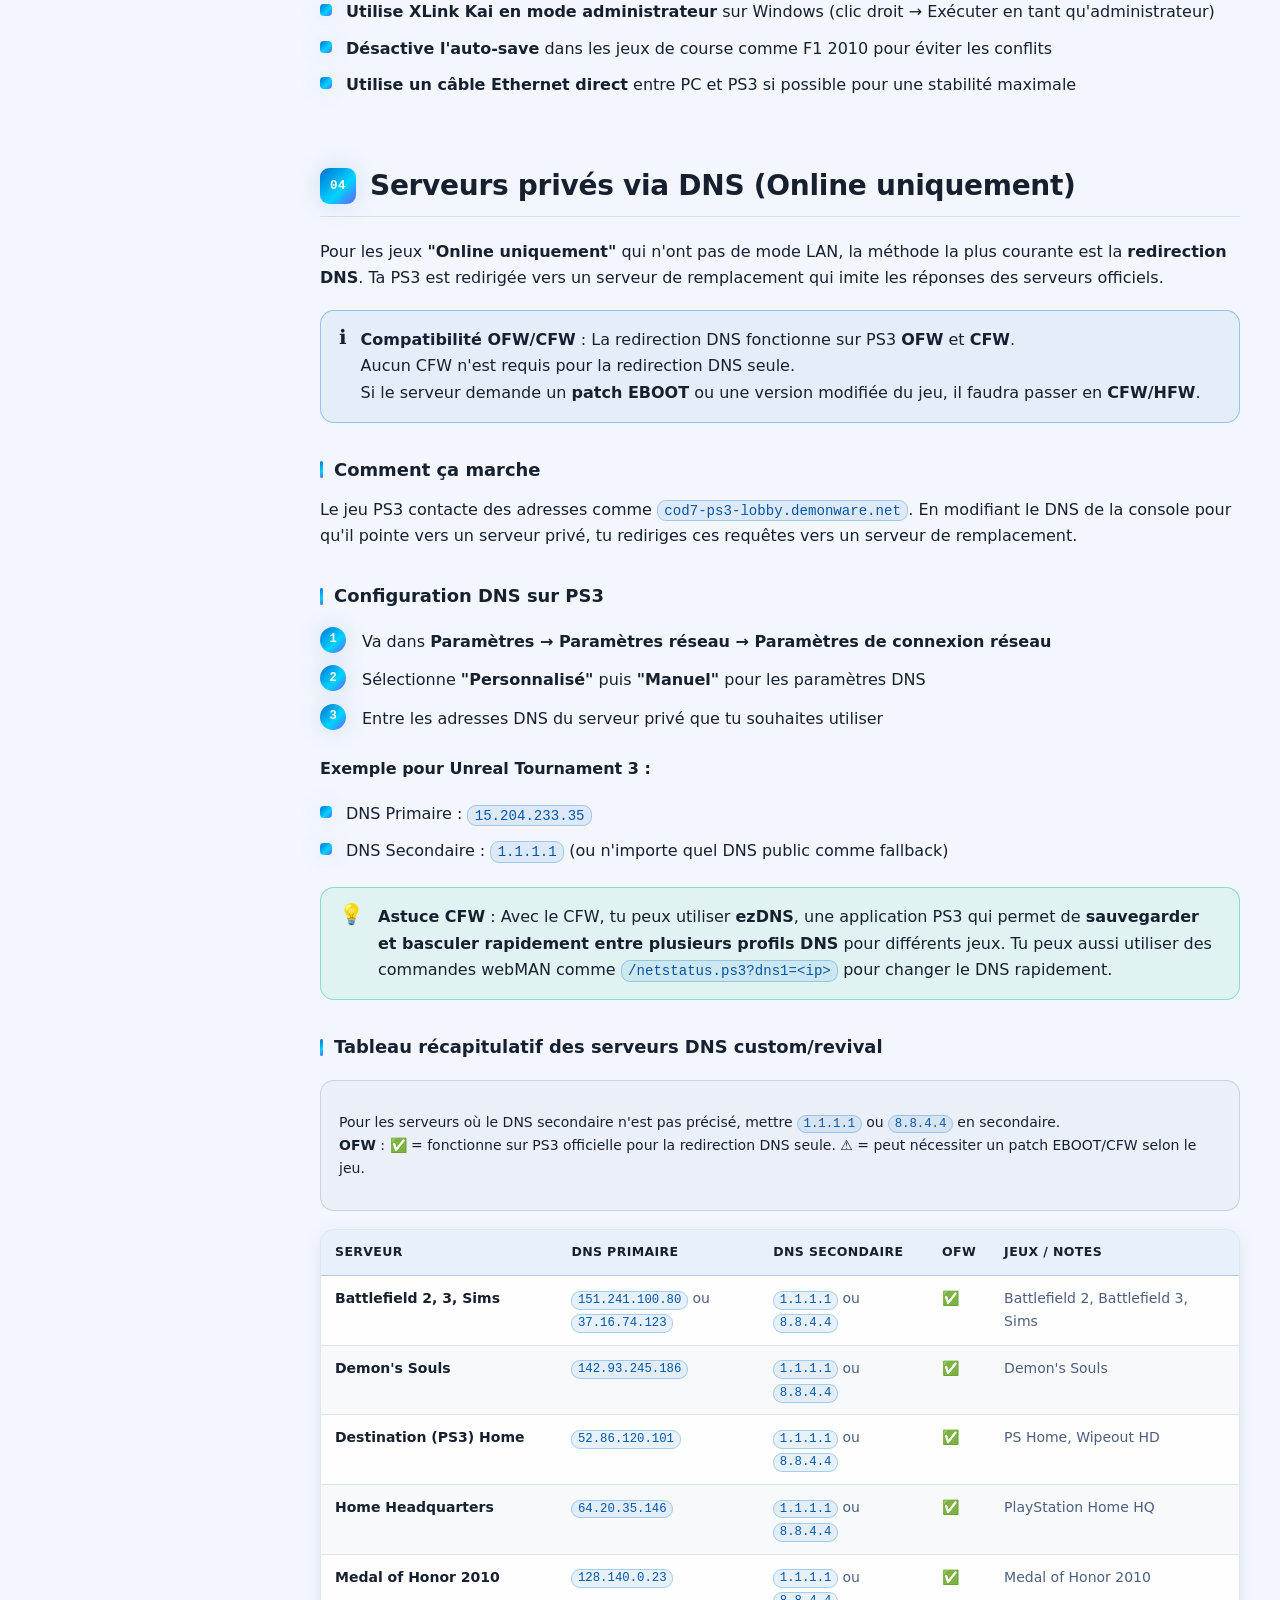
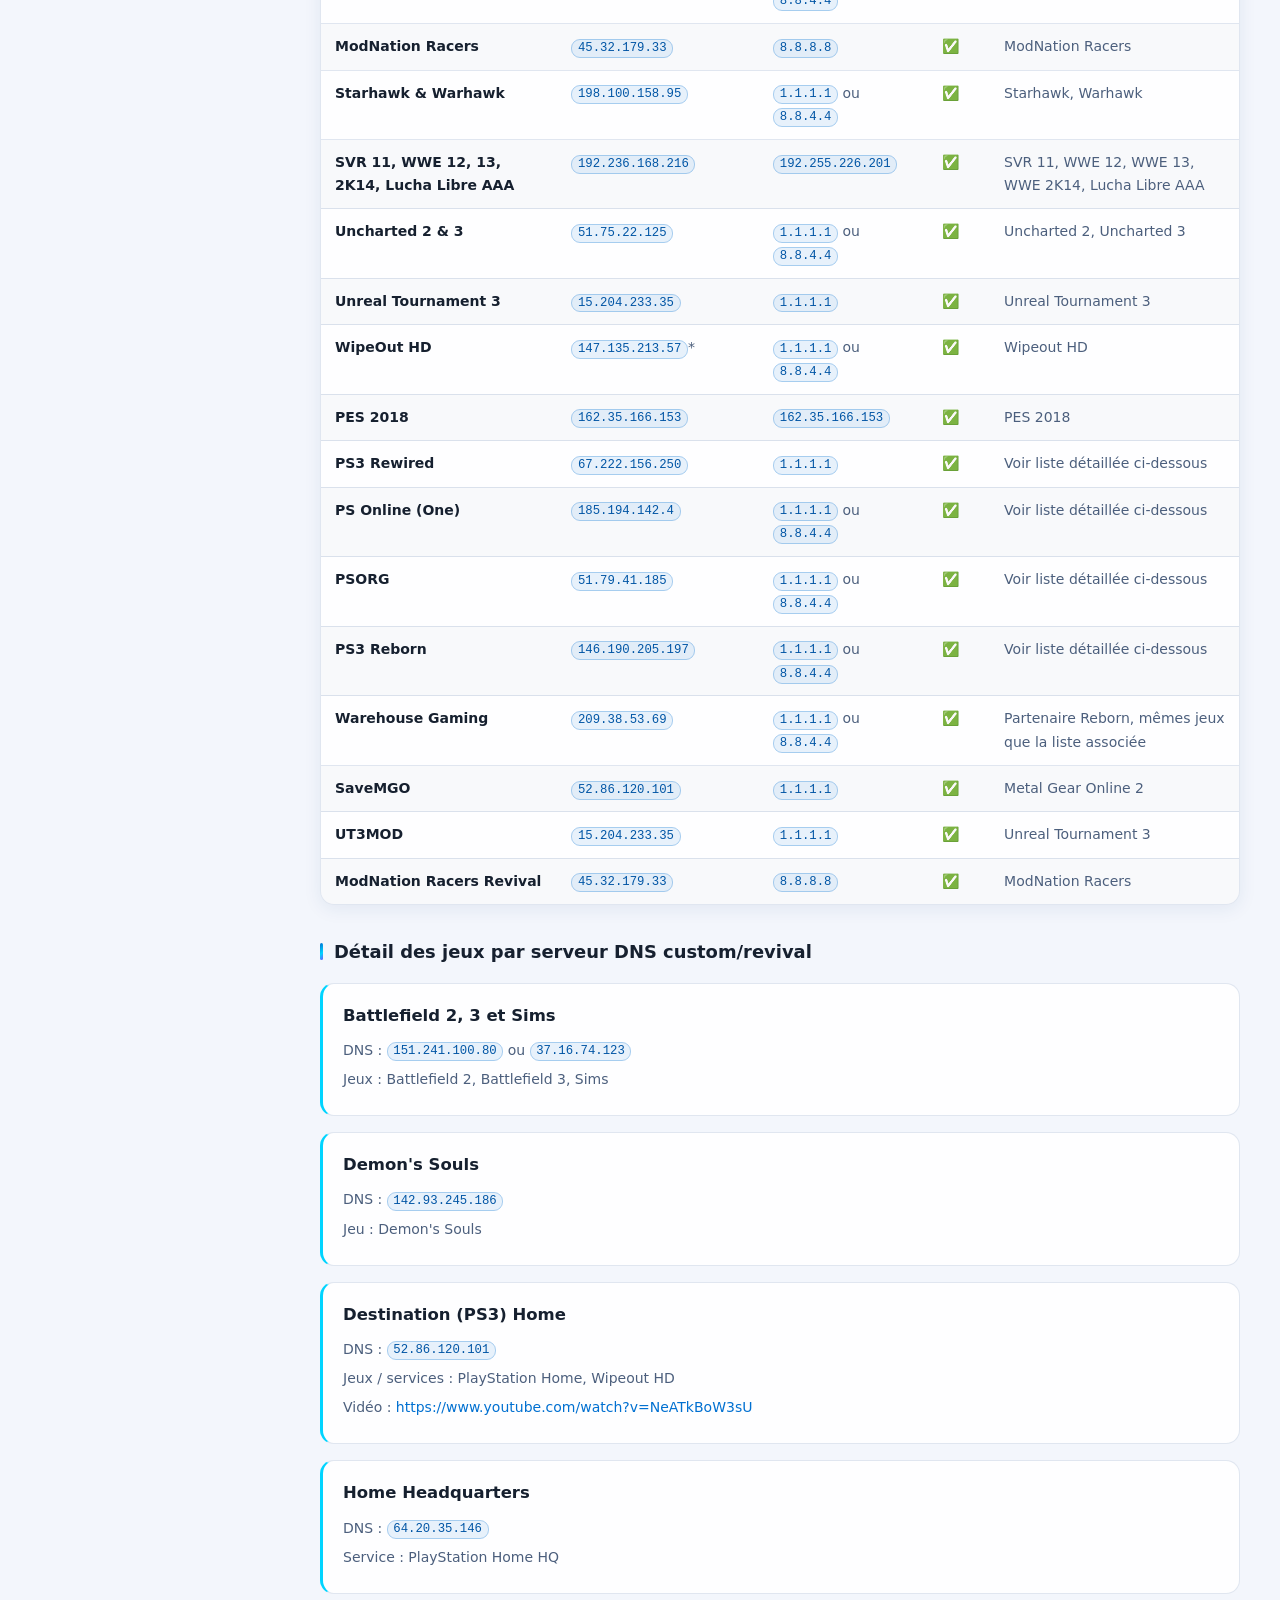
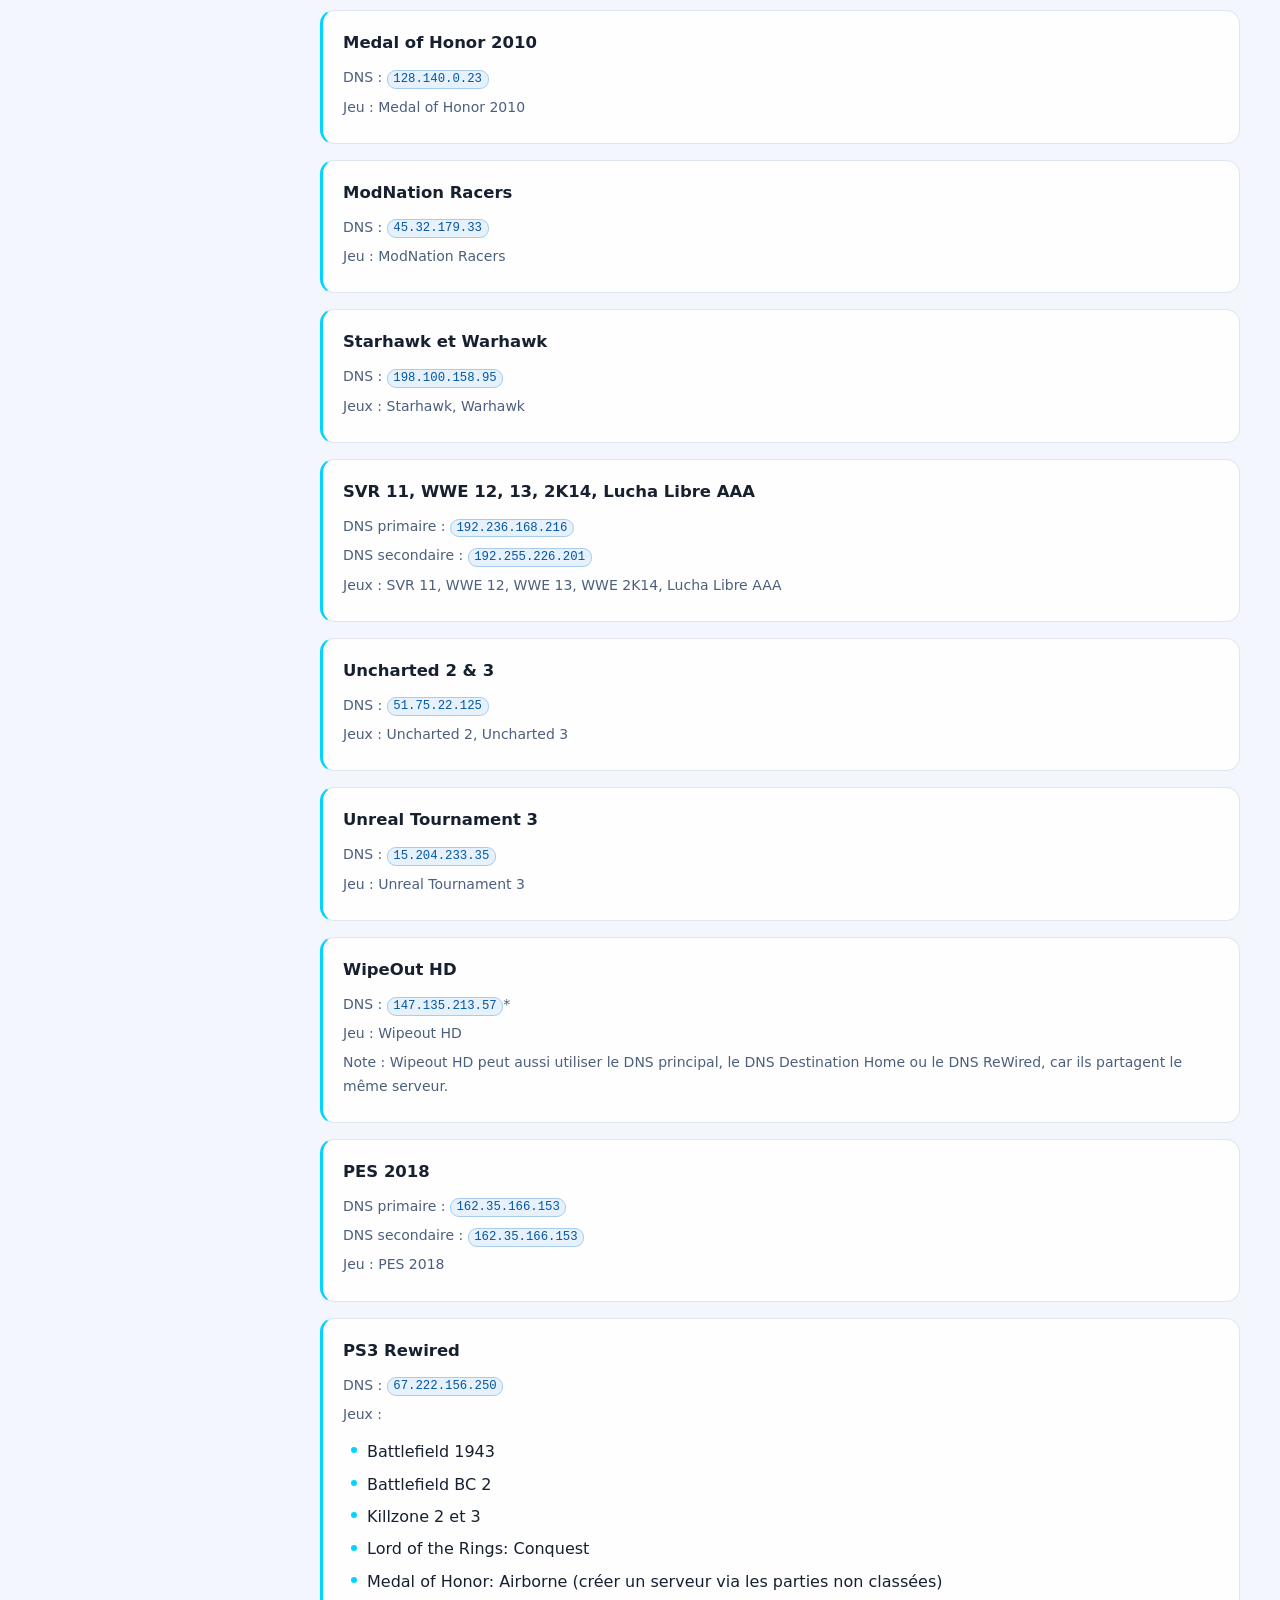
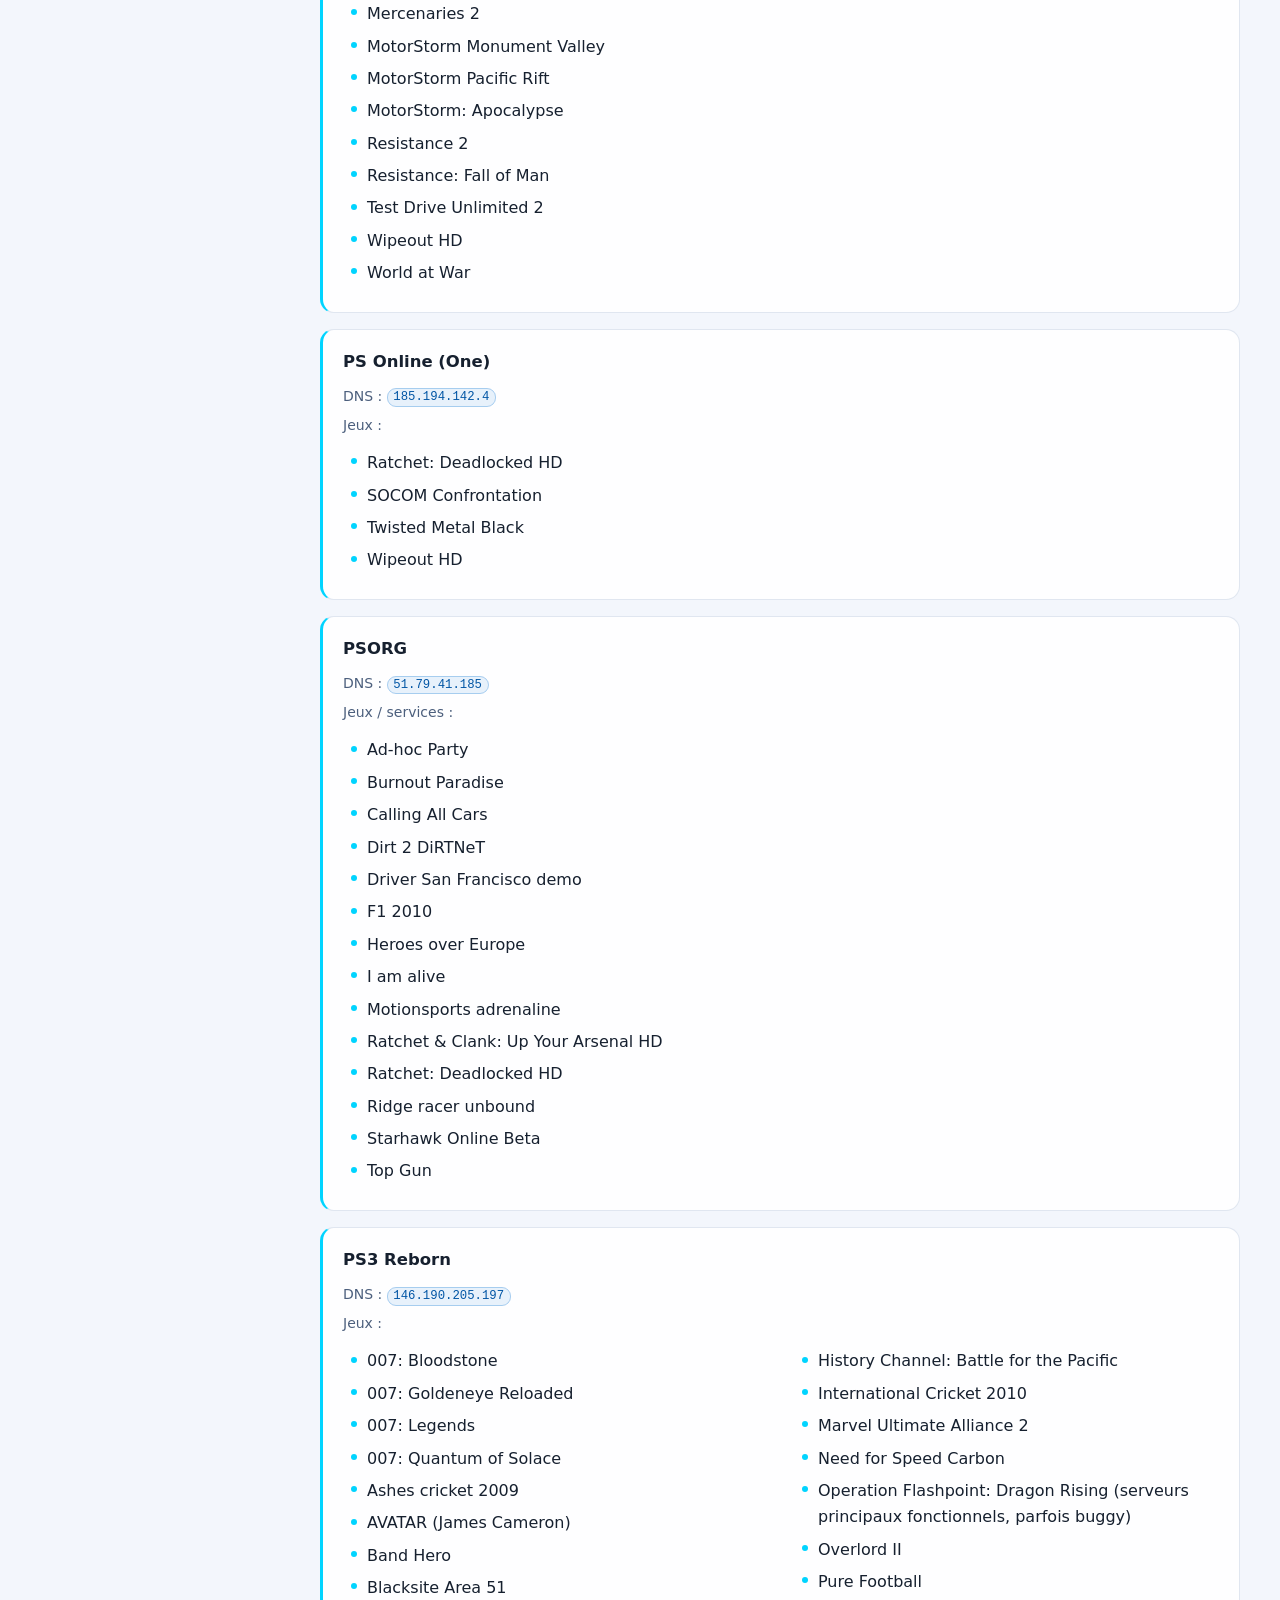
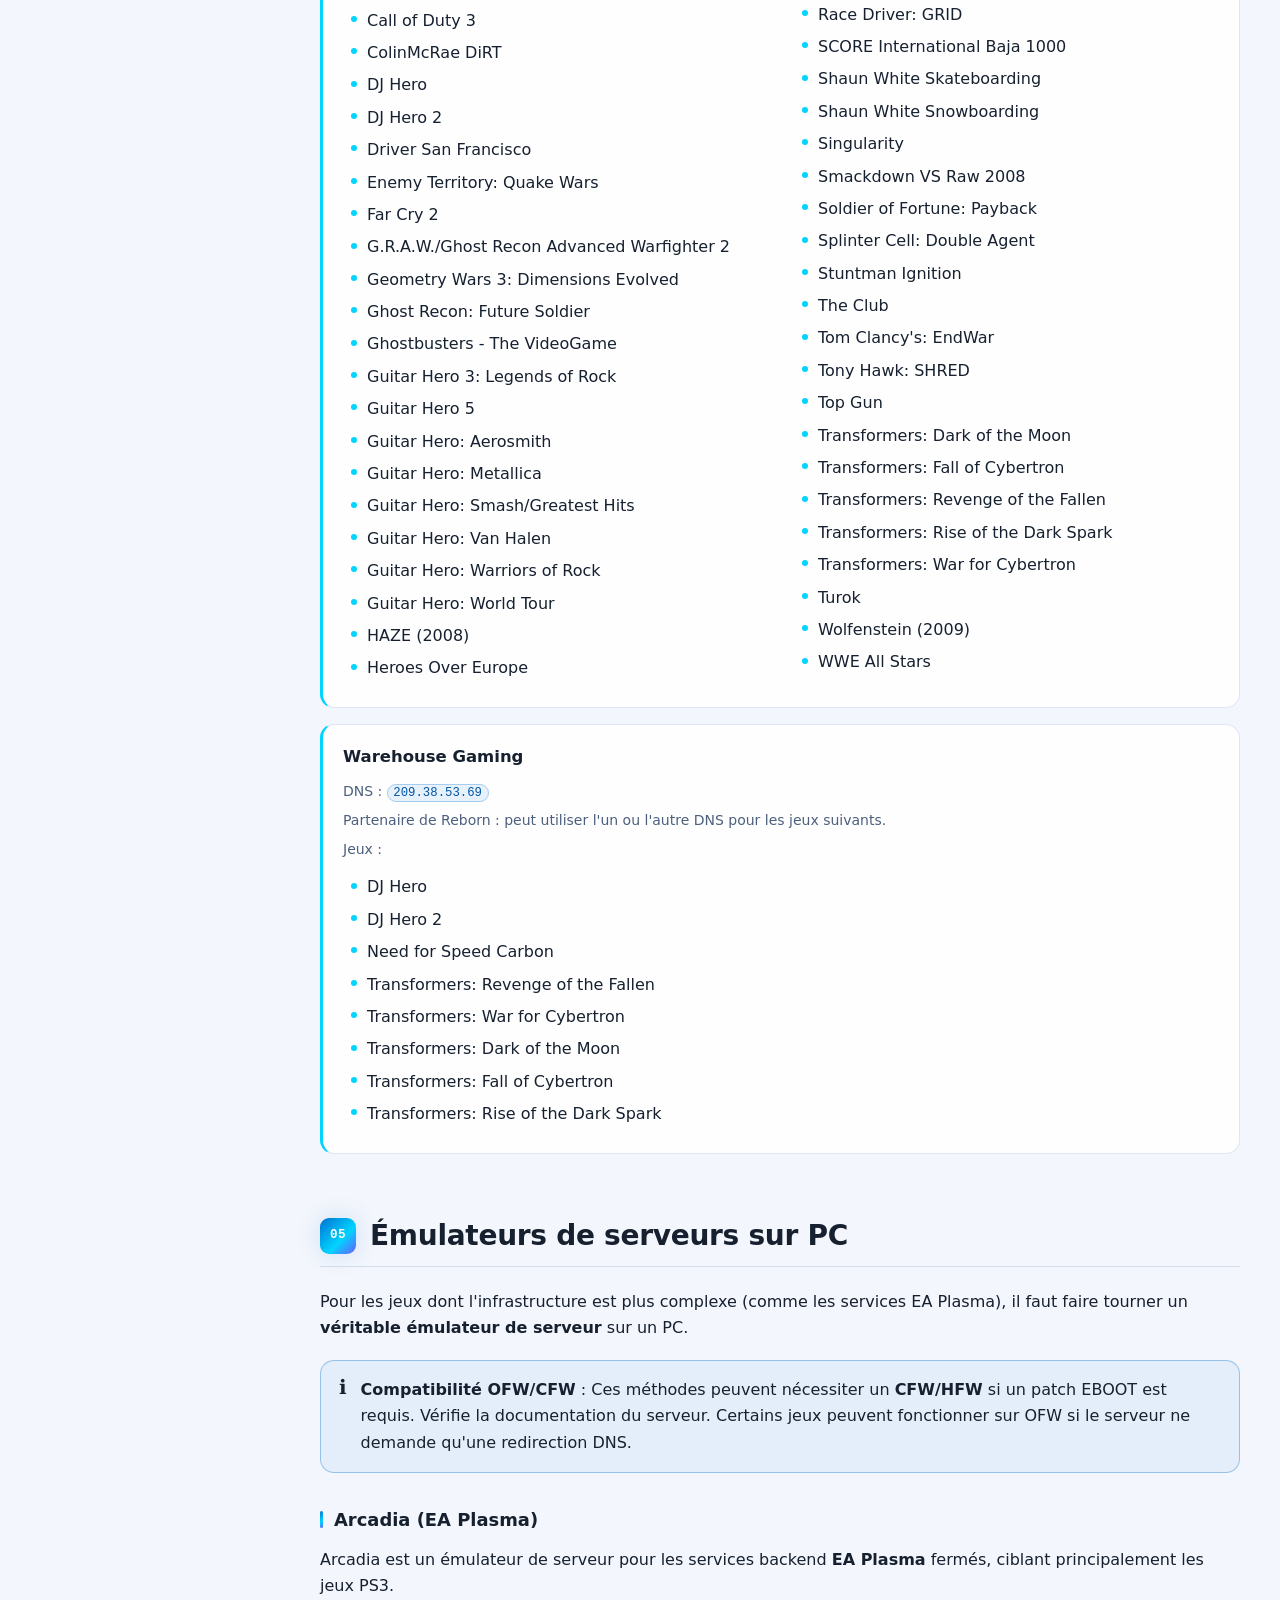
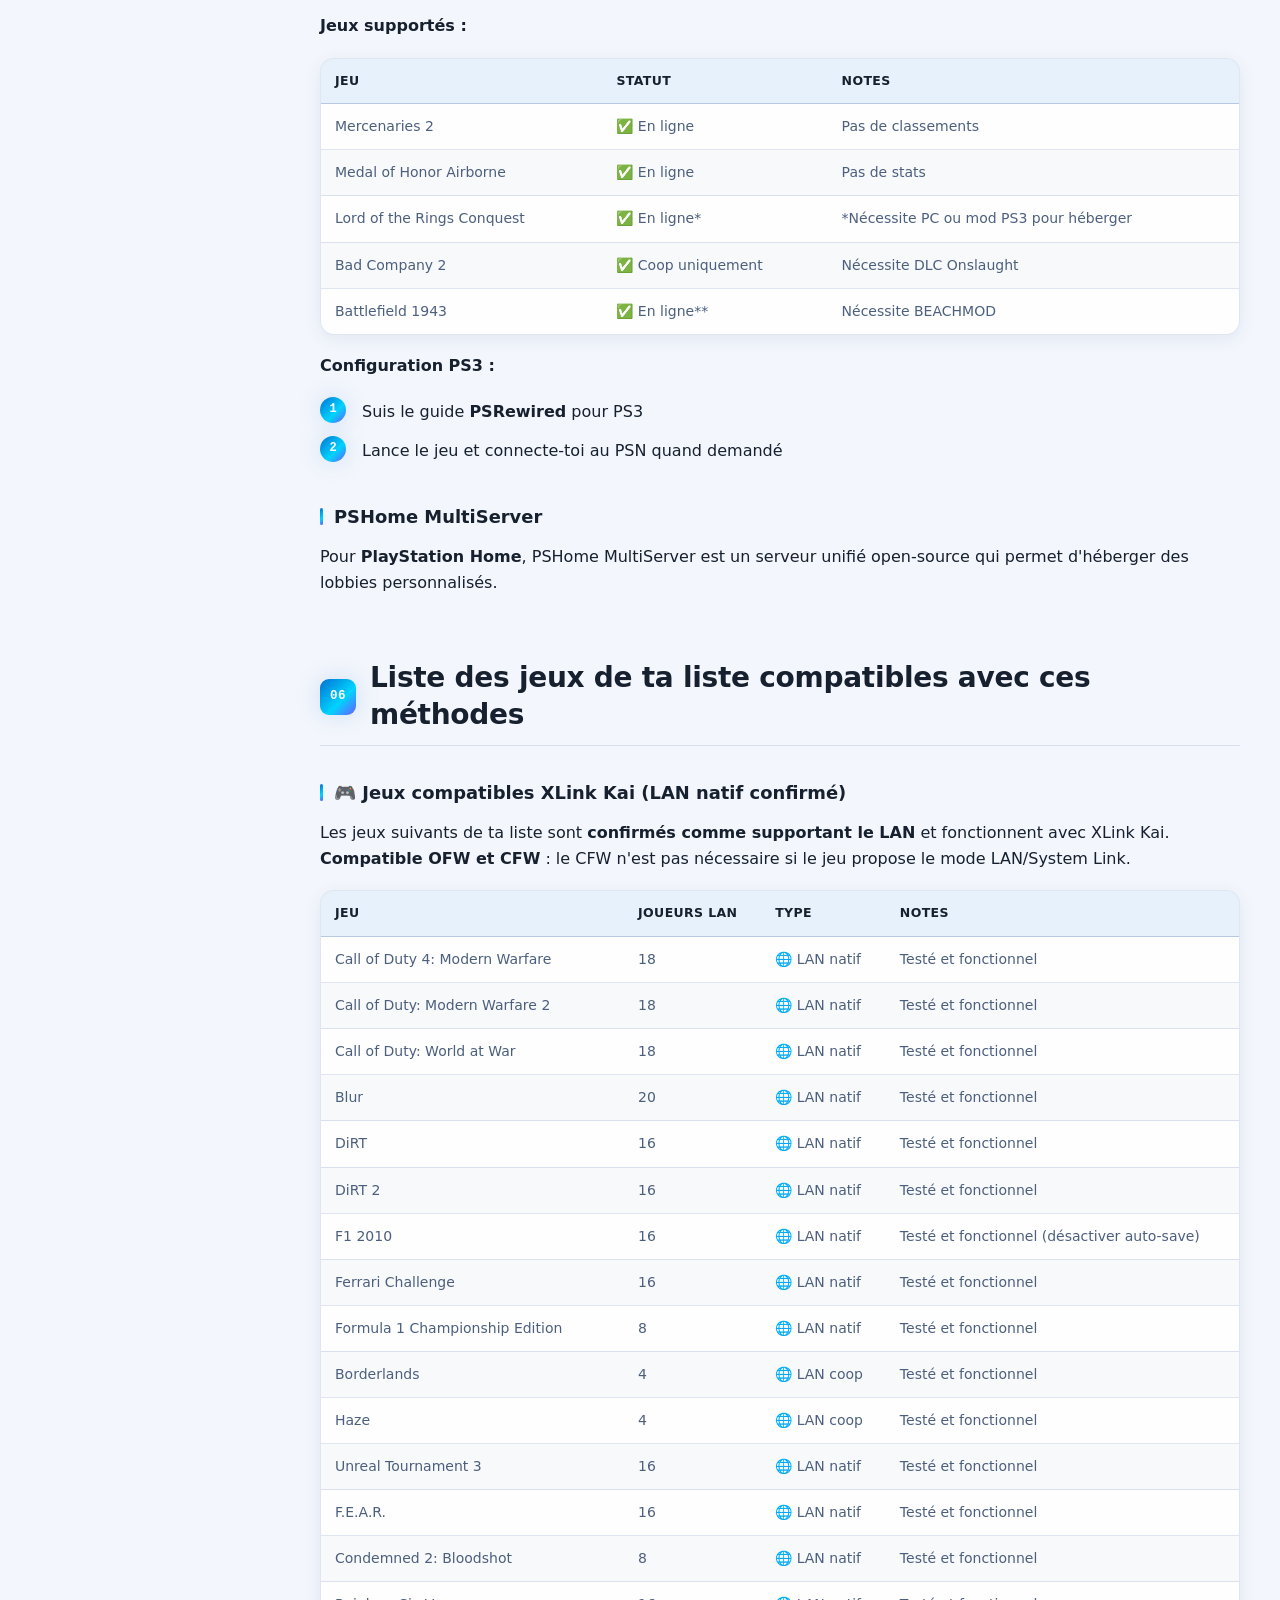
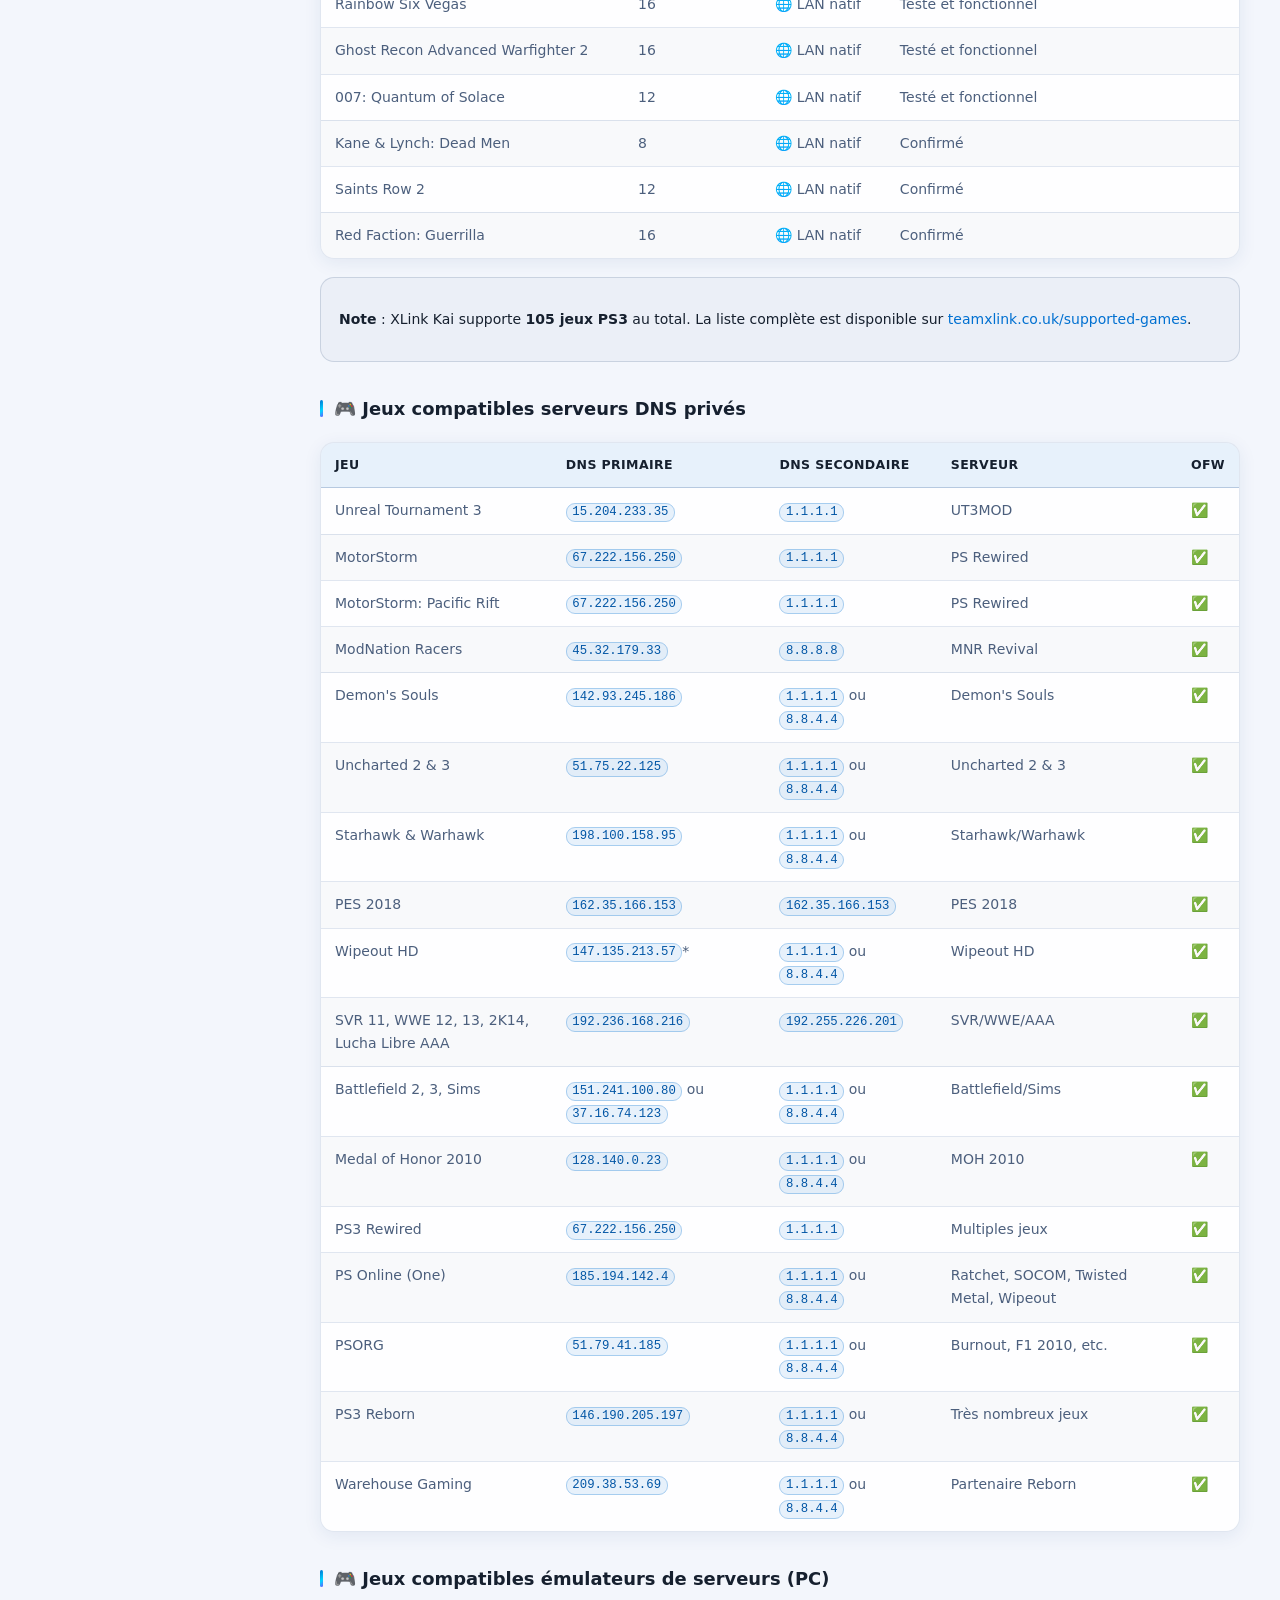
==== commit 895ca5b1: "MAJ suite site.webmanifest" ====
--- a/index.html
+++ b/index.html
@@ -9,7 +9,7 @@
   <meta name="author" content="Communauté PS3 Revival">
 
   <!-- PWA -->
-  <link rel="manifest" href="site.manifest">
+  <link rel="manifest" href="site.webmanifest">
   <meta name="mobile-web-app-capable" content="yes">
   <meta name="apple-mobile-web-app-capable" content="yes">
   <meta name="apple-mobile-web-app-status-bar-style" content="black-translucent">
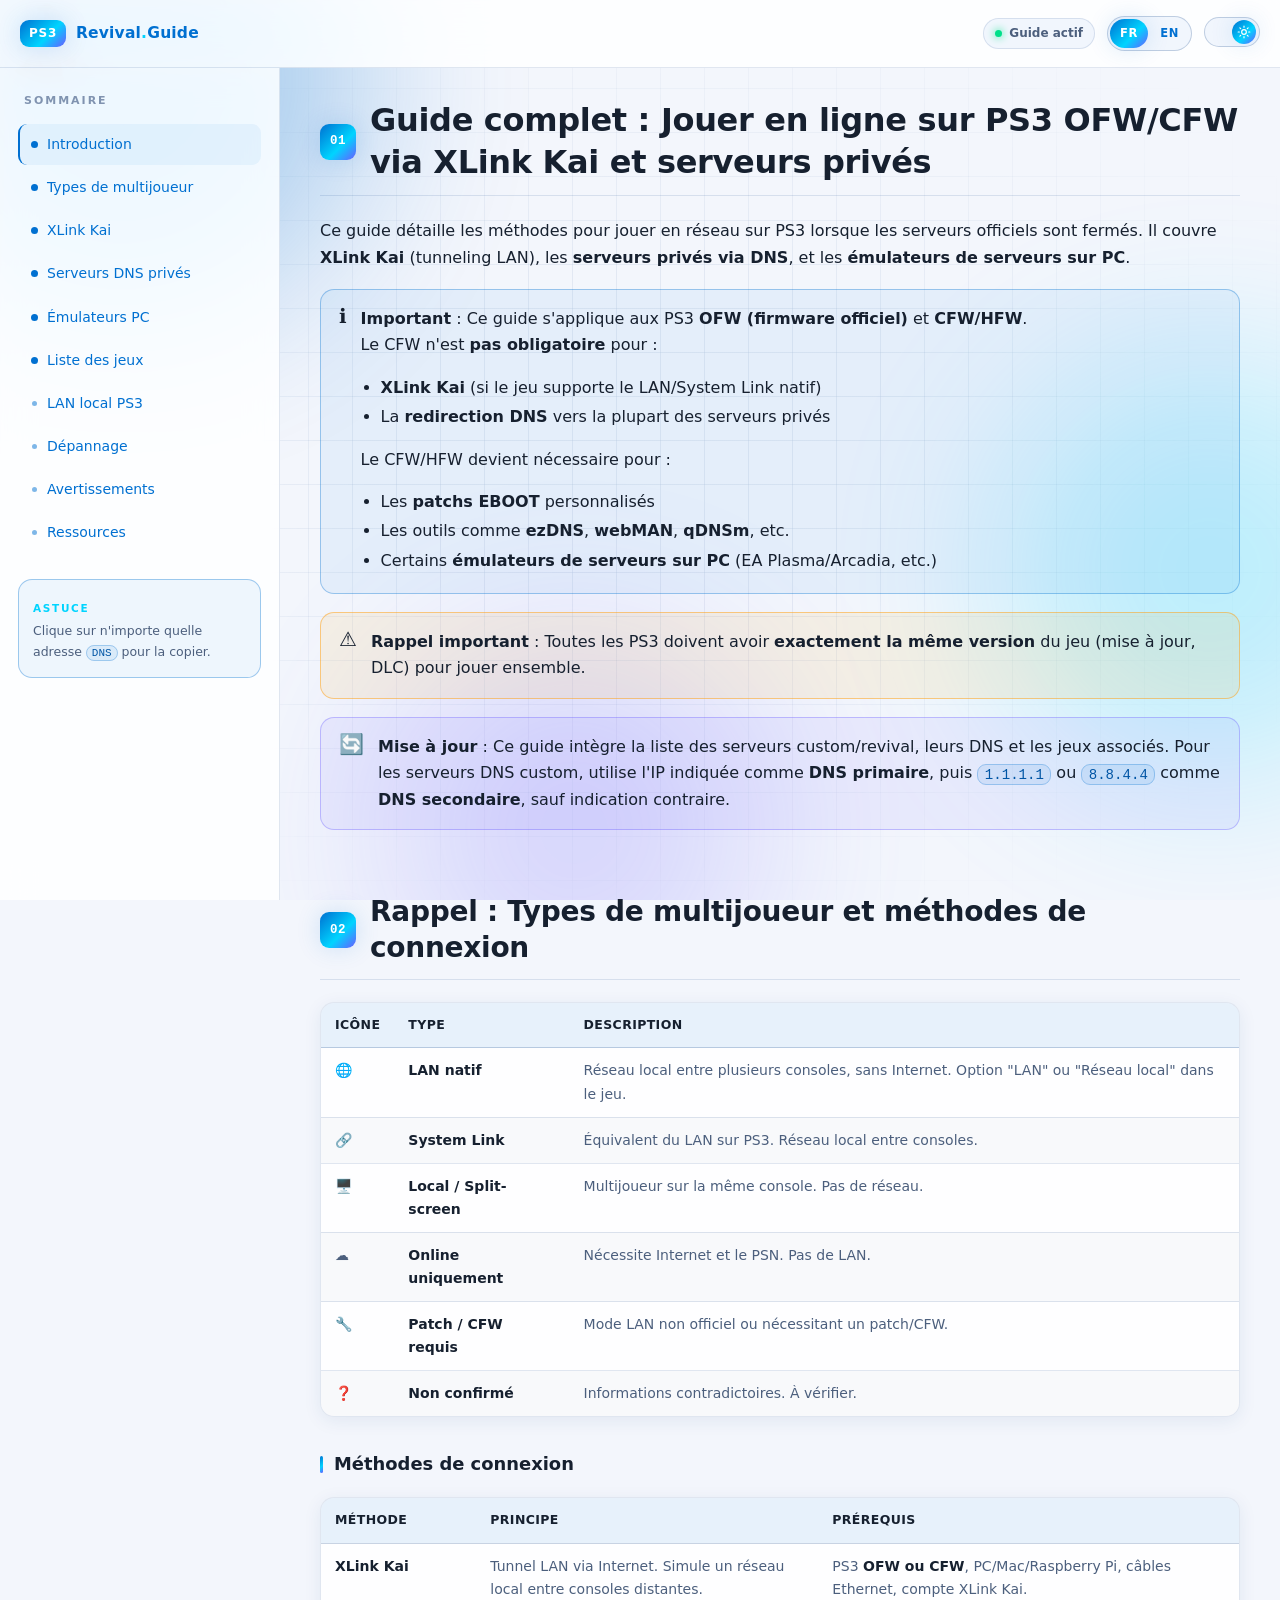
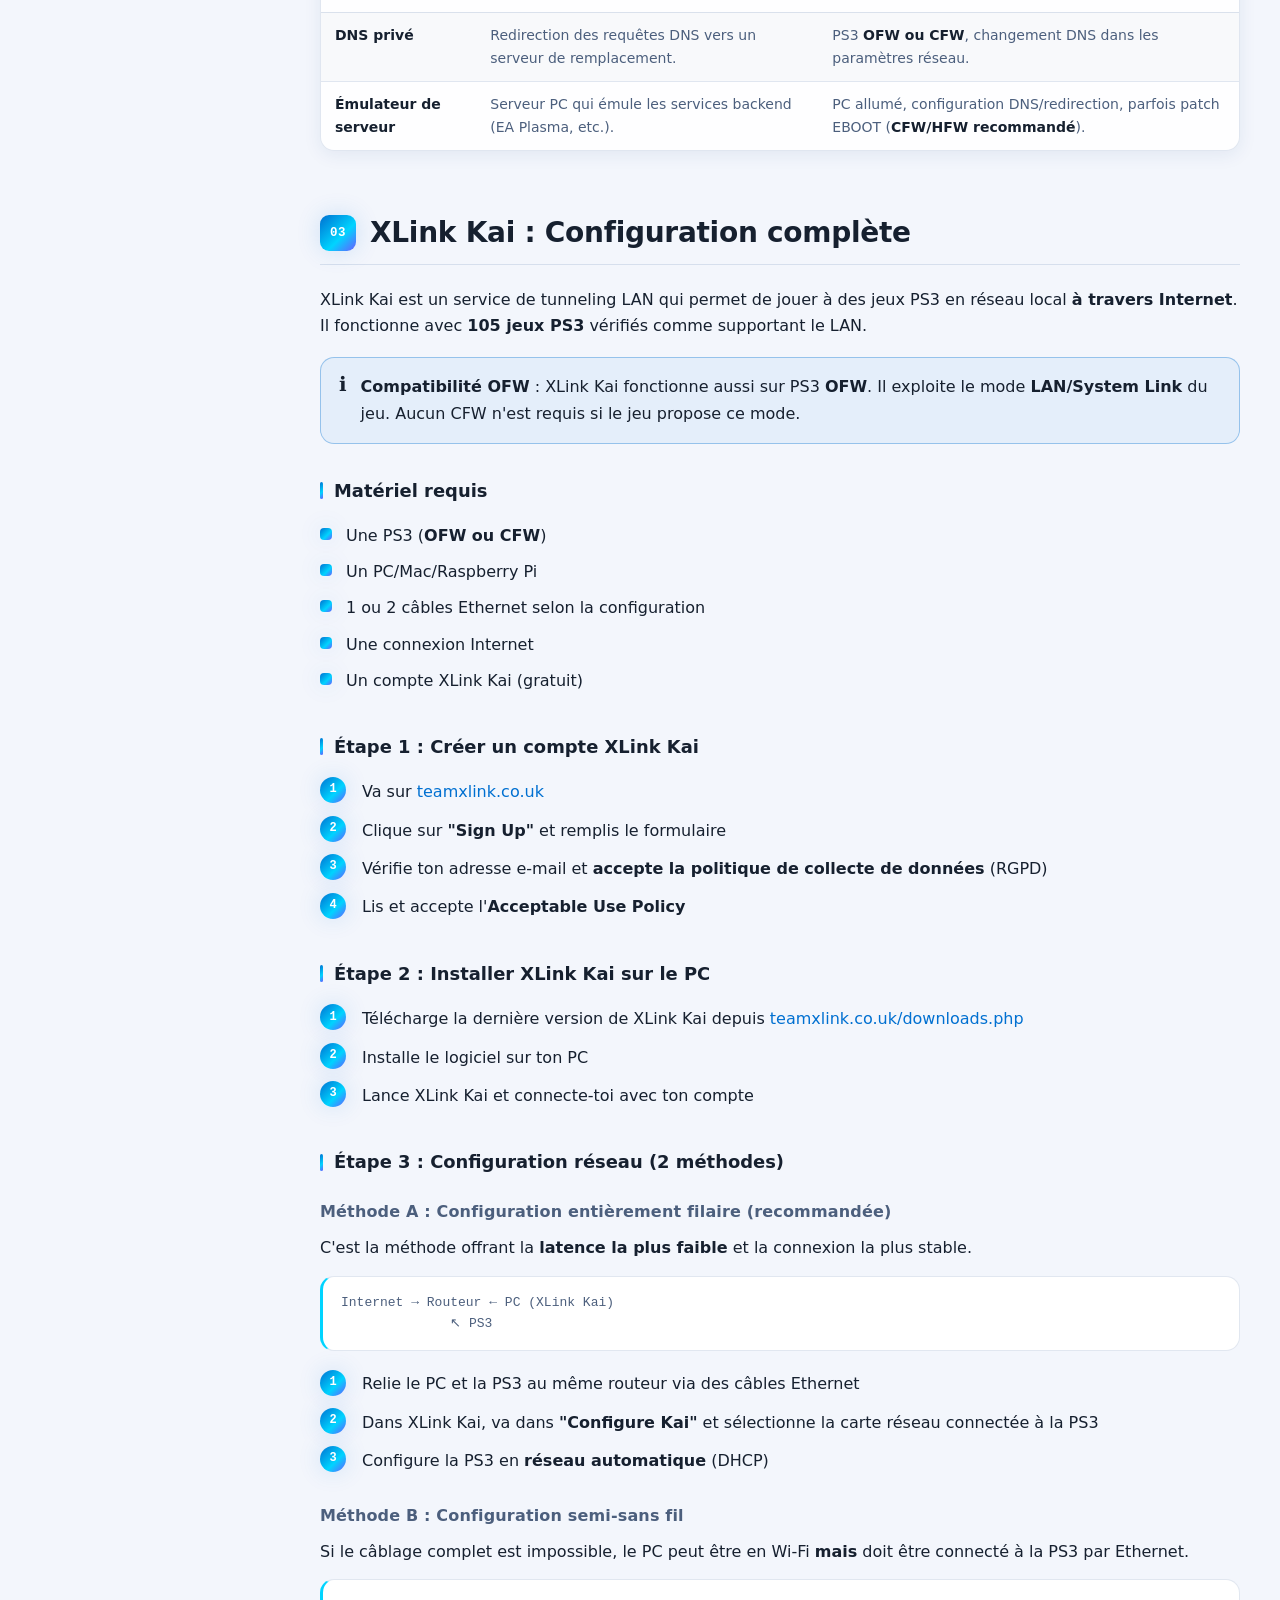
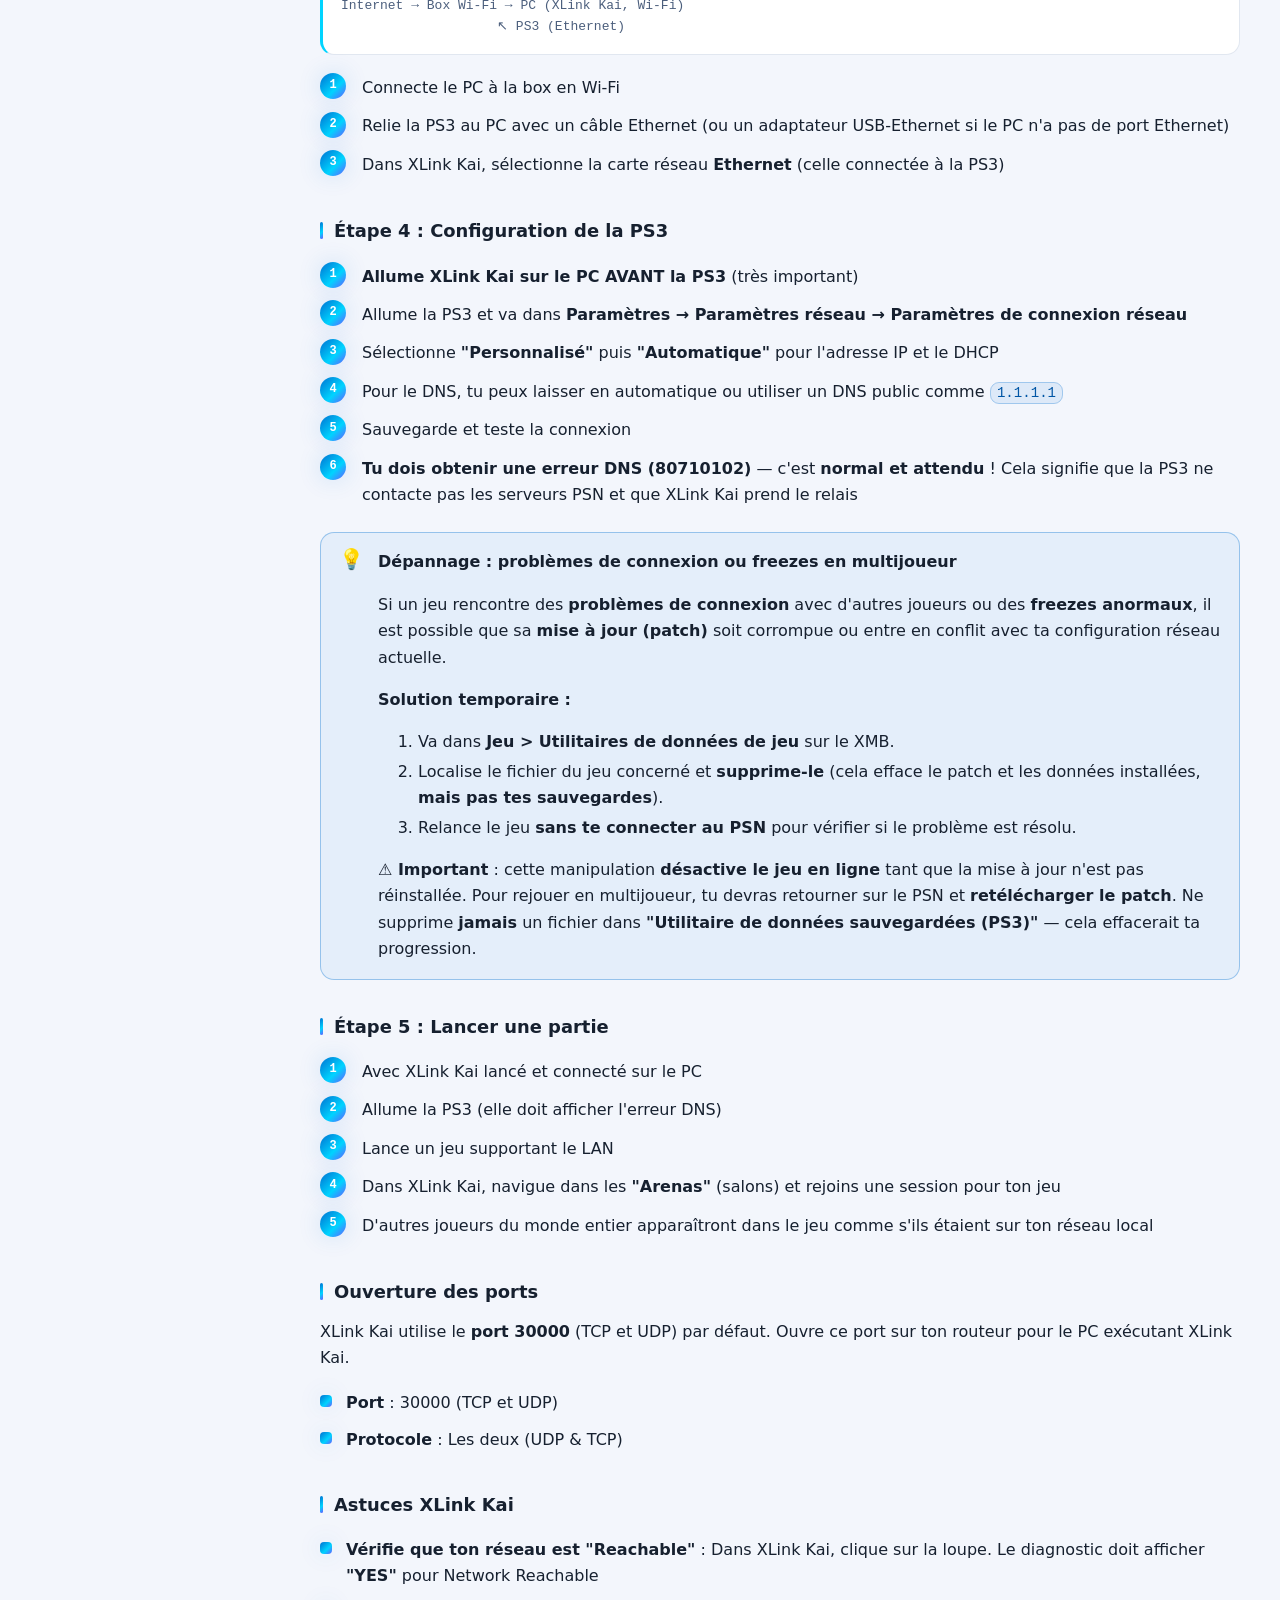
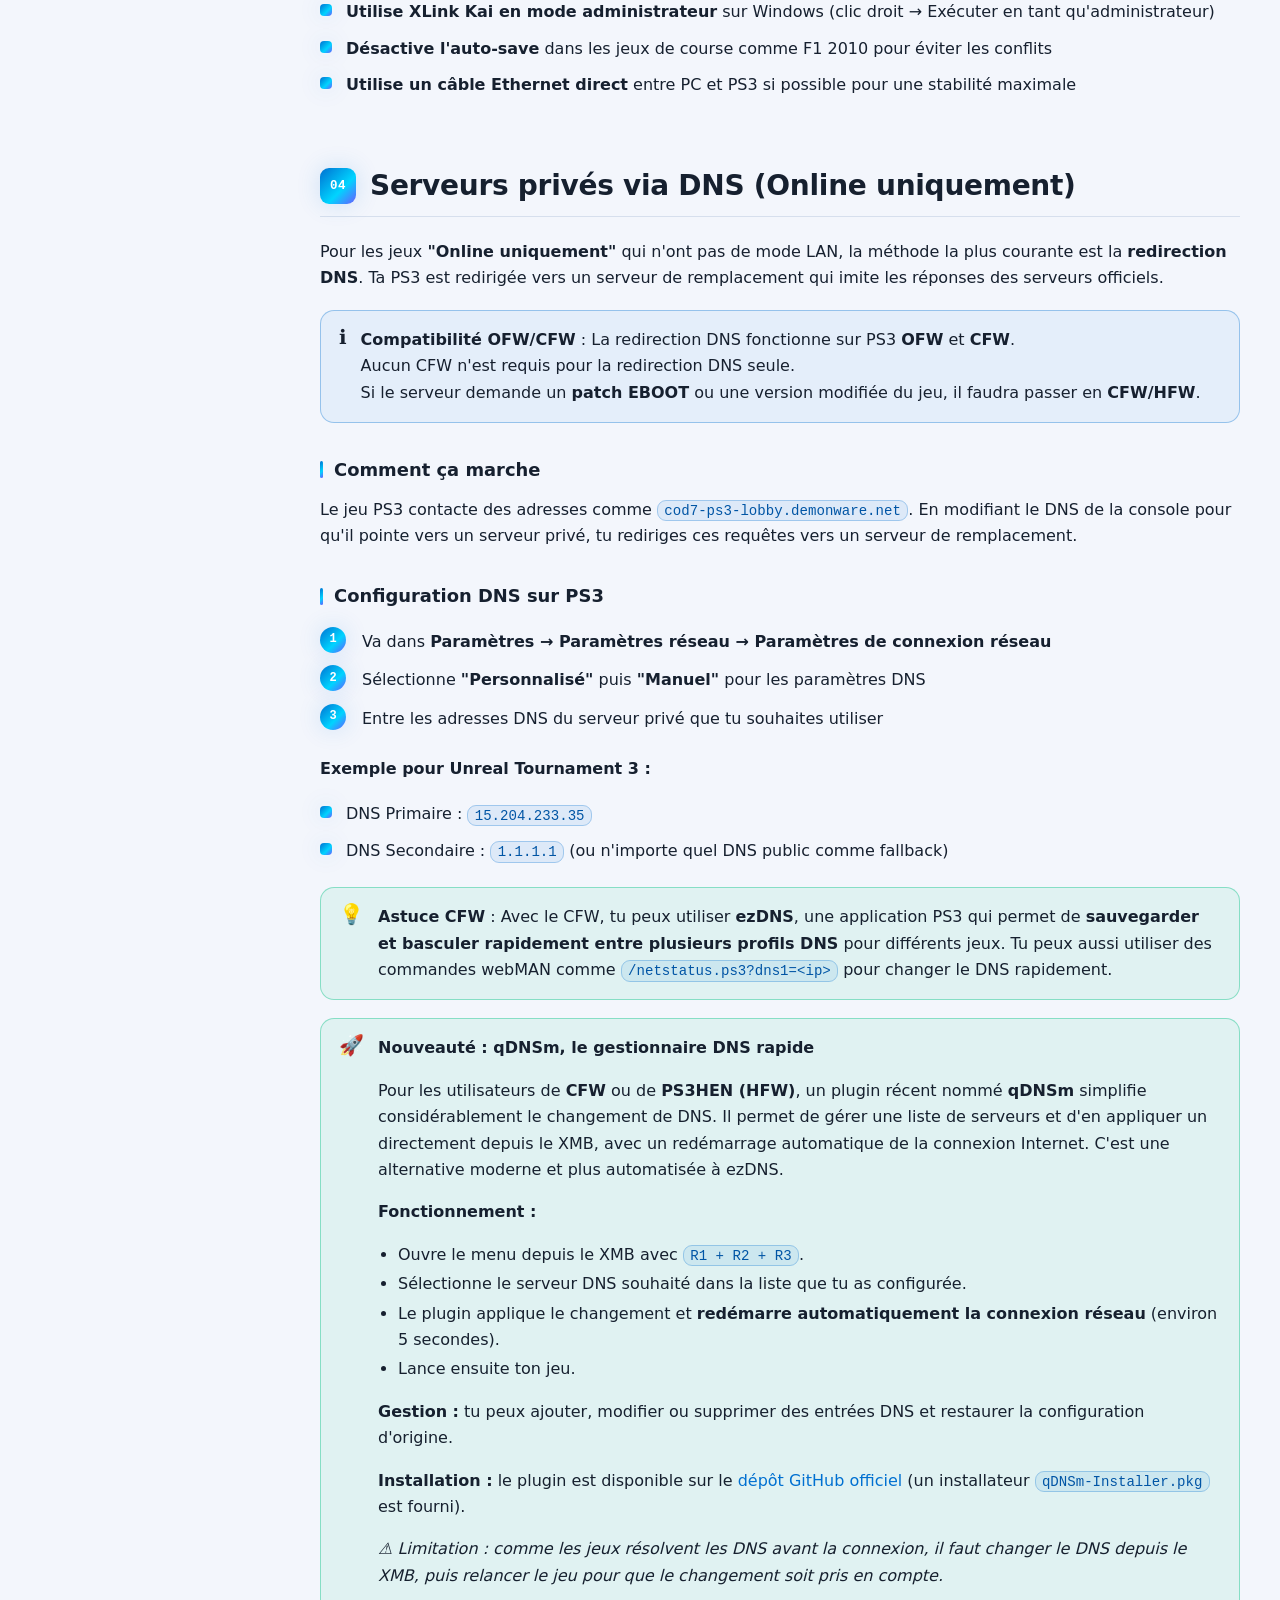
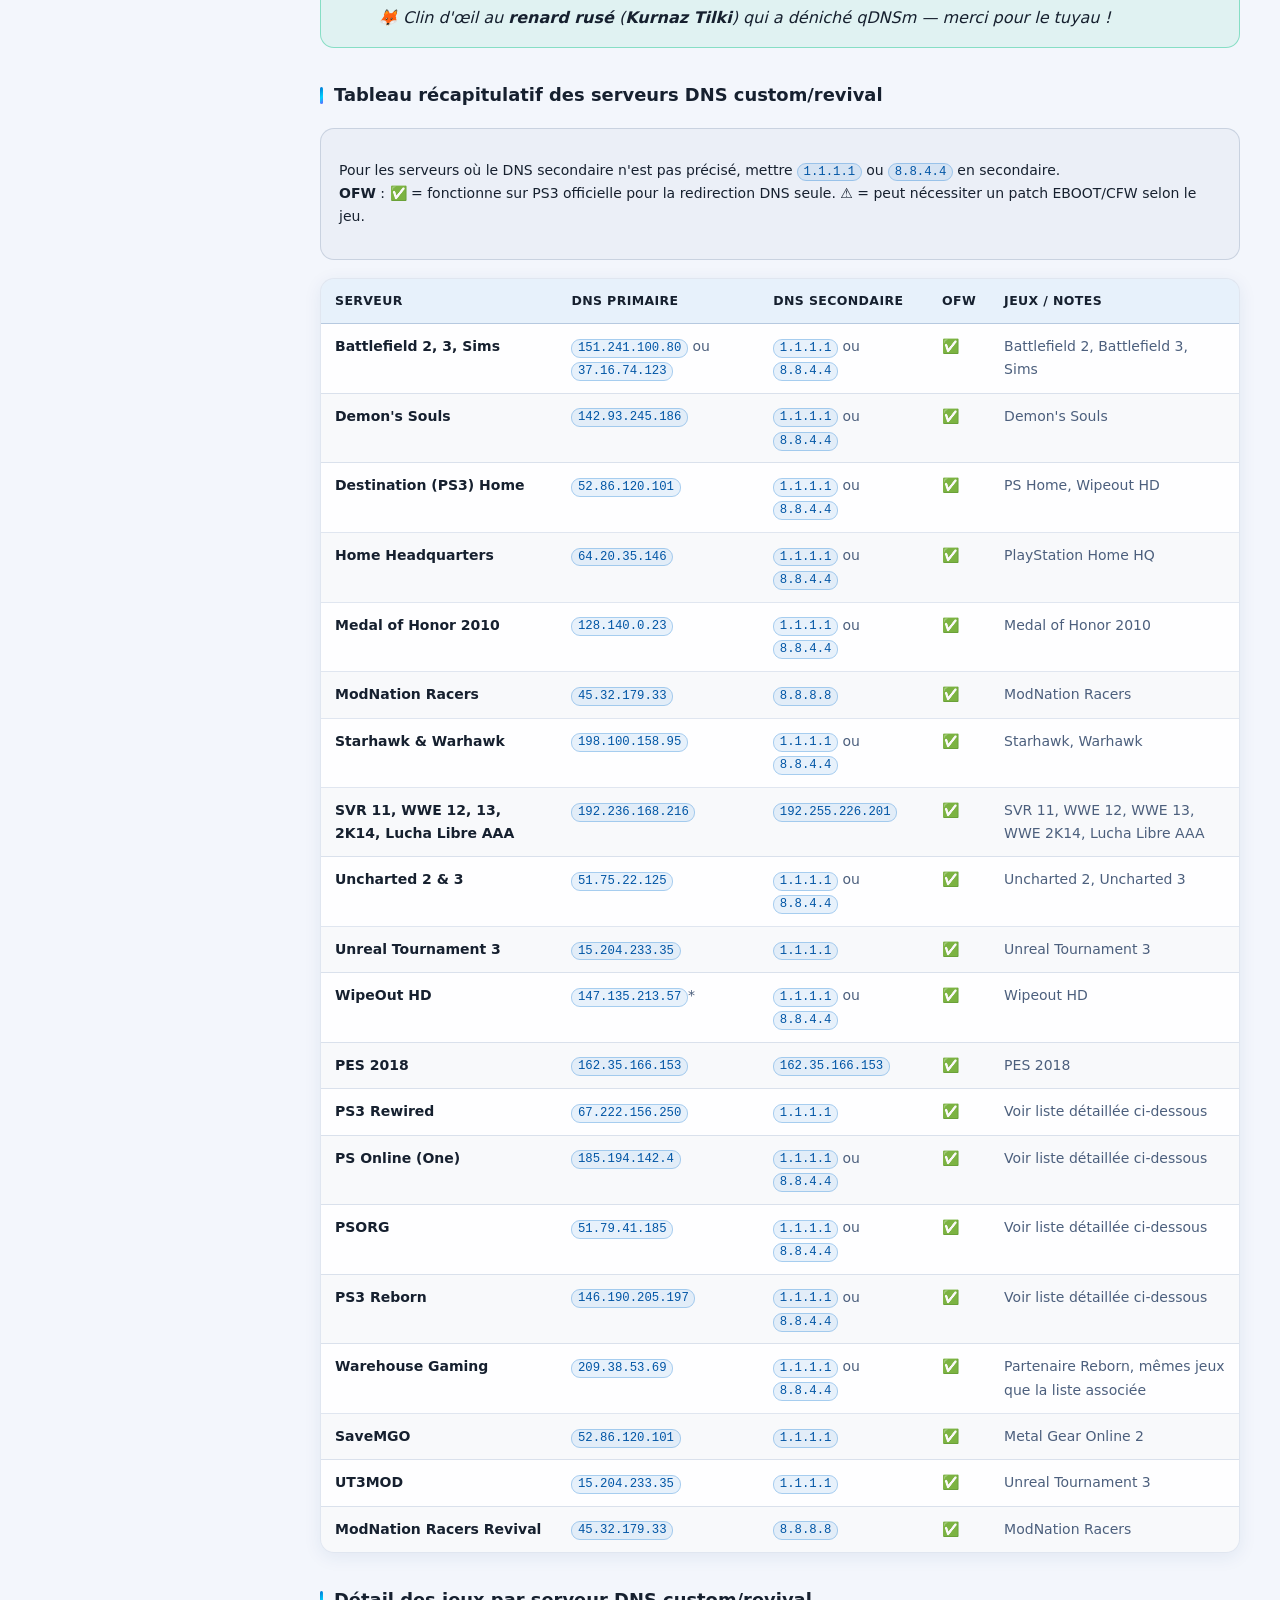
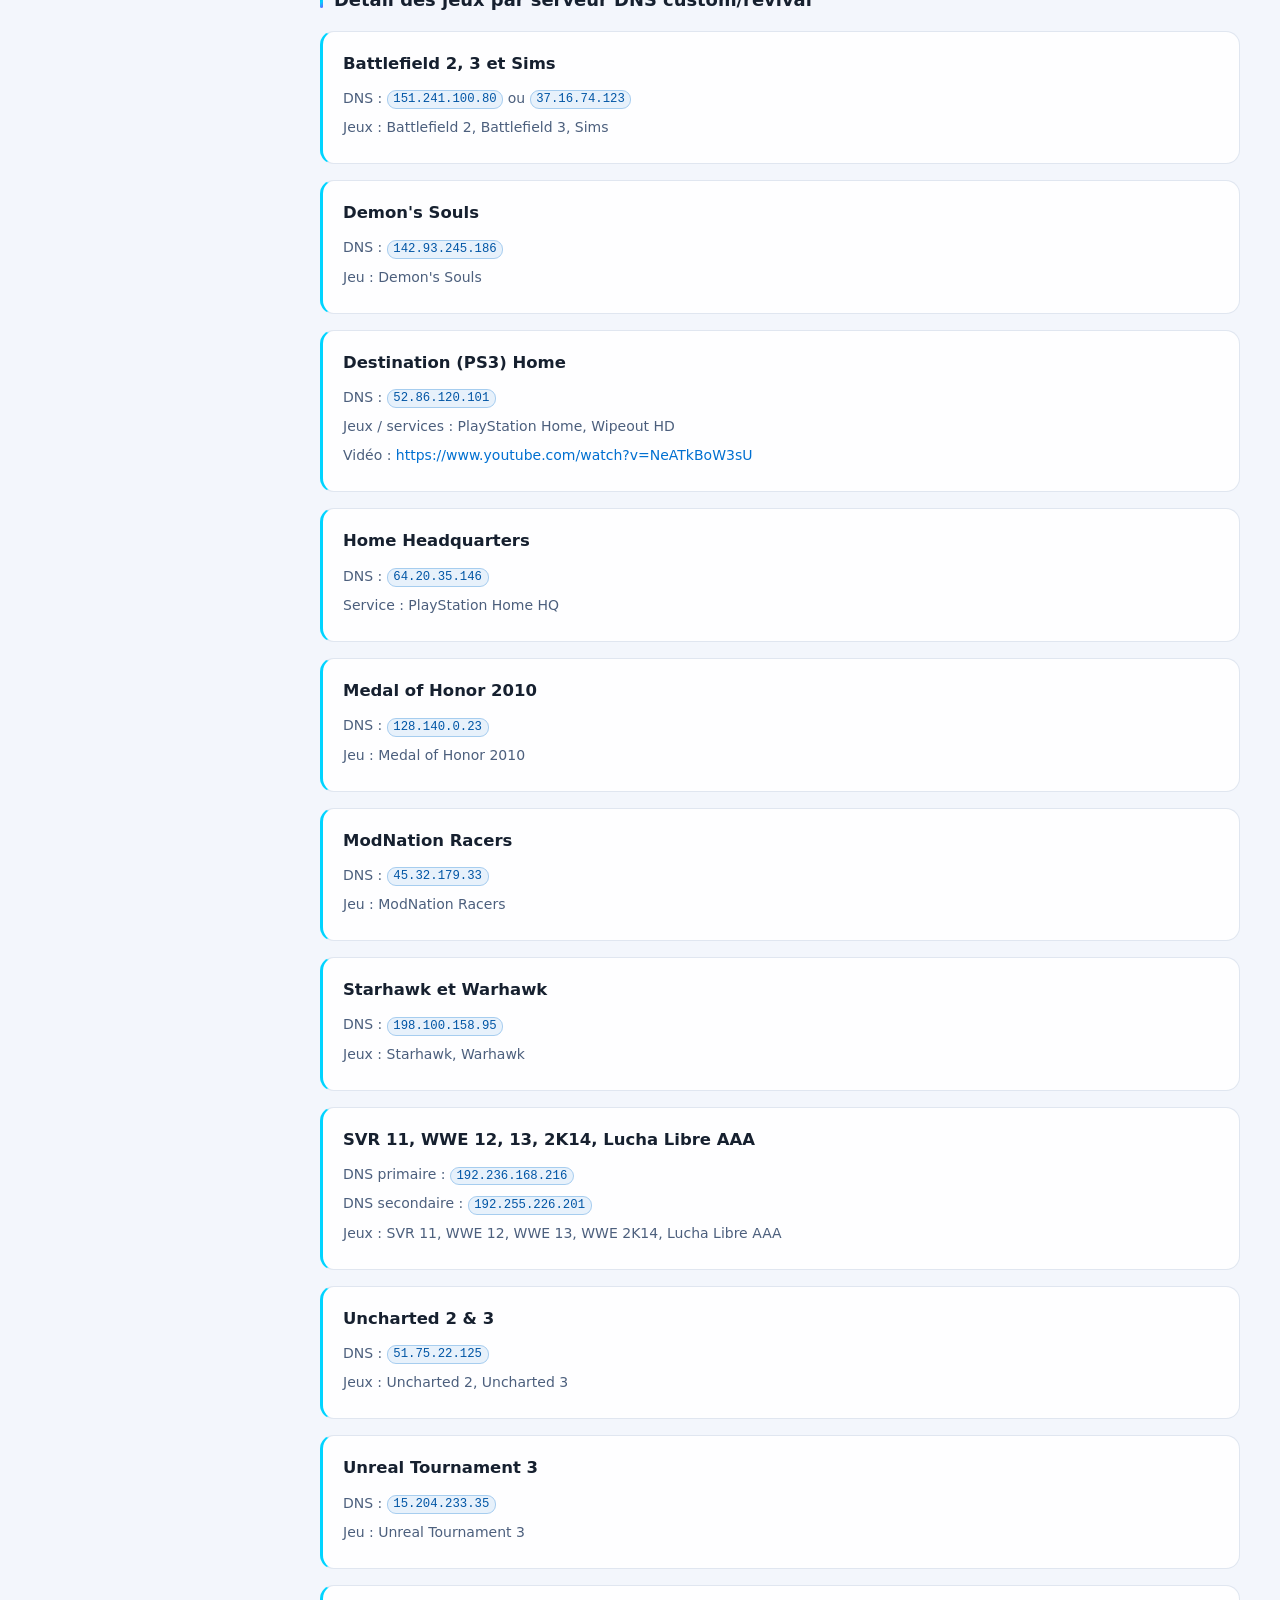
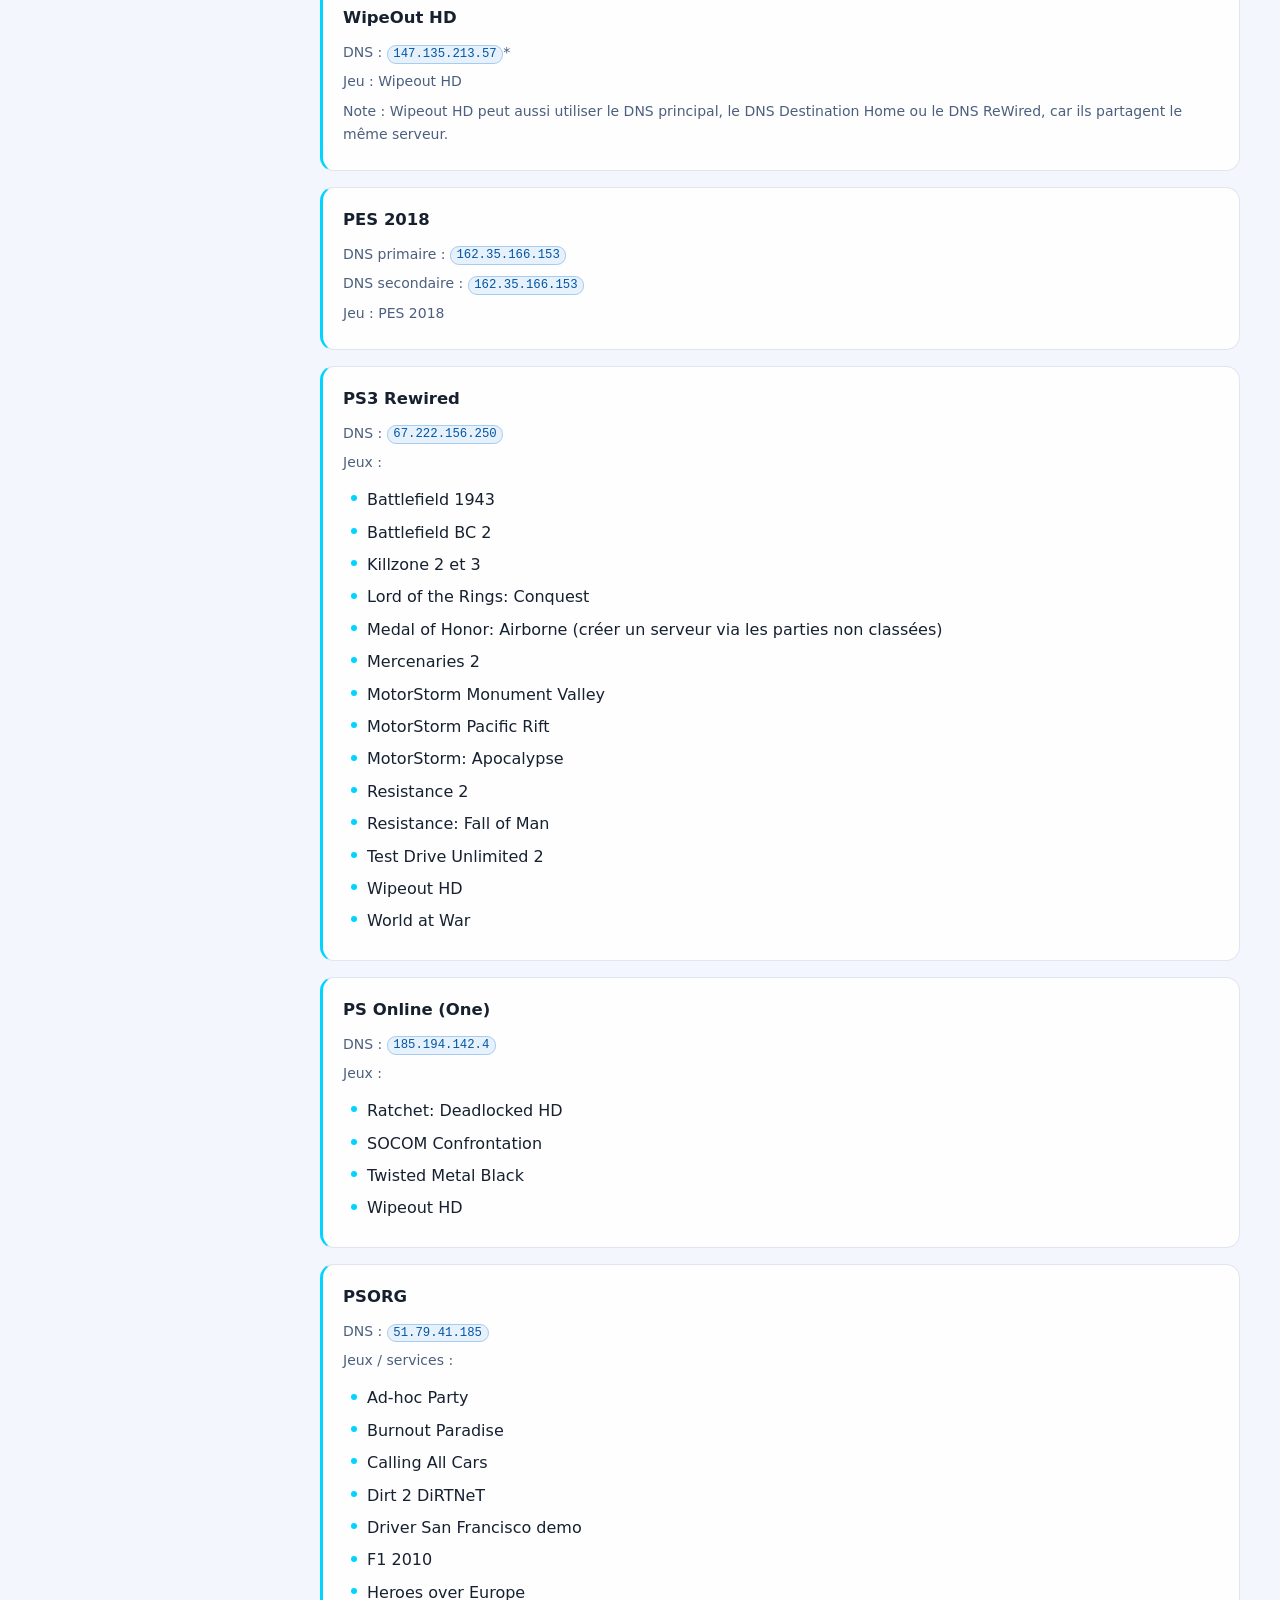
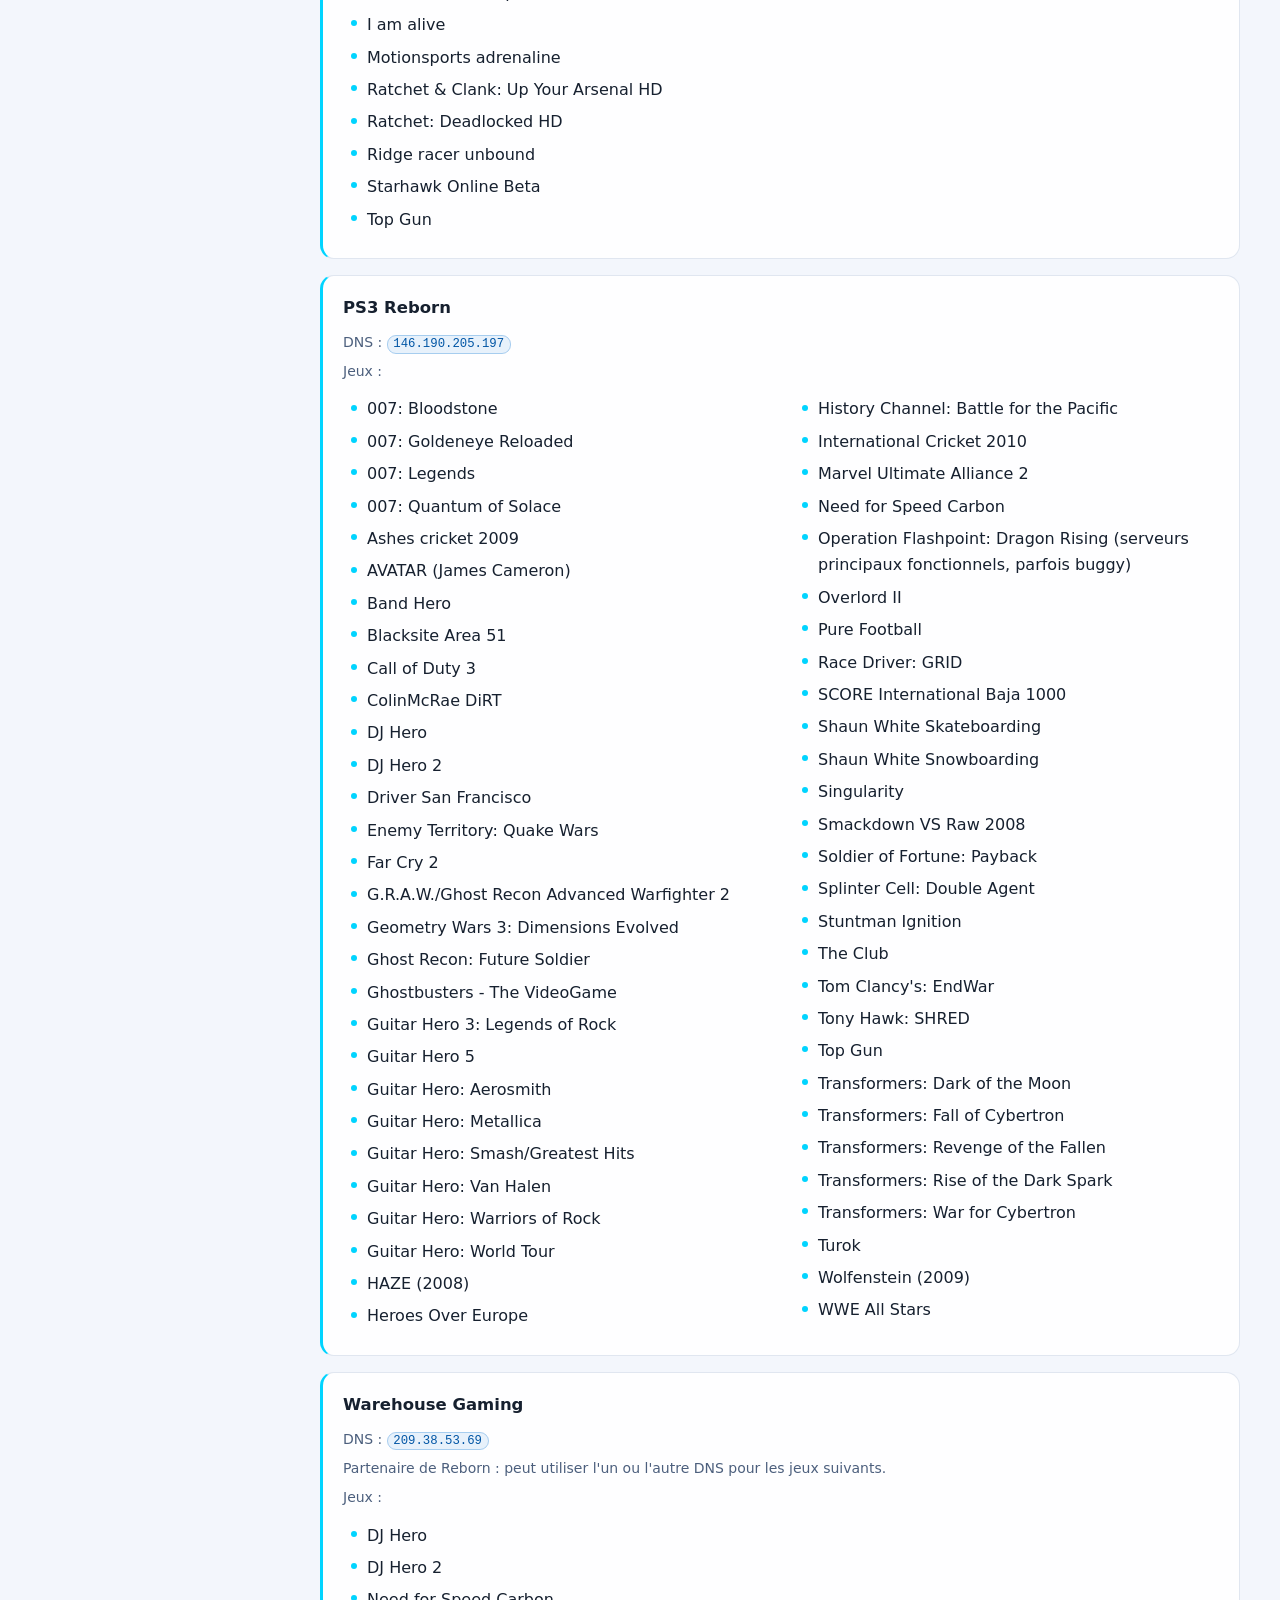
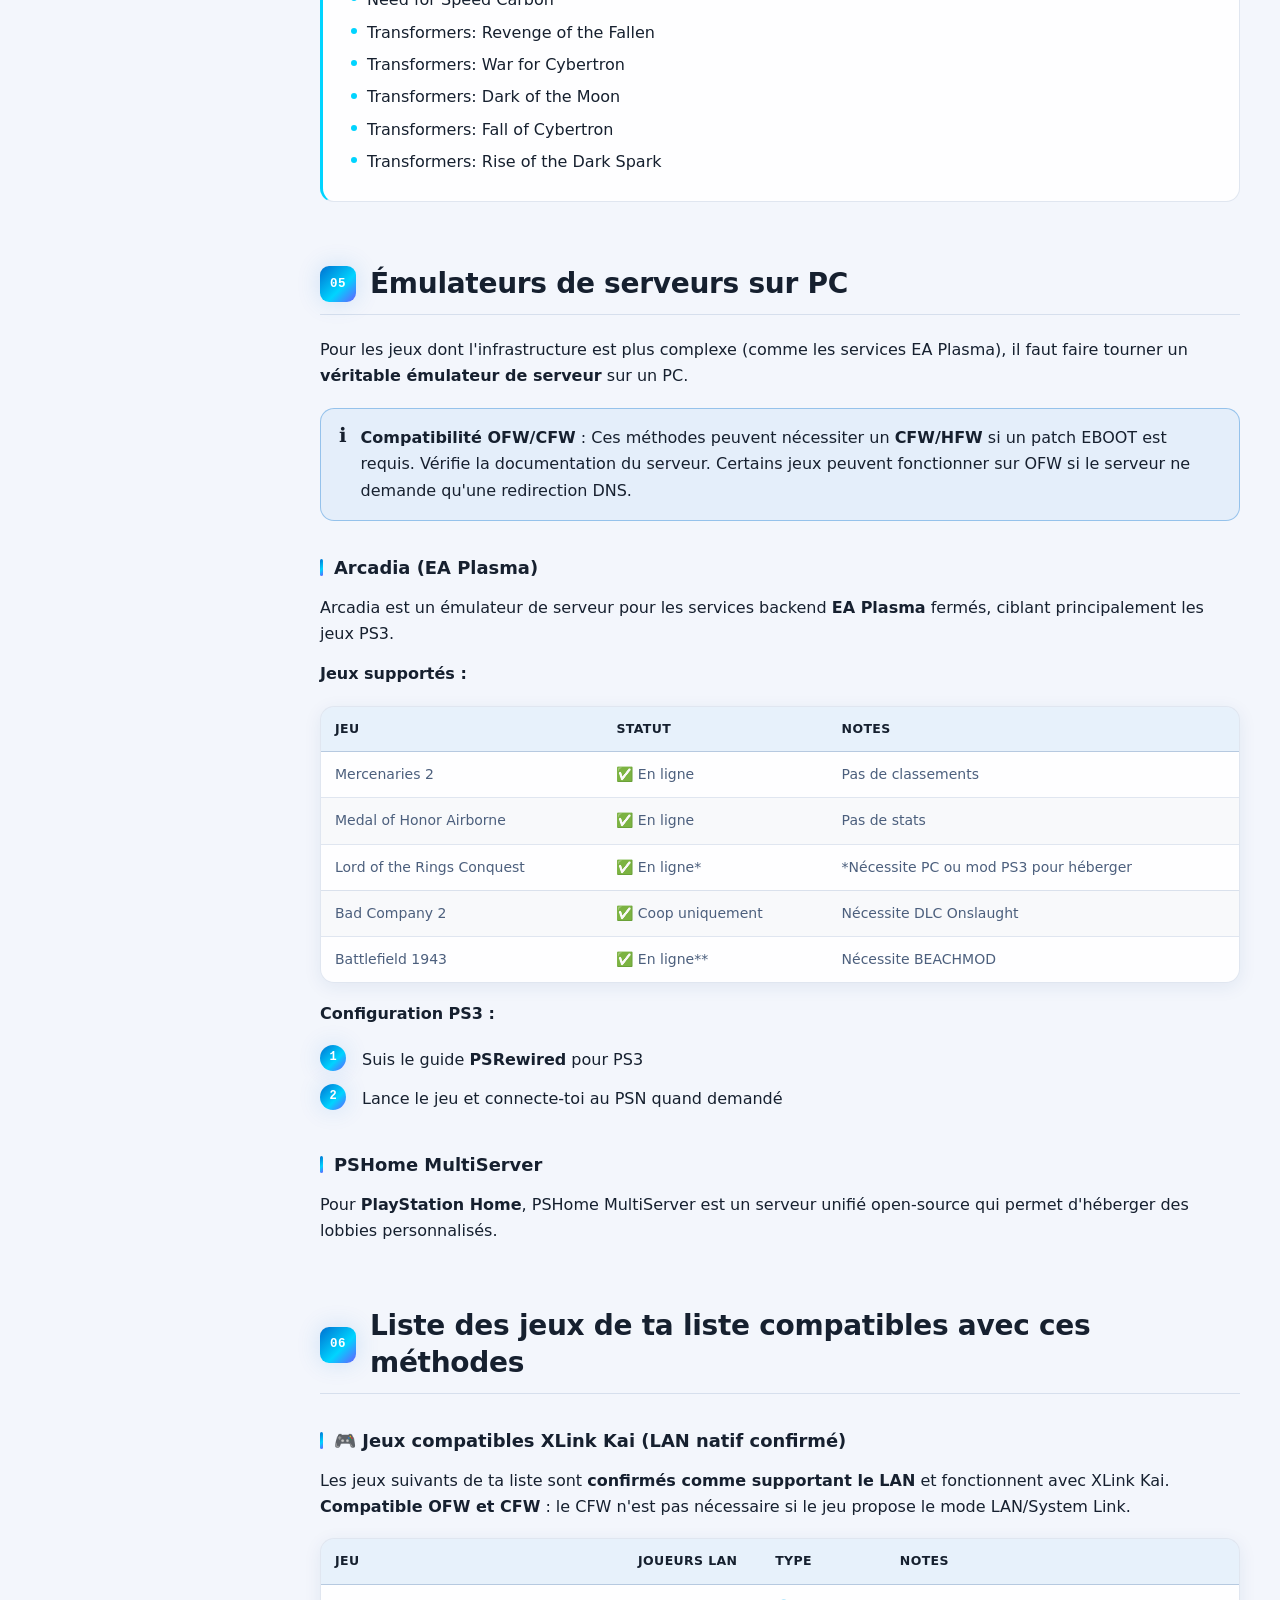
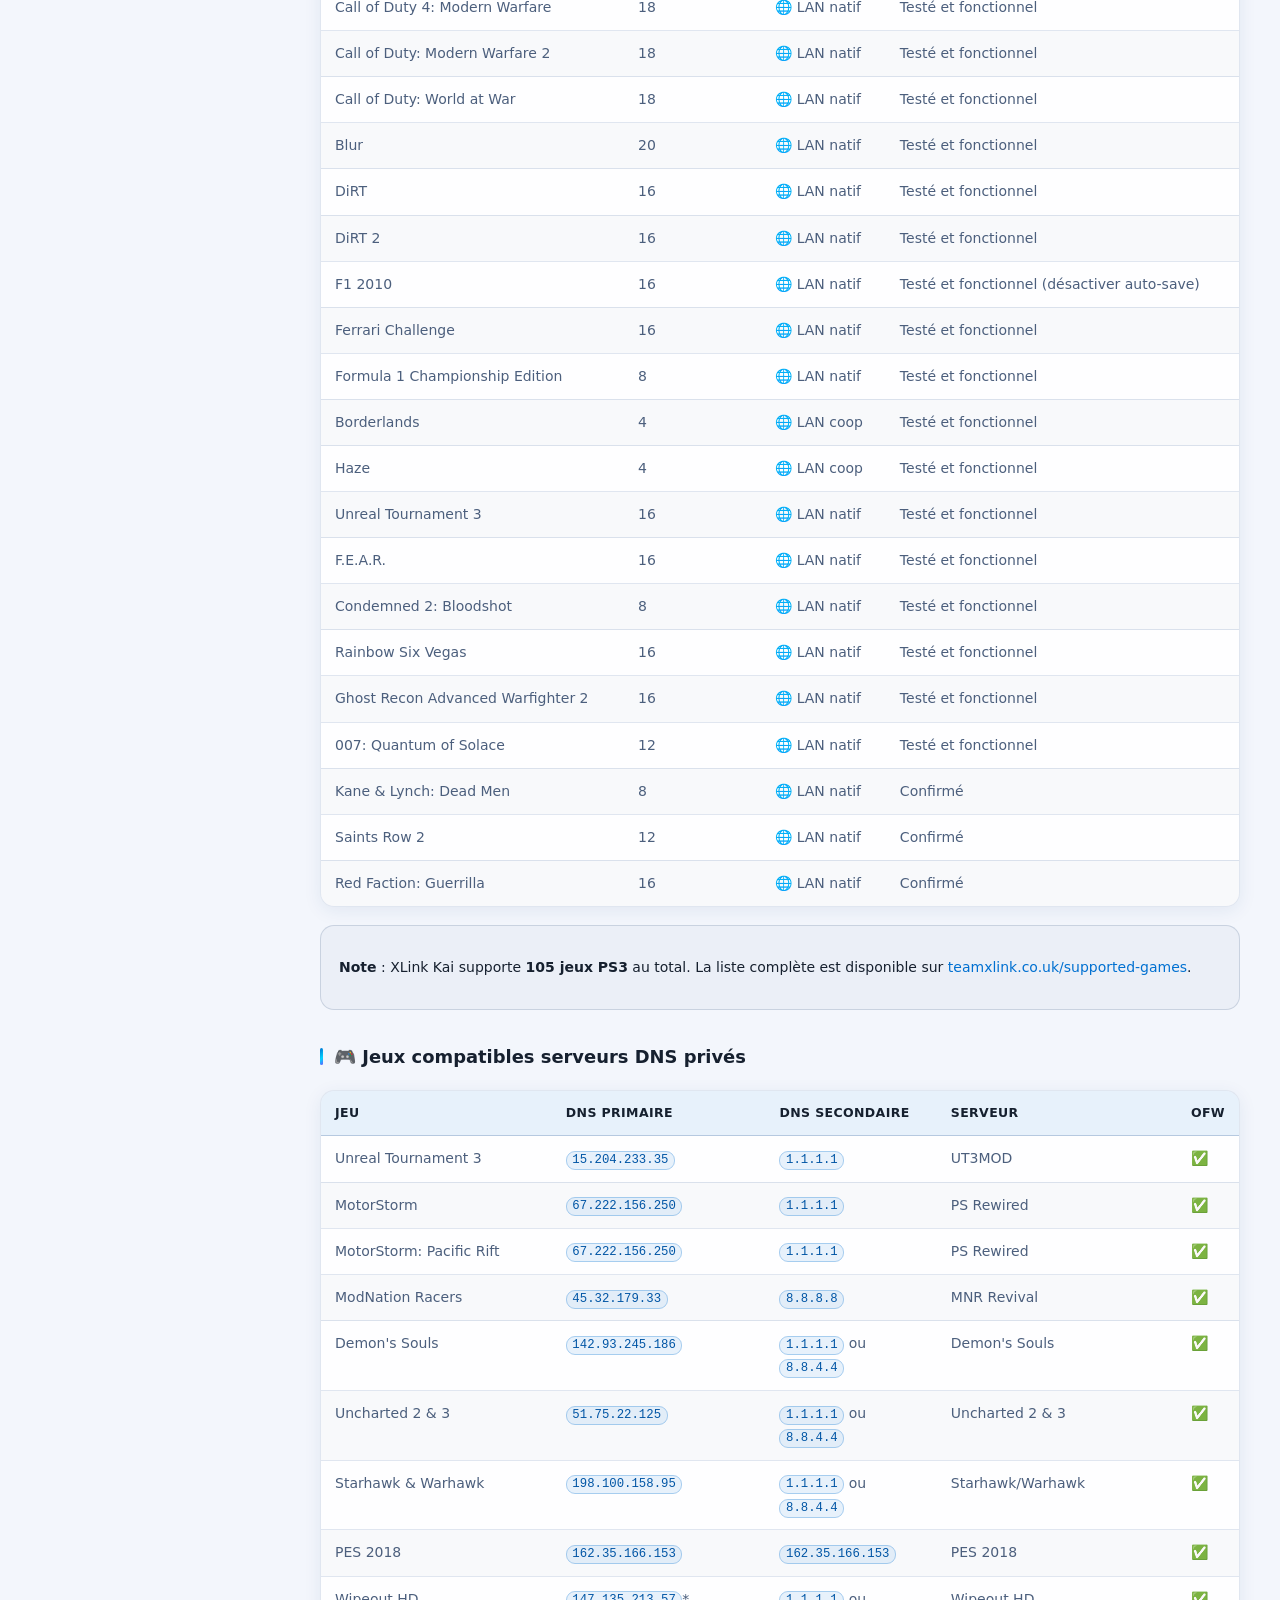
==== commit 090f0199: "integration de qDNSm" ====
--- a/index.html
+++ b/index.html
@@ -141,7 +141,7 @@
             <p>Le CFW/HFW devient nécessaire pour :</p>
             <ul>
               <li>Les <strong>patchs EBOOT</strong> personnalisés</li>
-              <li>Les outils comme <strong>ezDNS</strong>, <strong>webMAN</strong>, etc.</li>
+              <li>Les outils comme <strong>ezDNS</strong>, <strong>webMAN</strong>, <strong>qDNSm</strong>, etc.</li>
               <li>Certains <strong>émulateurs de serveurs sur PC</strong> (EA Plasma/Arcadia, etc.)</li>
             </ul>
           </div>
@@ -349,6 +349,25 @@
           <div class="callout__icon">💡</div>
           <div class="callout__content">
             <p><strong>Astuce CFW</strong> : Avec le CFW, tu peux utiliser <strong>ezDNS</strong>, une application PS3 qui permet de <strong>sauvegarder et basculer rapidement entre plusieurs profils DNS</strong> pour différents jeux. Tu peux aussi utiliser des commandes webMAN comme <code>/netstatus.ps3?dns1=&lt;ip&gt;</code> pour changer le DNS rapidement.</p>
+          </div>
+        </div>
+
+        <div class="callout callout--tip">
+          <div class="callout__icon">🚀</div>
+          <div class="callout__content">
+            <p><strong>Nouveauté : qDNSm, le gestionnaire DNS rapide</strong></p>
+            <p>Pour les utilisateurs de <strong>CFW</strong> ou de <strong>PS3HEN (HFW)</strong>, un plugin récent nommé <strong>qDNSm</strong> simplifie considérablement le changement de DNS. Il permet de gérer une liste de serveurs et d'en appliquer un directement depuis le XMB, avec un redémarrage automatique de la connexion Internet. C'est une alternative moderne et plus automatisée à ezDNS.</p>
+            <p><strong>Fonctionnement :</strong></p>
+            <ul>
+              <li>Ouvre le menu depuis le XMB avec <code>R1 + R2 + R3</code>.</li>
+              <li>Sélectionne le serveur DNS souhaité dans la liste que tu as configurée.</li>
+              <li>Le plugin applique le changement et <strong>redémarre automatiquement la connexion réseau</strong> (environ 5 secondes).</li>
+              <li>Lance ensuite ton jeu.</li>
+            </ul>
+            <p><strong>Gestion :</strong> tu peux ajouter, modifier ou supprimer des entrées DNS et restaurer la configuration d'origine.</p>
+            <p><strong>Installation :</strong> le plugin est disponible sur le <a href="https://github.com/Tha14/qDNSm" target="_blank" rel="noopener">dépôt GitHub officiel</a> (un installateur <code>qDNSm-Installer.pkg</code> est fourni).</p>
+            <p><em>⚠️ Limitation : comme les jeux résolvent les DNS avant la connexion, il faut changer le DNS depuis le XMB, puis relancer le jeu pour que le changement soit pris en compte.</em></p>
+			<p><em>🦊 Clin d'œil au <strong>renard rusé</strong> (<strong>Kurnaz Tilki</strong>) qui a déniché qDNSm — merci pour le tuyau !</em></p>
           </div>
         </div>
 
@@ -823,10 +842,12 @@
           <li><a href="https://docs.google.com/spreadsheets/d/1Wn2EkQj_bZpgrT-xiDbqHkx91jcCHn34nXkl2Sv0GOs/edit#gid=0" target="_blank" rel="noopener"><strong>Liste des serveurs privés PS3</strong> : Google Sheets - Private Server List</a></li>
           <li><a href="https://psrewired.com/" target="_blank" rel="noopener"><strong>PS Rewired</strong> : psrewired.com</a></li>
           <li><a href="https://github.com/valters-tomsons/arcadia" target="_blank" rel="noopener"><strong>Arcadia (EA Plasma)</strong> : github.com/valters-tomsons/arcadia</a></li>
+          <li><a href="https://github.com/Tha14/qDNSm" target="_blank" rel="noopener"><strong>qDNSm (Plugin DNS rapide)</strong> : github.com/Tha14/qDNSm</a></li>
           <li><a href="https://backloggd.com/u/SolarisTM/list/online-server-ps3" target="_blank" rel="noopener"><strong>Liste Online Server PS3</strong> : Backloggd - SolarisTM</a></li>
         </ul>
 
         <p class="footer-note"><em>Guide créé pour la communauté PS3 OFW/CFW. Bon jeu ! By LvSs7...Et vous...</em></p>
+		<em>🦊 Remerciement spécial à <strong>Kurnaz Tilki</strong> pour sa contribution.</em></p>
       </div>
     </section>
 
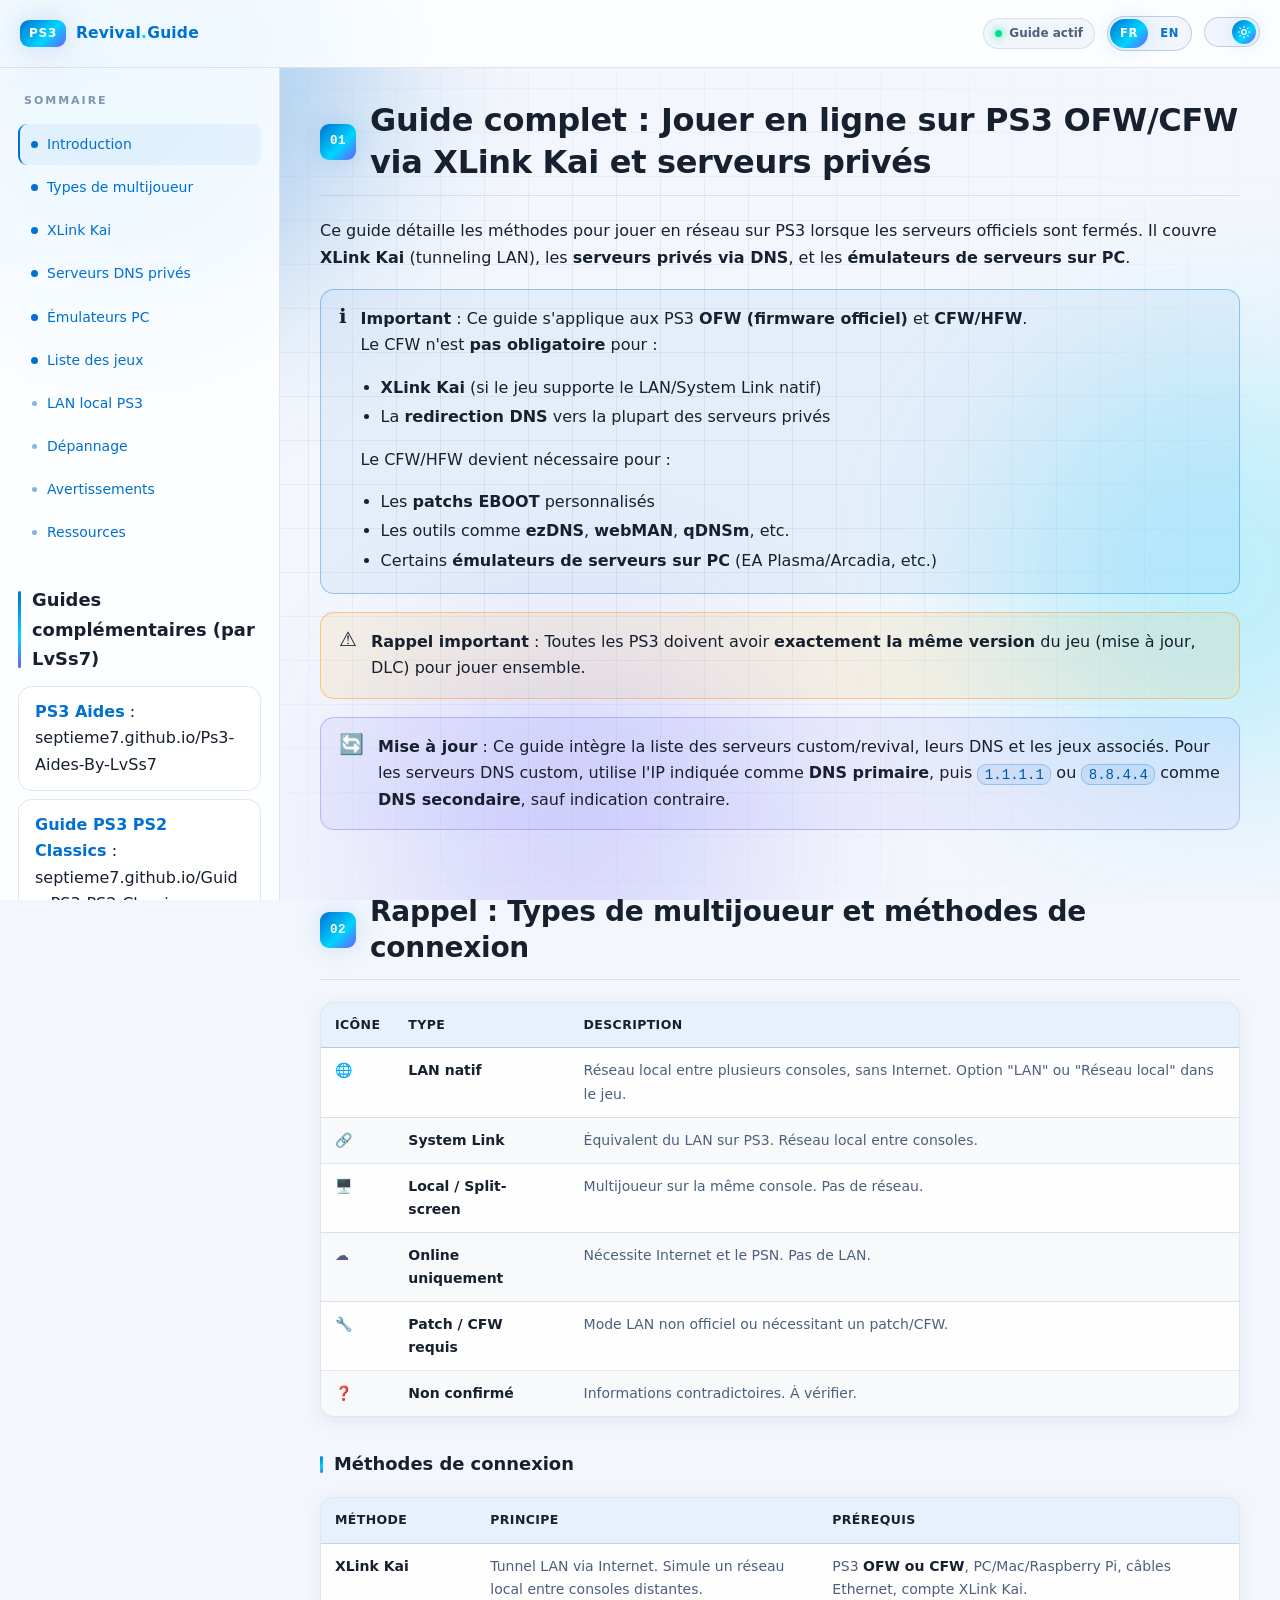
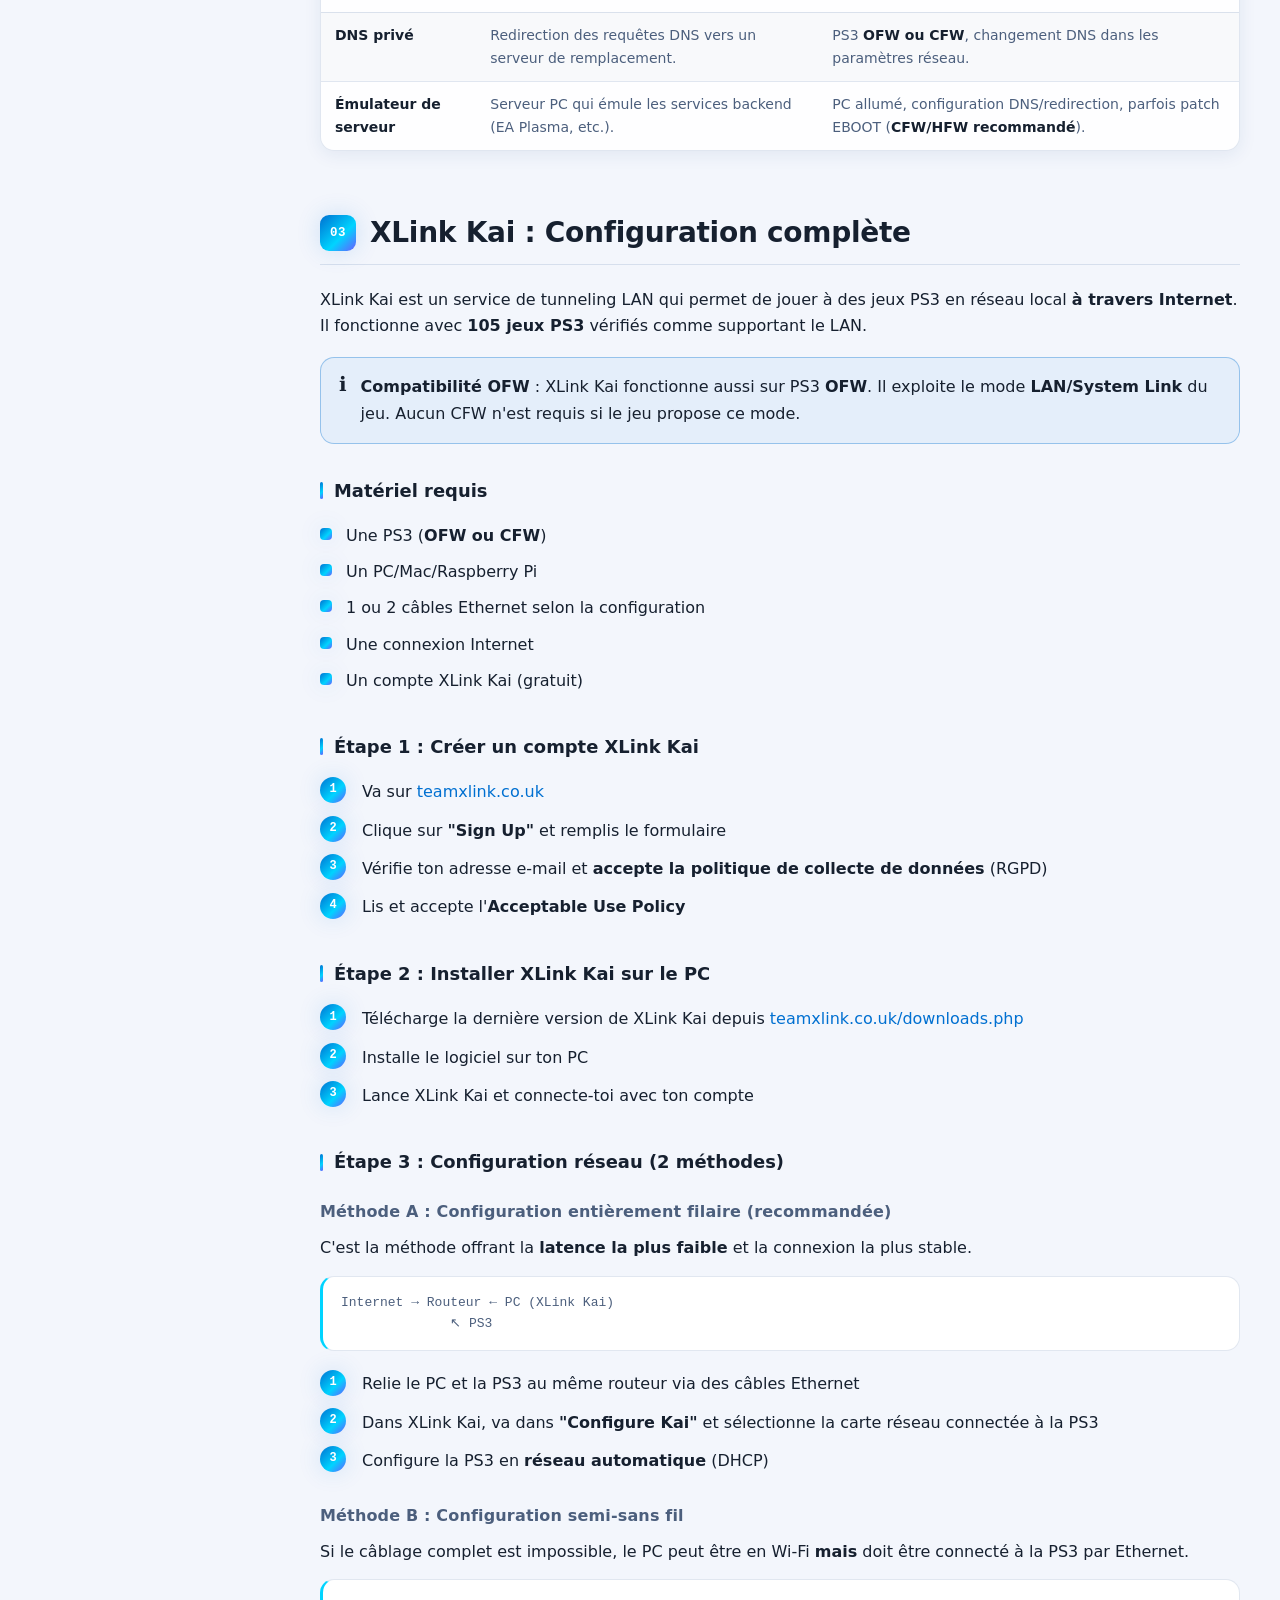
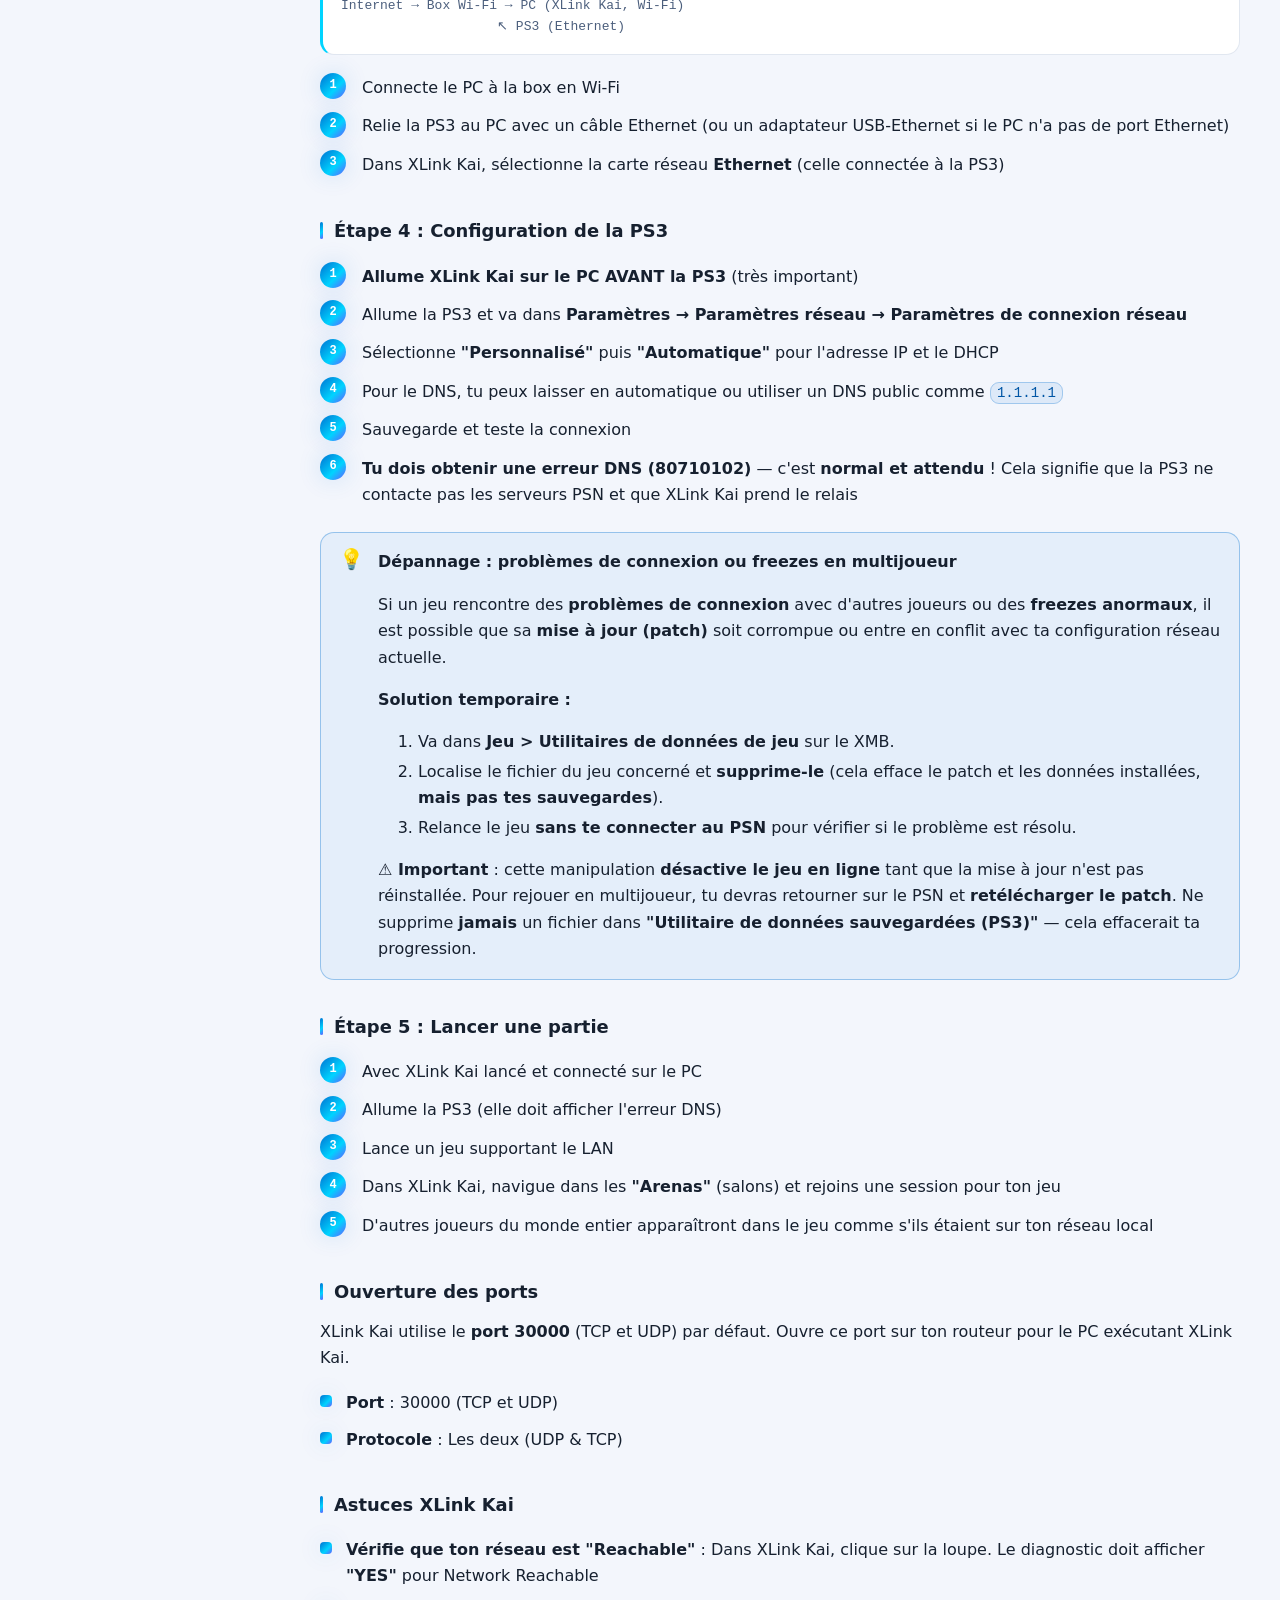
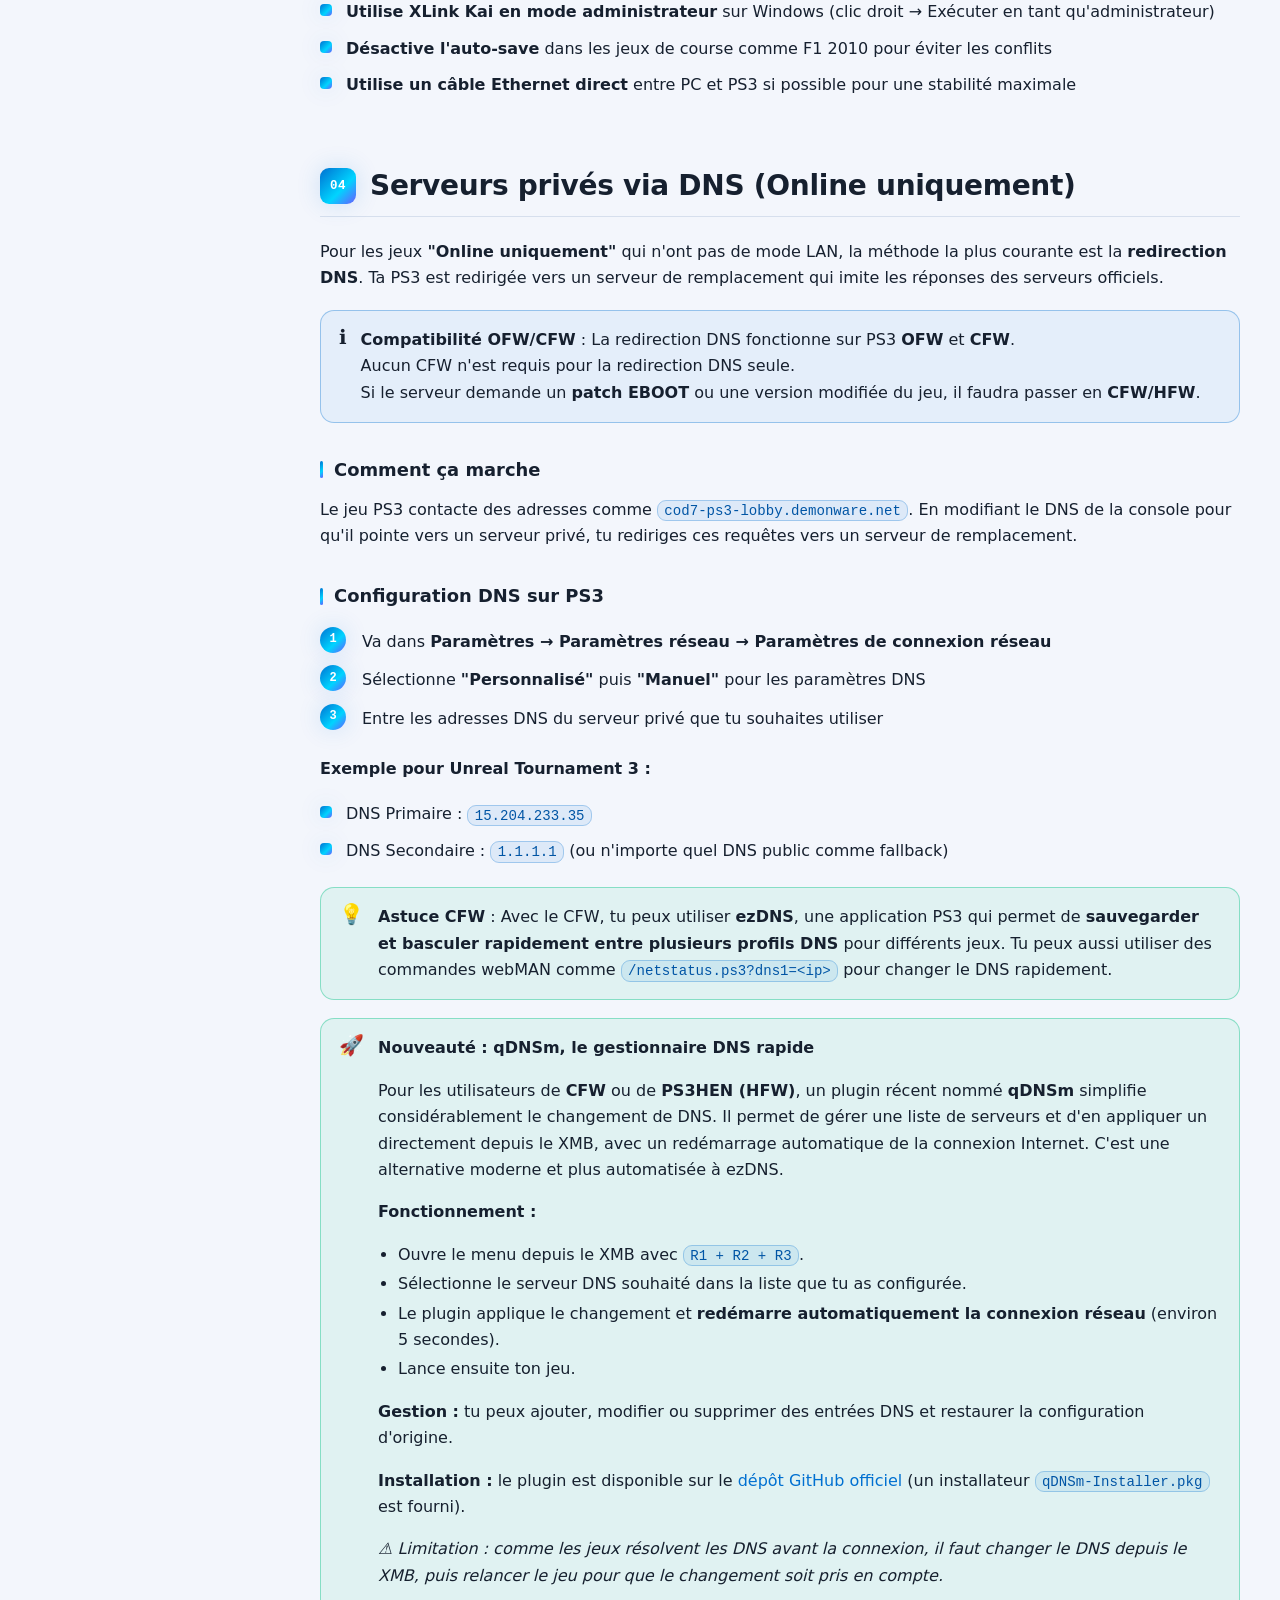
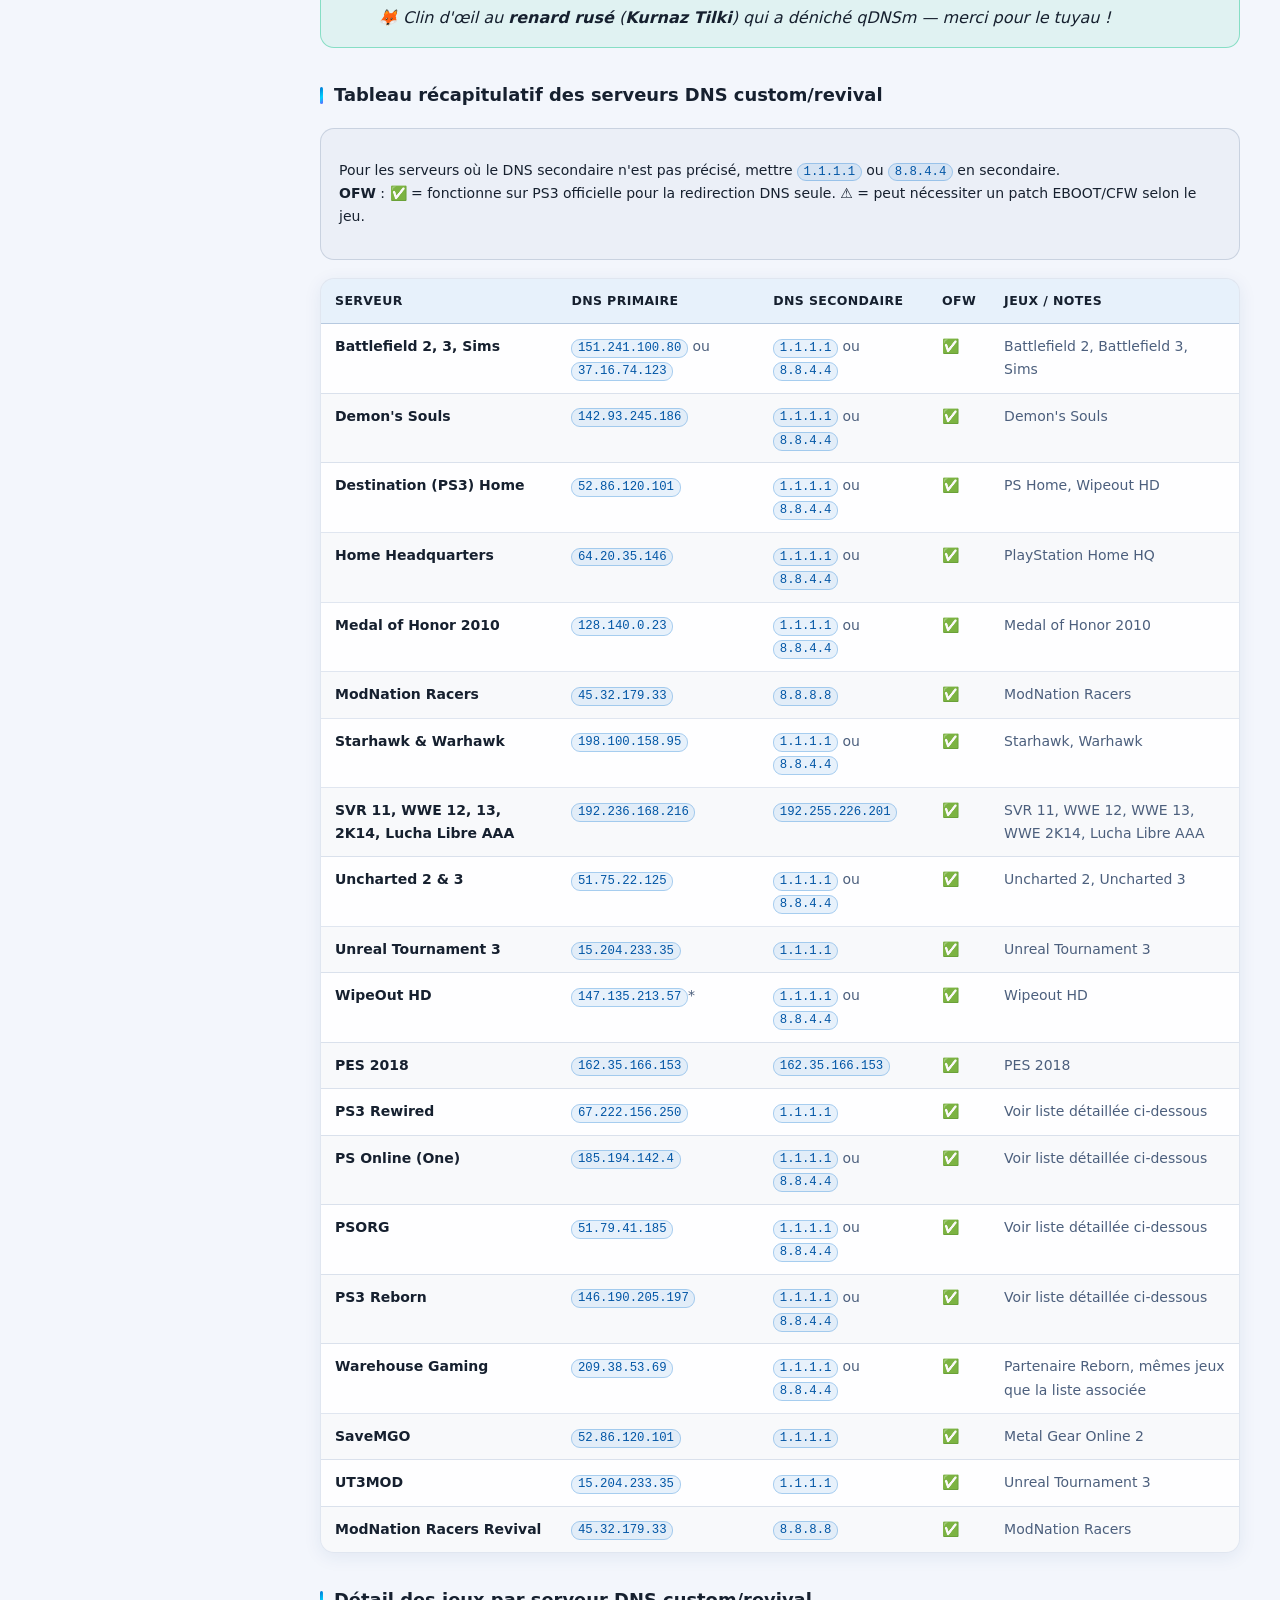
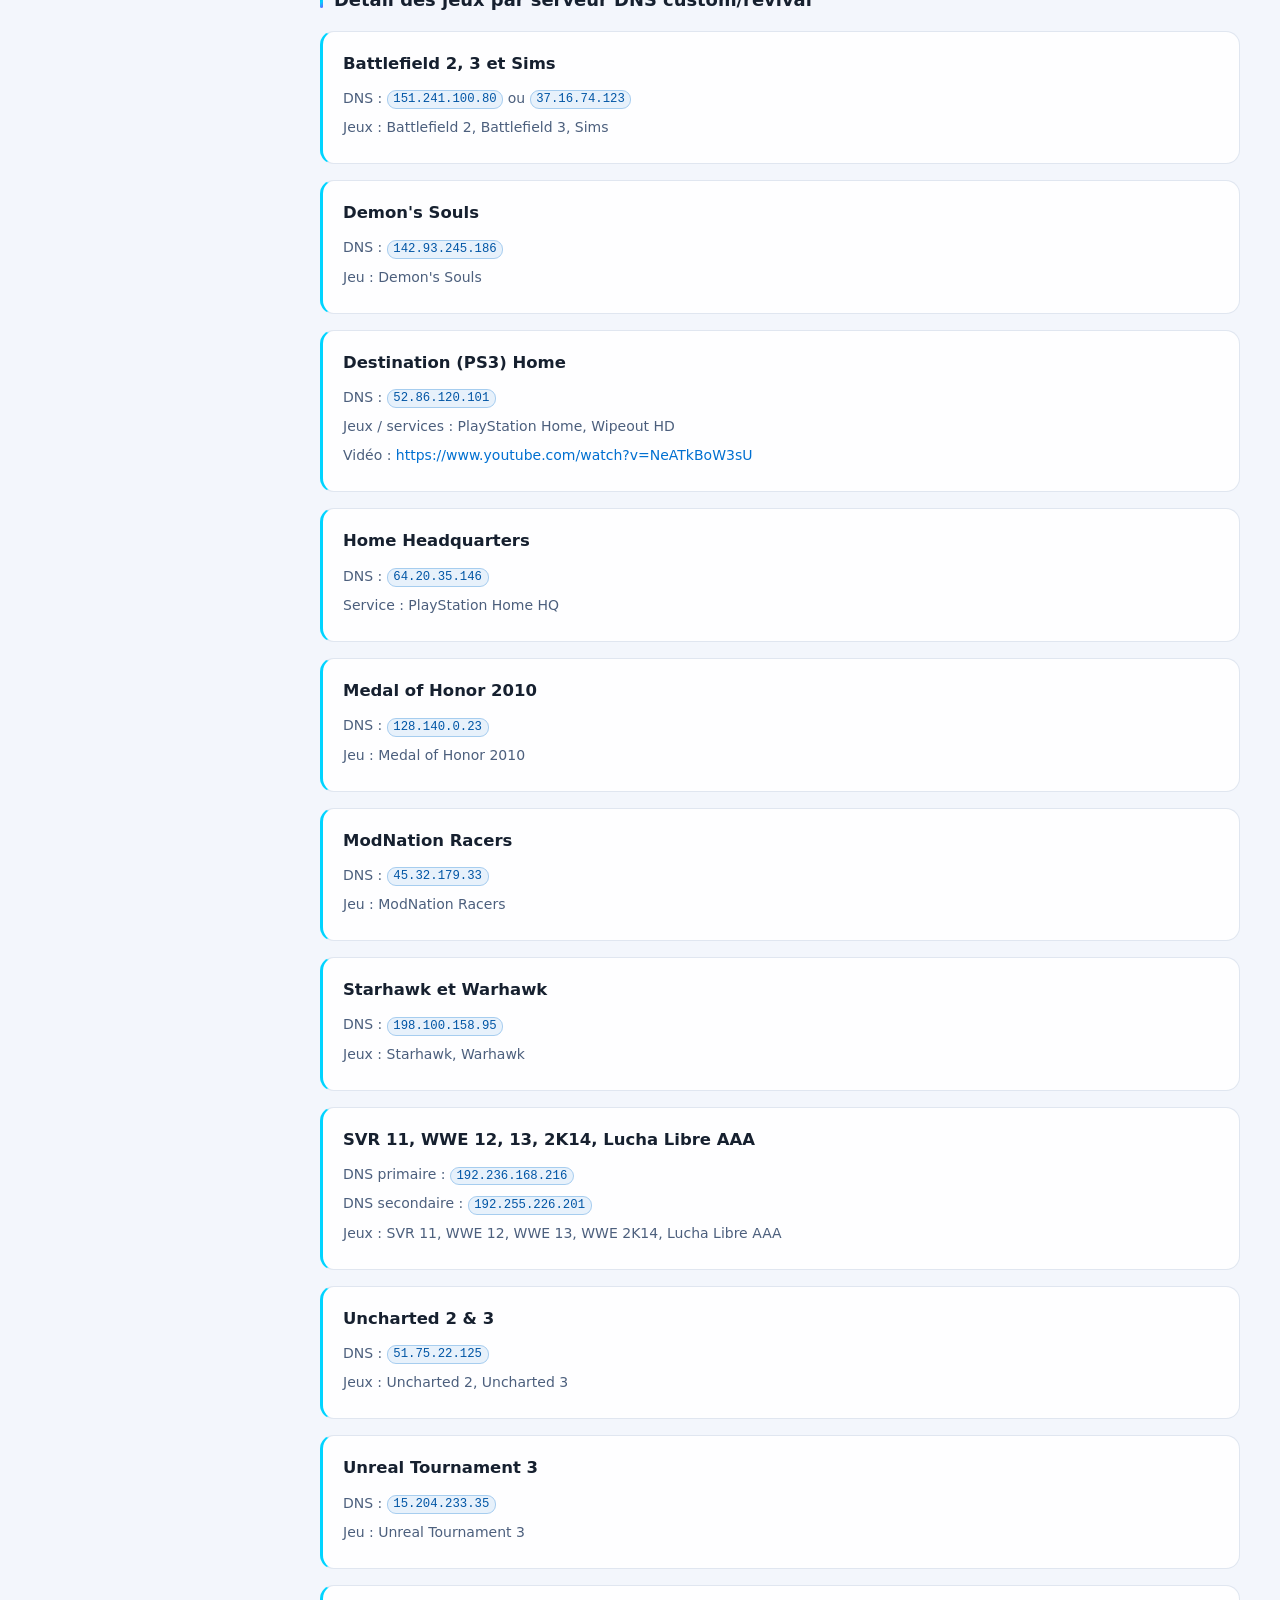
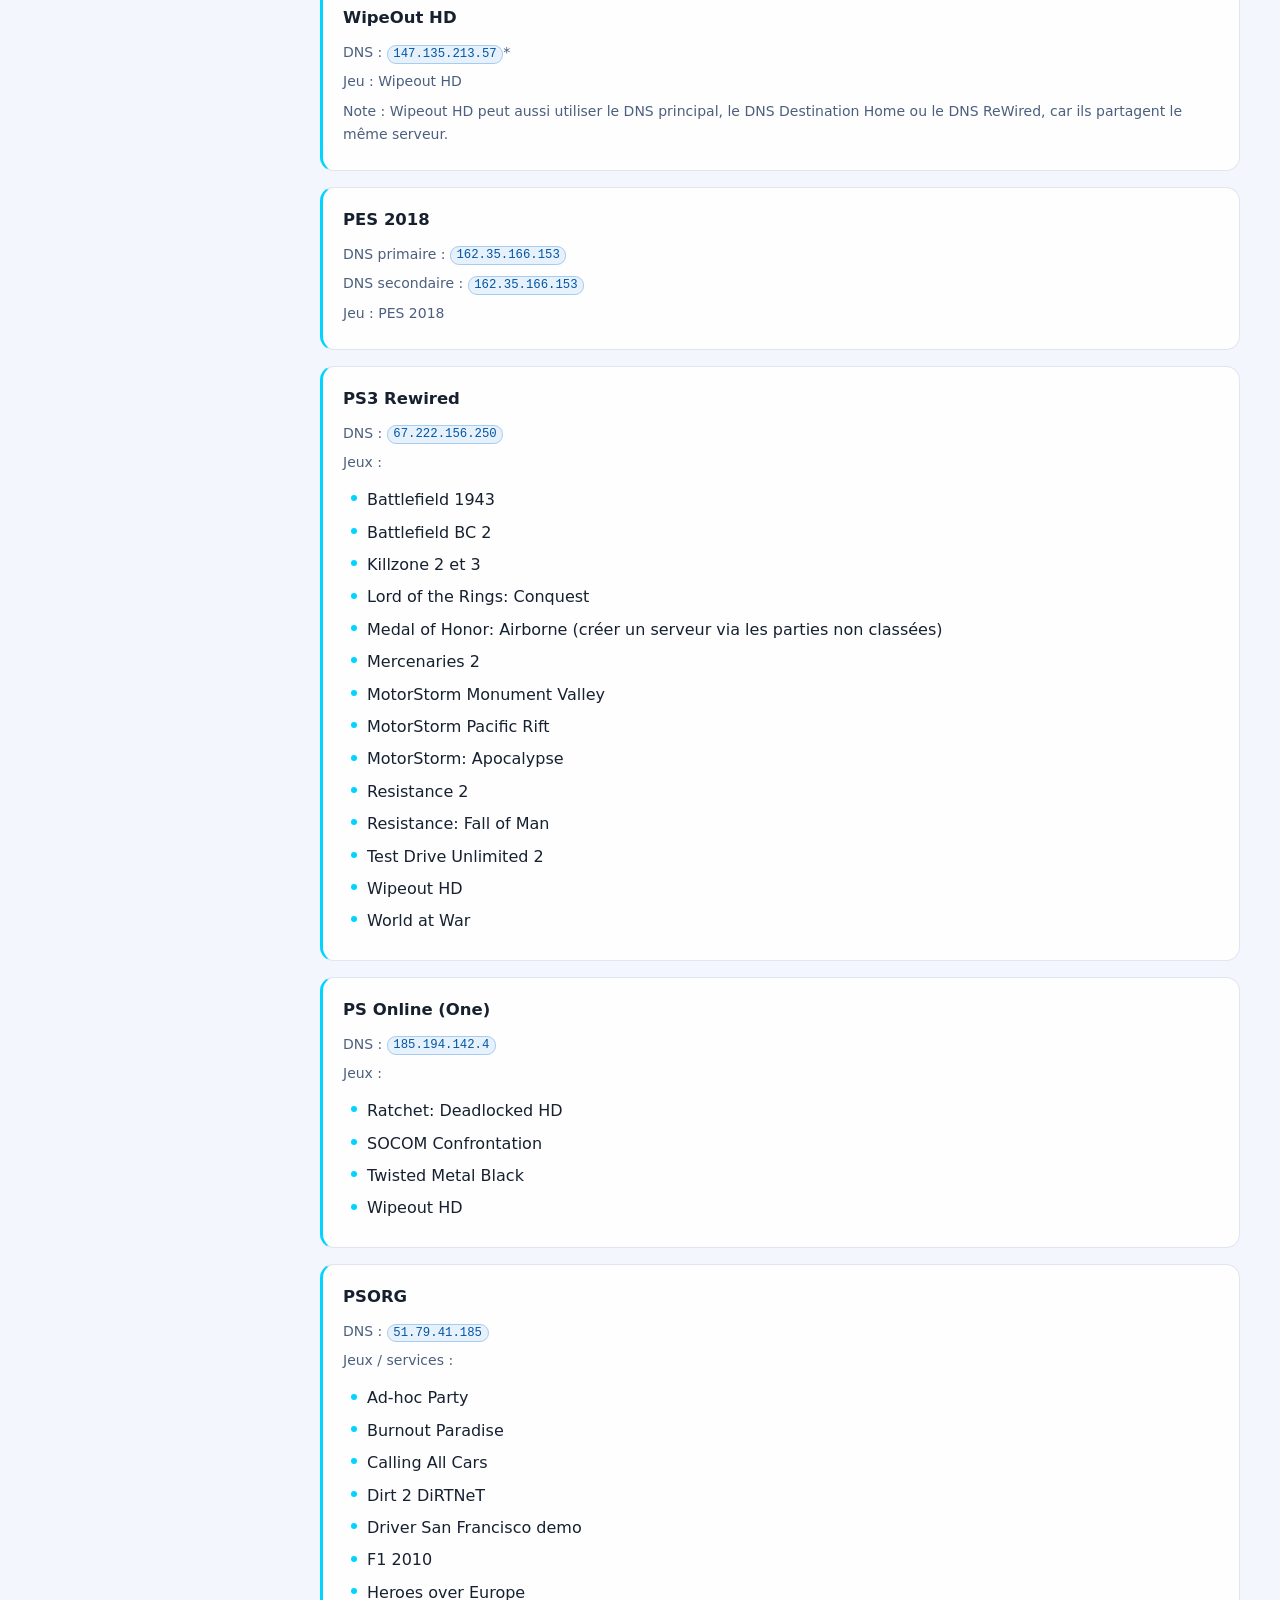
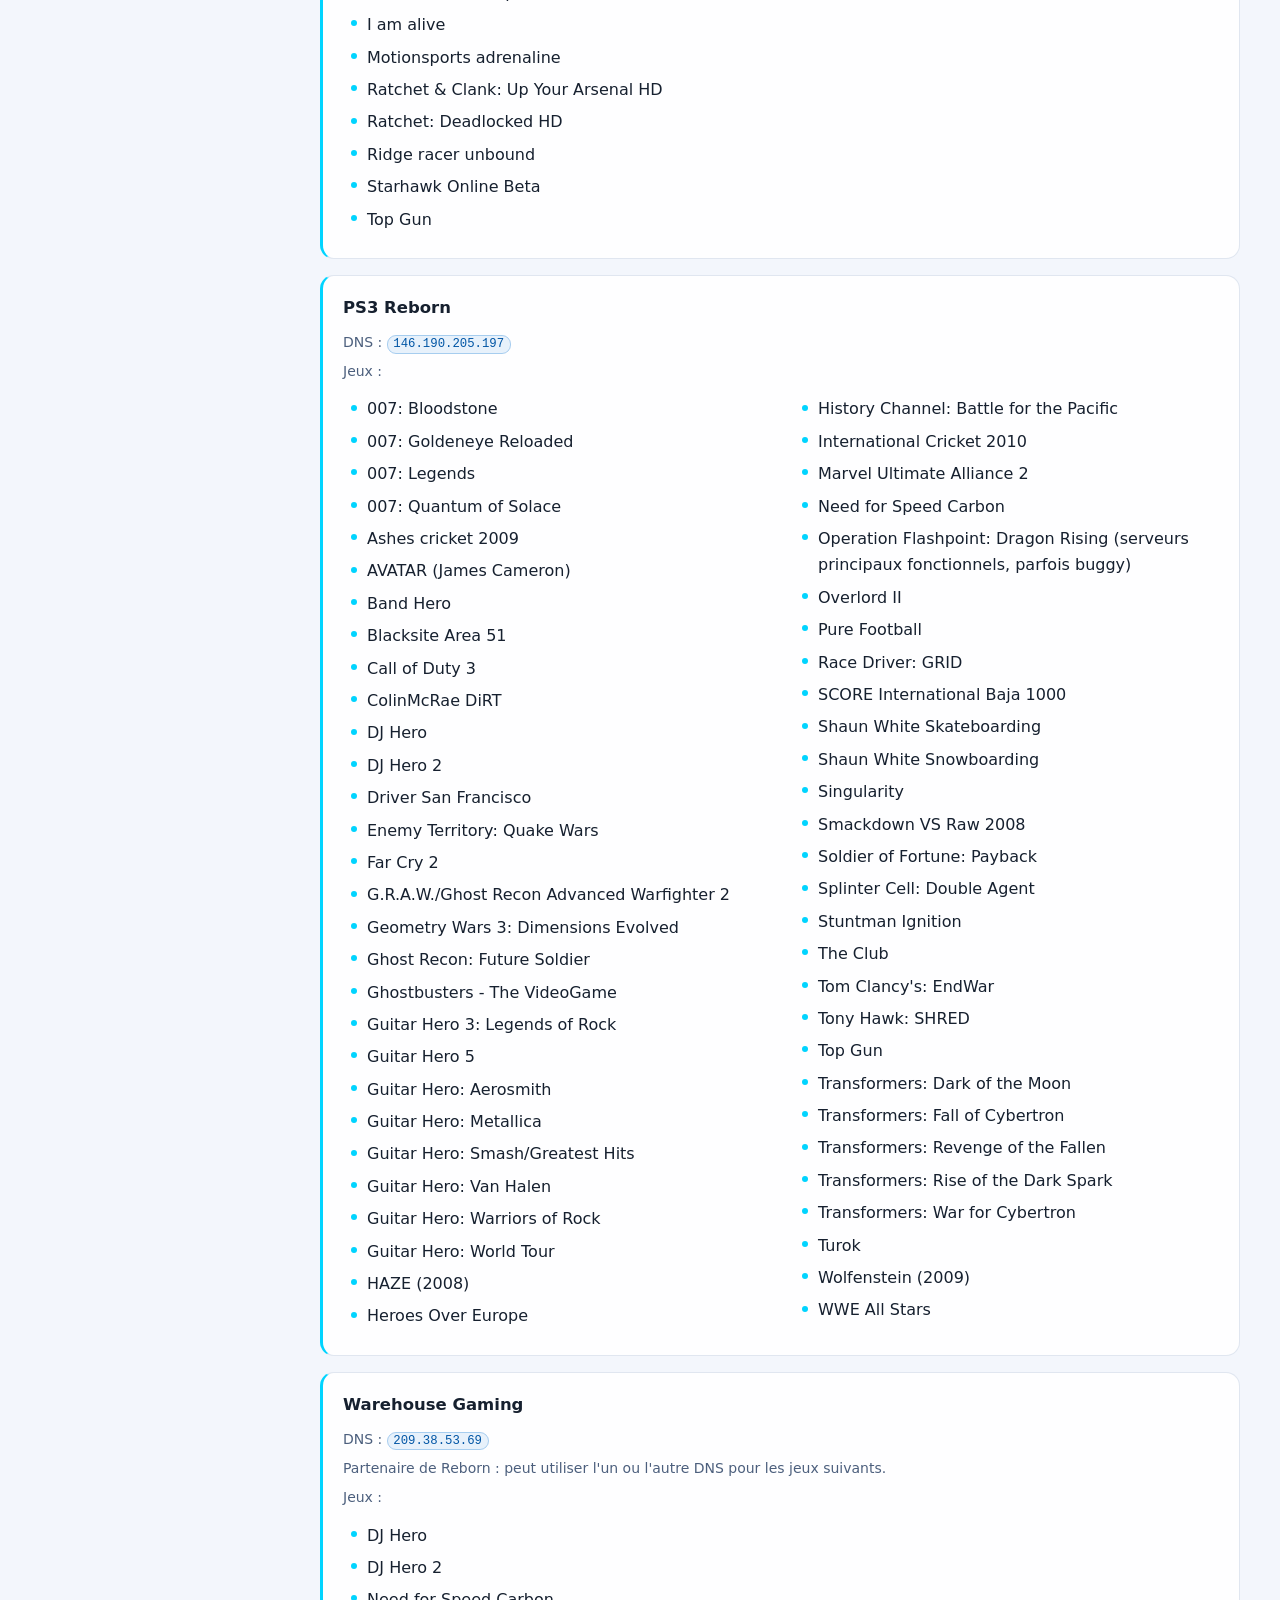
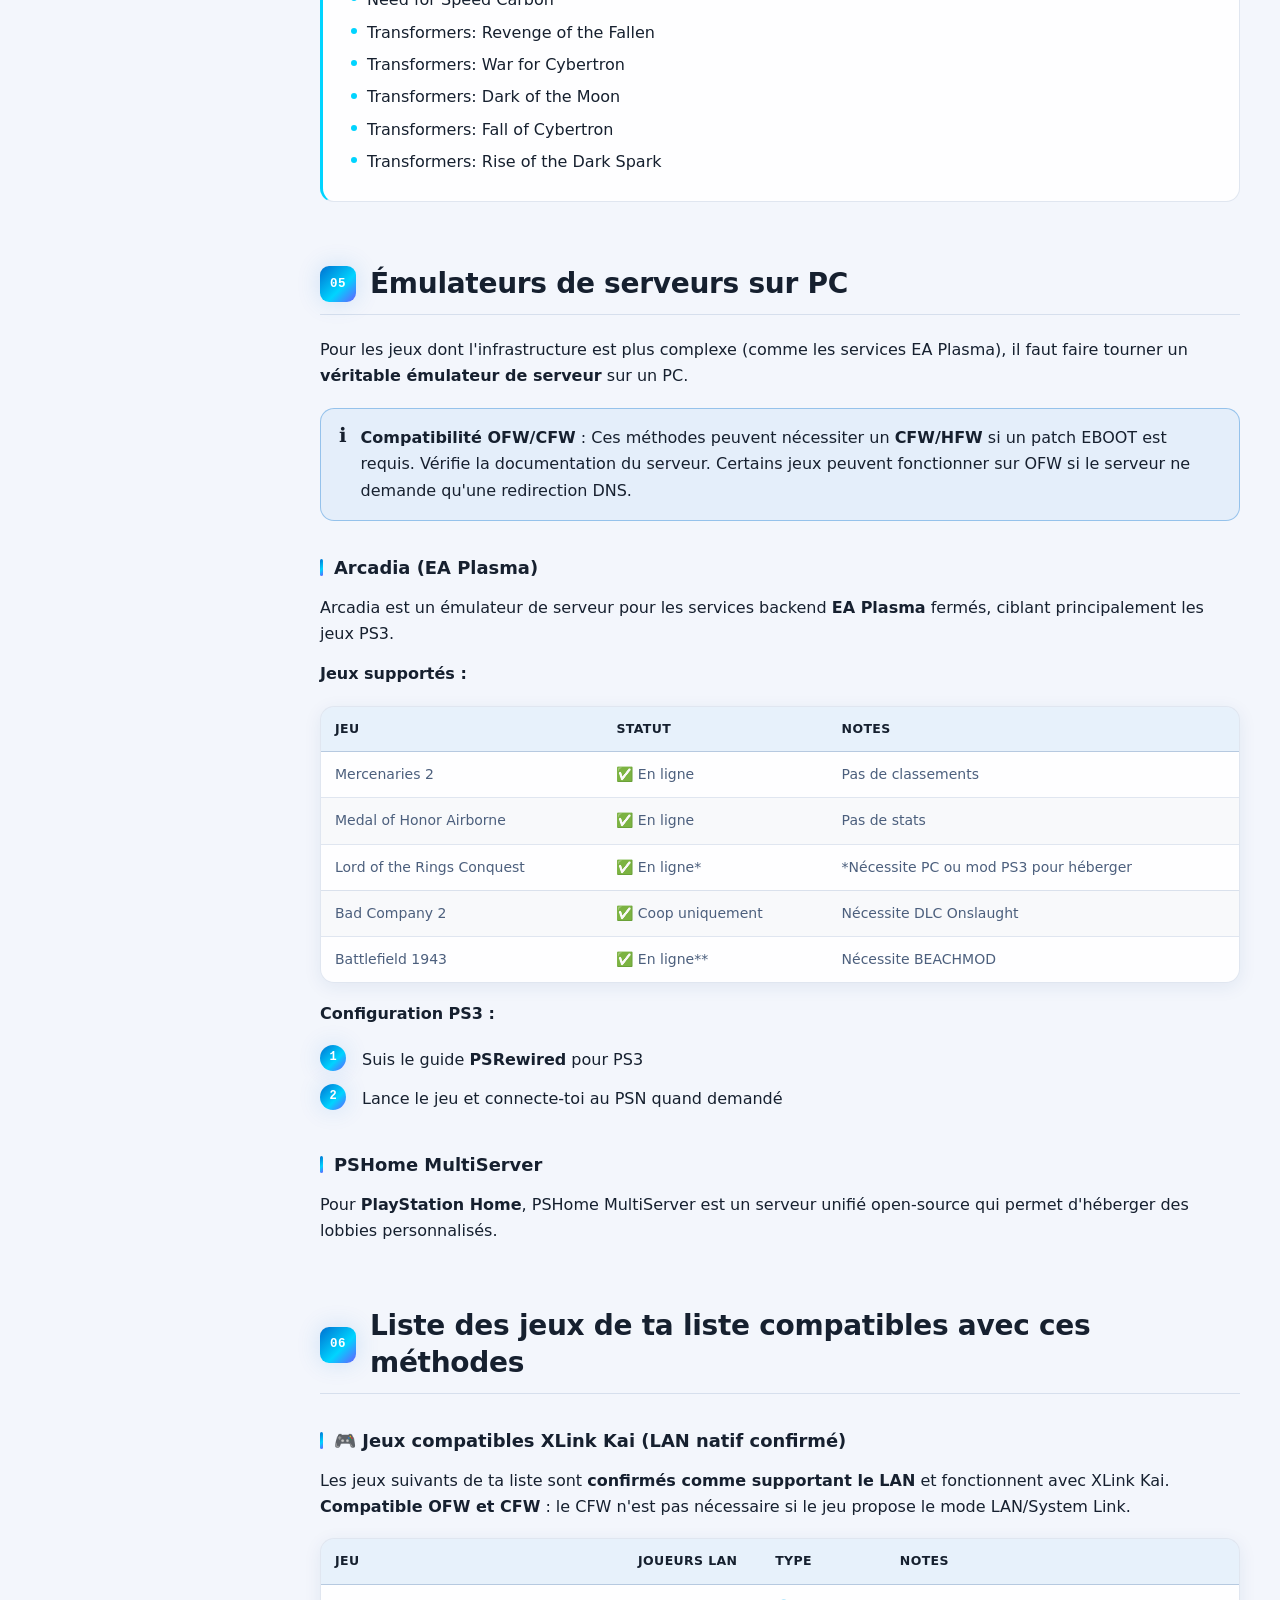
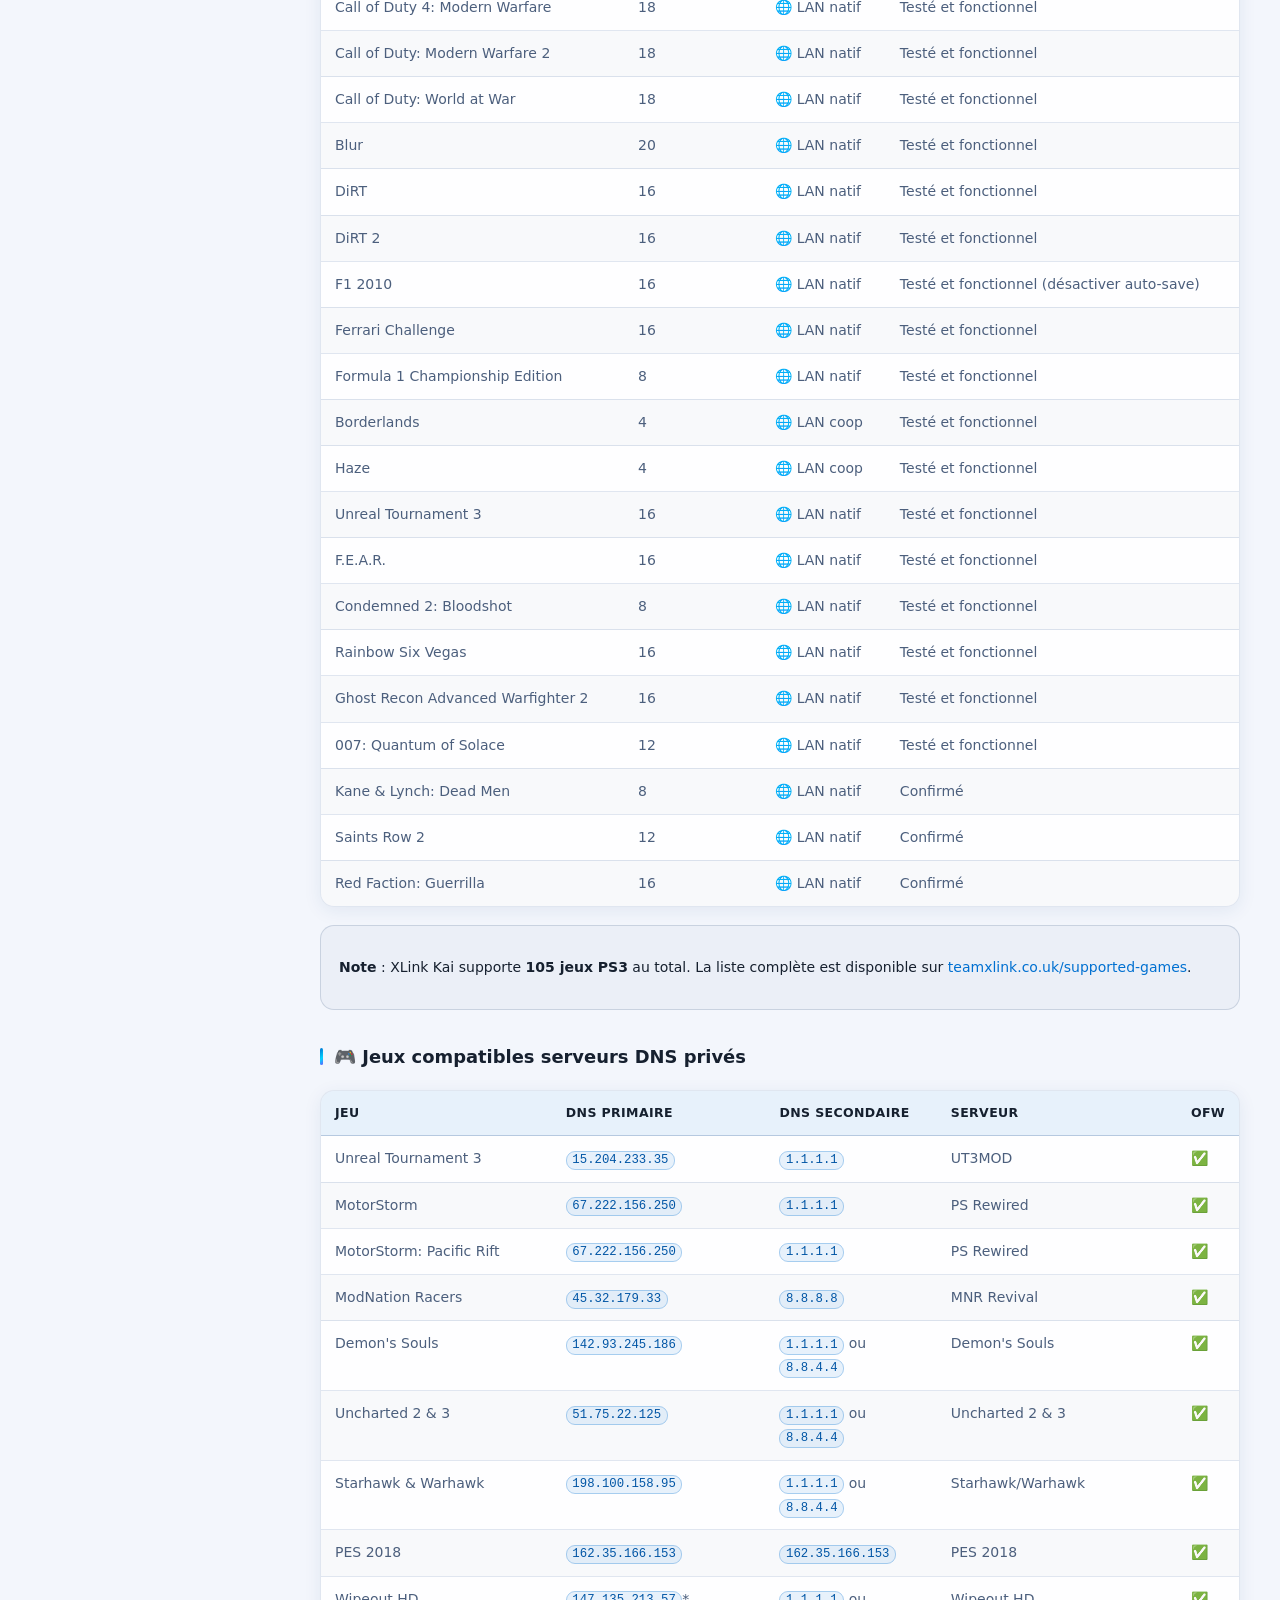
==== commit 70cab234: "Liens Ps3 rajouter" ====
--- a/index.html
+++ b/index.html
@@ -109,6 +109,12 @@
         <li><a href="#avertissements" class="nav-link"><span class="nav-bullet"></span>Avertissements</a></li>
         <li><a href="#ressources" class="nav-link"><span class="nav-bullet"></span>Ressources</a></li>
       </ul>
+	  <h3 class="sub-title">Guides complémentaires (par LvSs7)</h3>
+		<ul class="resource-list">
+			<li><a href="https://septieme7.github.io/Ps3-Aides-By-LvSs7/index.html" target="_blank" rel="noopener"><strong>PS3 Aides</strong> : septieme7.github.io/Ps3-Aides-By-LvSs7</a></li>
+			<li><a href="https://septieme7.github.io/Guide-PS3-PS2-Classics/" target="_blank" rel="noopener"><strong>Guide PS3 PS2 Classics</strong> : septieme7.github.io/Guide-PS3-PS2-Classics</a></li>
+			<li><a href="https://septieme7.github.io/Guide-PS3-Dev-Mohasi/" target="_blank" rel="noopener"><strong>Guide PS3 Dev Mohasi</strong> : septieme7.github.io/Guide-PS3-Dev-Mohasi</a></li>
+		</ul>
       <div class="sidebar-foot">
         <span class="sidebar-foot__label">Astuce</span>
         <p>Clique sur n'importe quelle adresse <code>DNS</code> pour la copier.</p>
